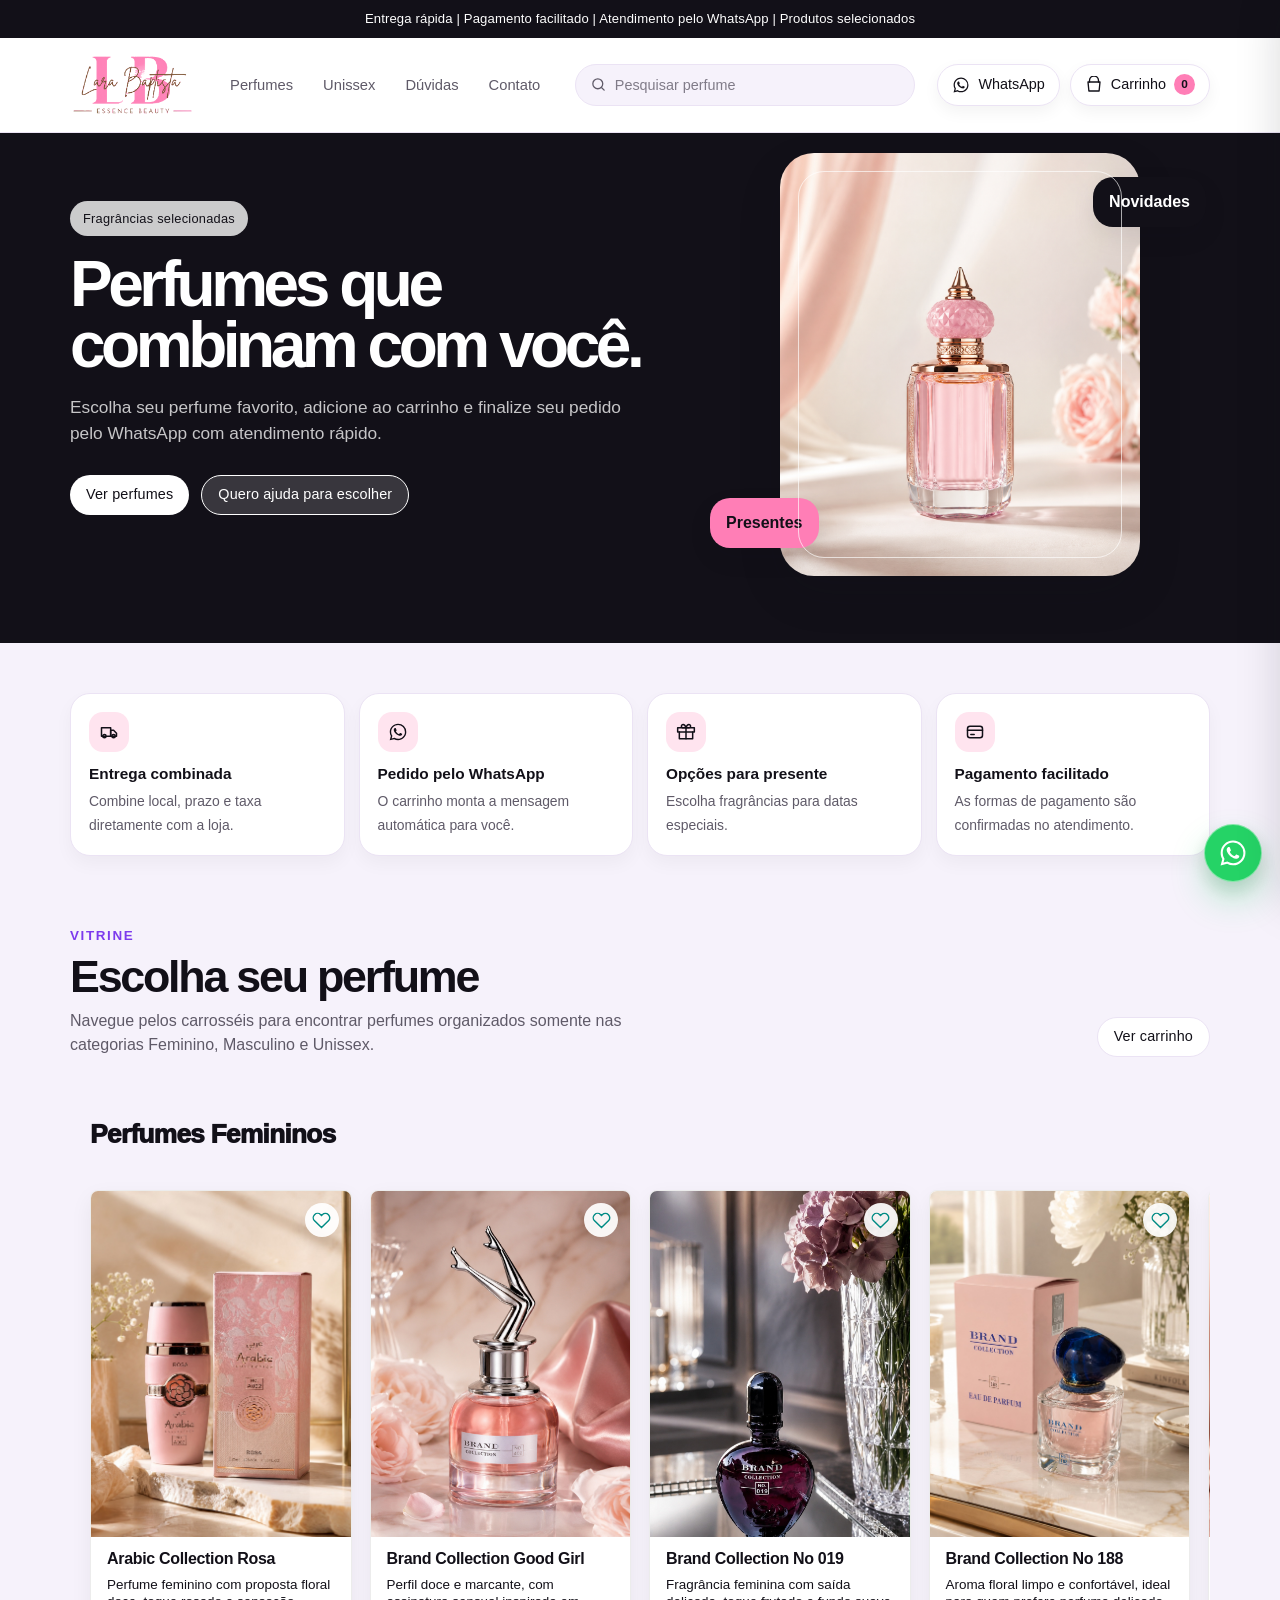
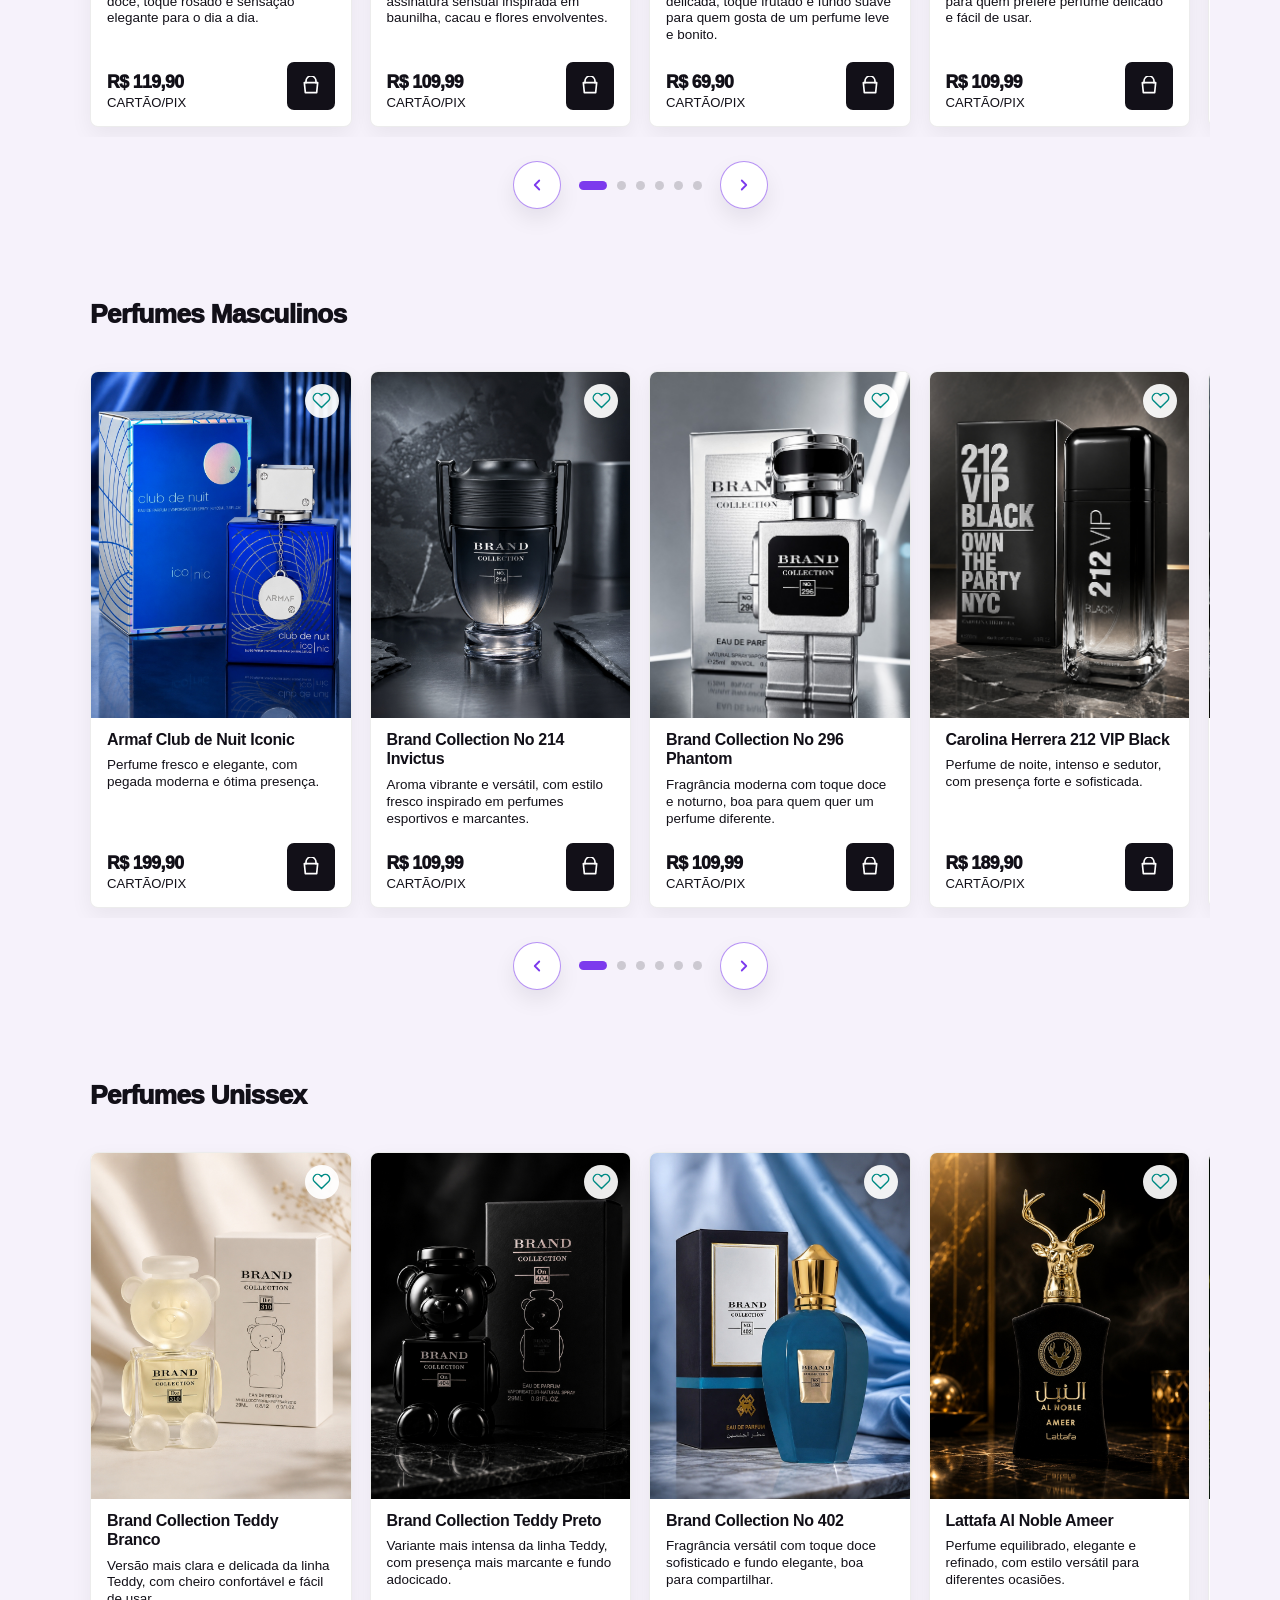
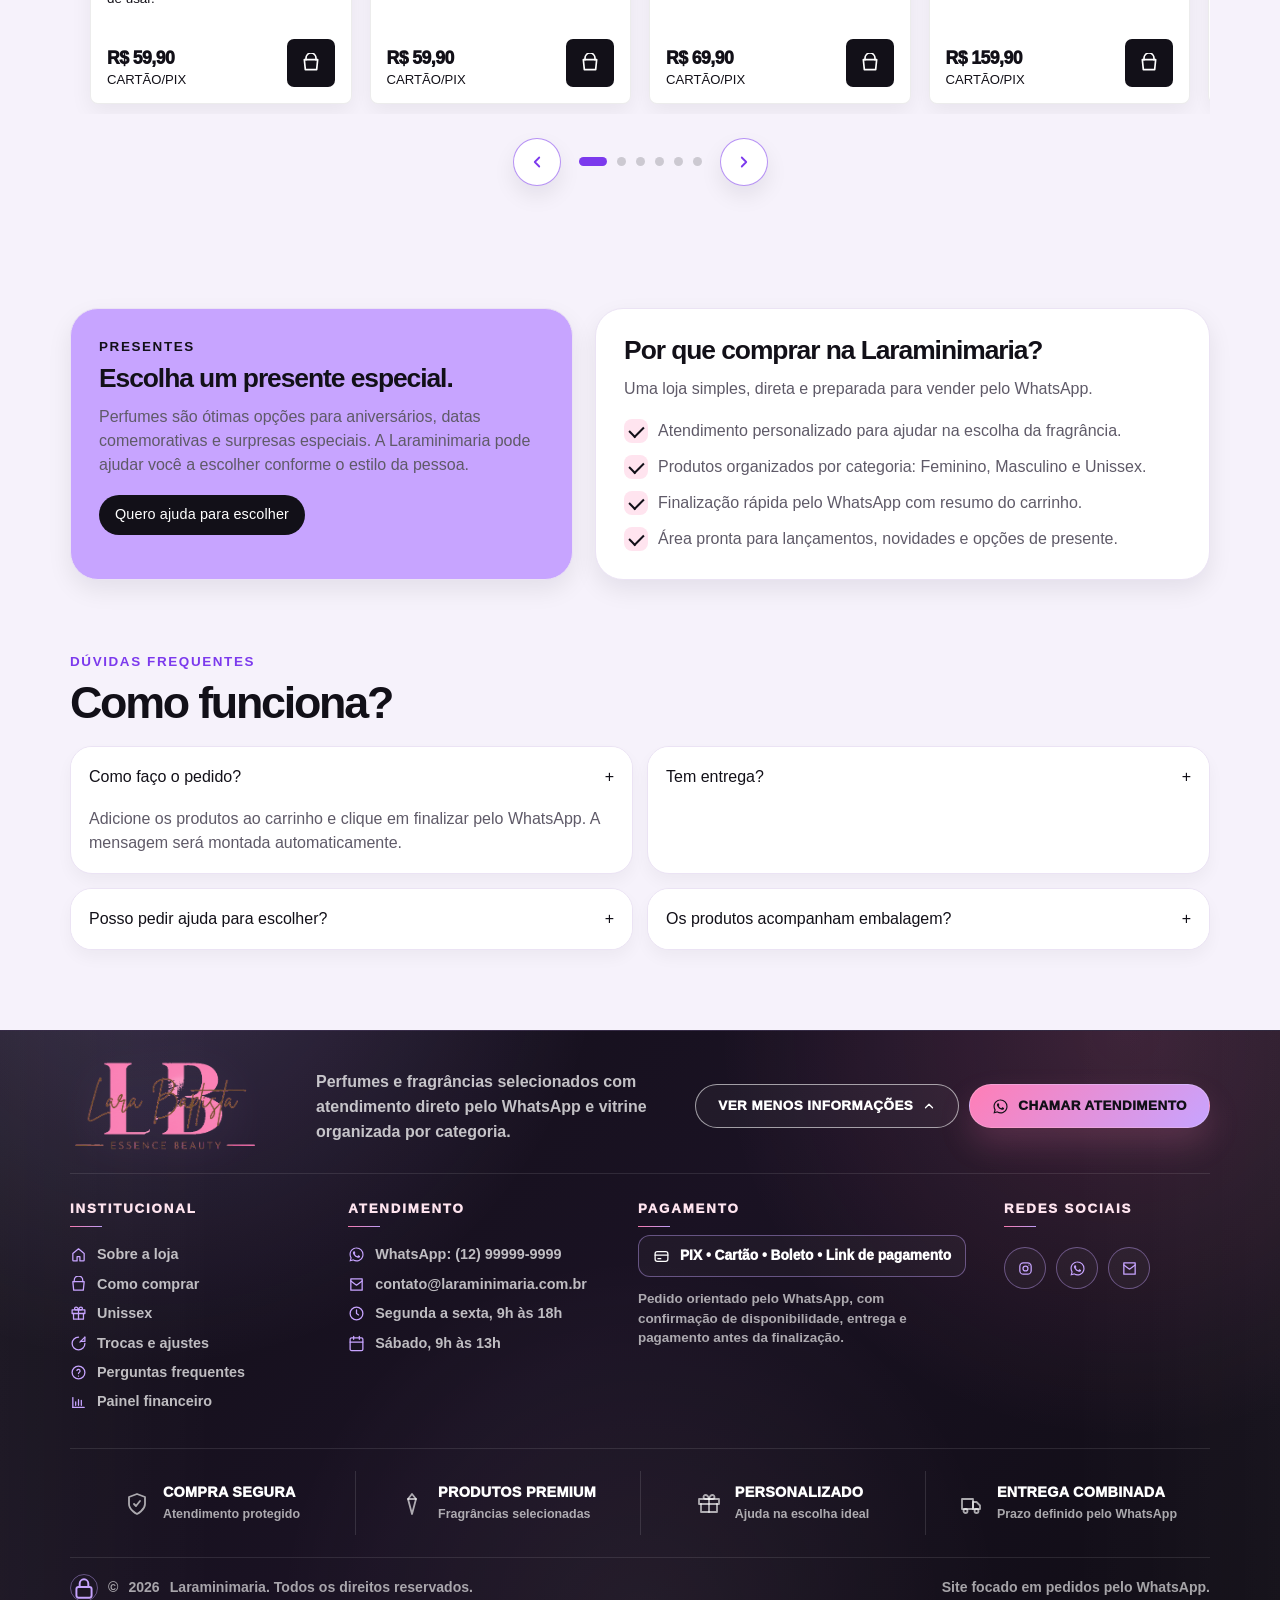
==== index.html @ b6e978f3 "Add files via upload" ====
<!DOCTYPE html>
<html lang="pt-BR">
<head>
  <meta charset="UTF-8" />
  <meta name="viewport" content="width=device-width, initial-scale=1.0, maximum-scale=1.0, user-scalable=no" />
  <title>Laraminimaria | Perfumes e Fragrâncias</title>
  <link rel="icon" type="image/png" href="./imagens/favicon.png">
  <link rel="shortcut icon" type="image/png" href="./imagens/favicon.png">
  <link rel="apple-touch-icon" href="./imagens/favicon.png">
  <meta name="description" content="Laraminimaria: perfumes, fragrâncias especiais, presentes e ofertas. Adicione ao carrinho e finalize pelo WhatsApp." />
  <style>
    :root {
      --lilas: #c7a4ff;
      --lilas-escuro: #7c3aed;
      --rosa: #ff7eb6;
      --rosa-claro: #ffe4ef;
      --preto: #121018;
      --cinza: #5f5a68;
      --cinza-claro: #f6f2fb;
      --branco: #ffffff;
      --borda: #ebe3f4;
      --sombra: 0 18px 45px rgba(18, 16, 24, 0.12);
      --sombra-suave: 0 10px 24px rgba(18, 16, 24, 0.08);
      --radius: 22px;
      --transition: 220ms ease;
    }

    * {
      margin: 0;
      padding: 0;
      box-sizing: border-box;
    }

    html {
      scroll-behavior: smooth;
      width: 100%;
      overflow-x: hidden;
      overscroll-behavior-x: none;
    }

    body {
      width: 100%;
      min-width: 0;
      overflow-x: hidden;
      overscroll-behavior-x: none;
      touch-action: manipulation;
      -webkit-text-size-adjust: 100%;
      font-family: Inter, Arial, Helvetica, sans-serif;
      color: var(--preto);
      background: var(--cinza-claro);
      line-height: 1.5;
    }

    body.cart-open {
      overflow: hidden;
    }

    a {
      color: inherit;
      text-decoration: none;
    }

    button,
    input,
    select {
      font: inherit;
    }

    button {
      border: none;
      cursor: pointer;
    }

    img {
      max-width: 100%;
      display: block;
    }

    .svg-sprite {
      position: absolute;
      width: 0;
      height: 0;
      overflow: hidden;
    }

    .top-strip {
      background: var(--preto);
      color: var(--branco);
      font-size: 0.82rem;
      padding: 9px 16px;
      text-align: center;
      letter-spacing: 0.01em;
    }

    .header {
      position: sticky;
      top: 0;
      z-index: 50;
      background: rgba(255, 255, 255, 0.94);
      backdrop-filter: blur(14px);
      border-bottom: 1px solid var(--borda);
    }

    .header-inner {
      max-width: 1180px;
      margin: 0 auto;
      padding: 16px 20px;
      display: flex;
      align-items: center;
      justify-content: space-between;
      gap: 18px;
    }

        .brand {
      display: inline-flex;
      align-items: center;
      min-width: max-content;
      line-height: 0;
    }

    .brand-logo {
      width: auto;
      height: clamp(46px, 5vw, 62px);
      max-width: clamp(140px, 16vw, 190px);
      object-fit: contain;
      display: block;
    }

    .nav {
      display: flex;
      align-items: center;
      gap: 6px;
      color: var(--cinza);
      font-weight: 500;
      font-size: 0.92rem;
    }

    .nav a {
      padding: 10px 12px;
      border-radius: 999px;
      transition: var(--transition);
    }

    .nav a:hover {
      background: var(--rosa-claro);
      color: var(--preto);
    }

    .header-search {
      flex: 1 1 260px;
      max-width: 340px;
      min-width: 220px;
    }

    .header-search-box {
      width: 100%;
      height: 42px;
      border-radius: 999px;
      background: var(--cinza-claro);
      border: 1px solid var(--borda);
      display: flex;
      align-items: center;
      gap: 8px;
      padding: 0 14px;
      transition: var(--transition);
    }

    .header-search-box:focus-within {
      background: var(--branco);
      border-color: var(--lilas);
      box-shadow: 0 8px 20px rgba(18, 16, 24, 0.08);
    }

    .header-search-box svg {
      width: 17px;
      height: 17px;
      color: var(--cinza);
      flex: 0 0 auto;
    }

    .header-search-input {
      width: 100%;
      height: 100%;
      border: 0;
      outline: 0;
      background: transparent;
      color: var(--preto);
      font-size: 0.9rem;
    }

    .header-search-input::placeholder {
      color: rgba(95, 90, 104, 0.78);
    }

    .header-search {
      position: relative;
      z-index: 90;
    }

    .search-dropdown {
      position: absolute;
      top: calc(100% + 10px);
      left: 50%;
      width: min(540px, calc(100vw - 32px));
      max-height: min(68vh, 520px);
      overflow-y: auto;
      transform: translateX(-50%);
      z-index: 130;
      background: var(--branco);
      border: 1px solid rgba(18, 16, 24, 0.1);
      border-radius: 18px;
      box-shadow: 0 24px 60px rgba(18, 16, 24, 0.18);
      padding: 10px;
    }

    .search-dropdown[hidden] {
      display: none;
    }

    .search-dropdown::before {
      content: "";
      position: absolute;
      top: -7px;
      left: 50%;
      width: 14px;
      height: 14px;
      background: var(--branco);
      border-left: 1px solid rgba(18, 16, 24, 0.1);
      border-top: 1px solid rgba(18, 16, 24, 0.1);
      transform: translateX(-50%) rotate(45deg);
    }

    .search-dropdown-panel {
      position: relative;
      z-index: 1;
    }

    .search-dropdown-head {
      display: flex;
      align-items: center;
      justify-content: space-between;
      gap: 12px;
      padding: 4px 4px 10px;
      margin-bottom: 4px;
      border-bottom: 1px solid rgba(18, 16, 24, 0.08);
    }

    .search-dropdown-head strong {
      color: var(--preto);
      font-size: 0.92rem;
      letter-spacing: -0.01em;
    }

    .search-dropdown-head span {
      color: var(--cinza);
      font-size: 0.78rem;
      white-space: nowrap;
    }

    .search-dropdown-list {
      display: grid;
      gap: 8px;
    }

    .search-dropdown-item {
      display: grid;
      grid-template-columns: 64px minmax(0, 1fr) auto;
      align-items: center;
      gap: 11px;
      border-radius: 14px;
      padding: 8px;
      background: var(--cinza-claro);
      border: 1px solid rgba(18, 16, 24, 0.06);
      transition: var(--transition);
    }

    .search-dropdown-item:hover {
      background: var(--branco);
      border-color: rgba(18, 16, 24, 0.14);
      box-shadow: 0 10px 24px rgba(18, 16, 24, 0.08);
    }

    .search-dropdown-image {
      width: 64px;
      height: 64px;
      border-radius: 12px;
      background: var(--branco);
      display: grid;
      place-items: center;
      overflow: hidden;
      padding: 0;
    }

    .search-dropdown-image img {
      width: 100%;
      height: 100%;
      object-fit: cover;
      object-position: center center;
      display: block;
    }

    .search-dropdown-info {
      min-width: 0;
    }

    .search-dropdown-info h4 {
      color: var(--preto);
      font-size: 0.92rem;
      line-height: 1.18;
      margin-bottom: 3px;
      letter-spacing: -0.02em;
    }

    .search-dropdown-info p {
      color: var(--cinza);
      font-size: 0.78rem;
      line-height: 1.28;
      margin-bottom: 5px;
      display: -webkit-box;
      -webkit-line-clamp: 2;
      -webkit-box-orient: vertical;
      overflow: hidden;
    }

    .search-dropdown-meta {
      display: flex;
      flex-wrap: wrap;
      gap: 5px;
    }

    .search-dropdown-meta span {
      background: var(--branco);
      border: 1px solid rgba(18, 16, 24, 0.07);
      color: var(--preto);
      border-radius: 999px;
      padding: 3px 7px;
      font-size: 0.68rem;
      font-weight: 800;
    }

    .search-dropdown-price {
      min-width: 94px;
      display: grid;
      justify-items: end;
      gap: 7px;
      text-align: right;
    }

    .search-dropdown-price .price,
    .search-dropdown-price .installments {
      display: block;
    }

    .search-dropdown-price .price {
      font-size: 0.98rem;
    }

    .search-dropdown-price .installments {
      font-size: 0.68rem;
    }

    .search-dropdown-price .add-cart {
      width: 38px;
      height: 38px;
      min-height: 38px;
      border-radius: 9px;
      padding: 0;
      background: var(--preto);
      color: var(--branco);
      display: inline-flex;
      align-items: center;
      justify-content: center;
    }

    .search-dropdown-price .add-cart svg {
      width: 17px;
      height: 17px;
    }

    .search-dropdown-empty {
      padding: 16px 10px;
      text-align: center;
      color: var(--cinza);
      font-size: 0.88rem;
    }

    .header-actions {
      display: flex;
      align-items: center;
      gap: 10px;
    }

    .icon-btn,
    .cart-btn {
      height: 42px;
      border-radius: 999px;
      background: var(--branco);
      color: var(--preto);
      border: 1px solid var(--borda);
      display: inline-flex;
      align-items: center;
      justify-content: center;
      gap: 8px;
      padding: 0 14px;
      font-weight: 500;
      font-size: 0.9rem;
      transition: var(--transition);
      box-shadow: 0 6px 16px rgba(18, 16, 24, 0.05);
    }

    .icon-btn svg,
    .cart-btn svg,
    .whatsapp-mark {
      width: 18px;
      height: 18px;
      display: block;
      flex: 0 0 auto;
    }

    .whatsapp-mark {
      fill: currentColor;
    }

    .icon-btn:hover,
    .cart-btn:hover {
      transform: translateY(-1px);
      border-color: var(--lilas);
    }

    .cart-count {
      min-width: 21px;
      height: 21px;
      border-radius: 999px;
      background: var(--rosa);
      color: var(--preto);
      display: inline-grid;
      place-items: center;
      font-size: 0.74rem;
      font-weight: 600;
    }

    .menu-btn {
      display: none;
    }

    .main {
      overflow: hidden;
    }

    .container {
      max-width: 1180px;
      margin: 0 auto;
      padding: 0 20px;
    }

    .hero {
      padding: 0 0 34px;
      background: var(--cinza-claro);
    }

    .hero .container {
      max-width: none;
      padding: 0;
    }

    .hero-card {
      position: relative;
      min-height: 510px;
      width: 100%;
      background: var(--preto);
      border: none;
      border-radius: 0;
      box-shadow: none;
      overflow: hidden;
    }

    .slide {
      position: absolute;
      inset: 0;
      display: grid;
      grid-template-columns: minmax(0, 1fr) minmax(320px, 500px);
      align-items: center;
      gap: 38px;
      padding: 58px max(24px, calc((100vw - 1180px) / 2 + 20px)) 104px;
      opacity: 0;
      transform: translateX(18px);
      pointer-events: none;
      transition: opacity 700ms ease, transform 700ms ease;
      background: var(--preto);
      color: var(--branco);
    }

    .slide:nth-of-type(2) {
      background: var(--lilas);
      color: var(--preto);
    }

    .slide:nth-of-type(3) {
      background: var(--rosa-claro);
      color: var(--preto);
    }

    .slide.active {
      opacity: 1;
      transform: translateX(0);
      pointer-events: auto;
    }

    .slide > div:first-child {
      display: flex;
      flex-direction: column;
      justify-content: center;
      align-self: center;
      max-width: 640px;
    }

    .slide > .hero-visual {
      width: 100%;
      justify-self: end;
      align-self: center;
    }

    .eyebrow {
      display: inline-flex;
      align-items: center;
      gap: 8px;
      width: max-content;
      border-radius: 999px;
      background: rgba(255, 255, 255, 0.78);
      color: var(--preto);
      padding: 8px 13px;
      font-size: 0.8rem;
      font-weight: 500;
      letter-spacing: 0.02em;
      margin-bottom: 18px;
    }

    .hero h1 {
      font-size: clamp(2.35rem, 5vw, 5rem);
      line-height: 0.96;
      letter-spacing: -0.07em;
      margin-bottom: 18px;
      max-width: 700px;
    }

    .hero p {
      max-width: 560px;
      color: rgba(255, 255, 255, 0.76);
      font-size: 1.08rem;
      margin-bottom: 28px;
    }

    .slide:nth-of-type(2) p,
    .slide:nth-of-type(3) p {
      color: rgba(18, 16, 24, 0.72);
    }

    .hero-actions,
    .section-actions {
      display: flex;
      flex-wrap: wrap;
      align-items: center;
      gap: 12px;
    }

    .hero-actions {
      margin-bottom: 14px;
    }

    .btn-primary,
    .btn-secondary,
    .btn-whatsapp,
    .btn-dark,
    .btn-light {
      min-height: 40px;
      border-radius: 999px;
      display: inline-flex;
      align-items: center;
      justify-content: center;
      gap: 8px;
      padding: 0 16px;
      font-weight: 500;
      font-size: 0.9rem;
      letter-spacing: 0.01em;
      transition: var(--transition);
    }

    .btn-primary {
      background: var(--preto);
      color: var(--branco);
    }

    .btn-primary:hover,
    .btn-dark:hover,
    .btn-whatsapp:hover {
      transform: translateY(-2px);
      box-shadow: var(--sombra-suave);
    }

    .btn-secondary {
      background: var(--lilas);
      color: var(--preto);
    }

    .btn-secondary:hover,
    .btn-light:hover {
      transform: translateY(-2px);
      box-shadow: var(--sombra-suave);
    }

    .btn-whatsapp {
      background: #25d366;
      color: #092014;
    }

    .btn-dark {
      background: var(--preto);
      color: var(--branco);
    }

    .btn-light {
      background: var(--branco);
      color: var(--preto);
      border: 1px solid var(--borda);
    }

    .slide .btn-primary {
      background: var(--branco);
      color: var(--preto);
    }

    .slide .btn-secondary {
      background: rgba(255, 255, 255, 0.16);
      color: inherit;
      border: 1px solid currentColor;
    }

    .slide:nth-of-type(2) .btn-primary,
    .slide:nth-of-type(3) .btn-primary {
      background: var(--preto);
      color: var(--branco);
    }

    .slide:nth-of-type(2) .btn-secondary,
    .slide:nth-of-type(3) .btn-secondary {
      background: rgba(255, 255, 255, 0.42);
      color: var(--preto);
      border-color: rgba(18, 16, 24, 0.2);
    }

    .hero-visual {
      position: relative;
      min-height: 315px;
      display: grid;
      place-items: center;
    }

    .visual-panel {
      width: min(360px, 100%);
      aspect-ratio: 0.85;
      border-radius: 34px;
      background: var(--lilas);
      position: relative;
      overflow: hidden;
      box-shadow: var(--sombra);
    }

    .visual-panel::before {
      content: "";
      position: absolute;
      inset: 18px;
      border: 1px solid rgba(255, 255, 255, 0.65);
      border-radius: 26px;
      z-index: 2;
      pointer-events: none;
    }

    .visual-panel.photo-panel {
      background: transparent;
    }

    .visual-panel.photo-panel img {
      width: 100%;
      height: 100%;
      object-fit: cover;
      display: block;
    }

    .visual-bottle {
      position: absolute;
      left: 50%;
      bottom: 42px;
      transform: translateX(-50%);
      width: 150px;
      height: 220px;
      border-radius: 34px 34px 46px 46px;
      background: var(--branco);
      border: 1px solid rgba(18, 16, 24, 0.12);
      box-shadow: 0 24px 34px rgba(18, 16, 24, 0.18);
    }

    .visual-bottle::before {
      content: "";
      position: absolute;
      width: 66px;
      height: 48px;
      border-radius: 16px 16px 8px 8px;
      left: 50%;
      top: -42px;
      transform: translateX(-50%);
      background: var(--preto);
    }

    .visual-bottle::after {
      content: "Laraminimaria";
      position: absolute;
      left: 18px;
      right: 18px;
      top: 76px;
      height: 74px;
      border-radius: 18px;
      background: var(--rosa-claro);
      display: grid;
      place-items: center;
      font-weight: 900;
      font-size: 0.72rem;
      text-align: center;
      color: var(--preto);
    }

    .floating-badge {
      position: absolute;
      right: 4px;
      top: 24px;
      background: var(--preto);
      color: var(--branco);
      border-radius: 20px;
      padding: 13px 16px;
      font-weight: 900;
      box-shadow: var(--sombra-suave);
      animation: float 3s ease-in-out infinite;
    }

    .floating-badge.alt {
      left: 0;
      right: auto;
      top: auto;
      bottom: 28px;
      background: var(--rosa);
      color: var(--preto);
      animation-delay: 600ms;
    }

    @keyframes float {
      0%, 100% { transform: translateY(0); }
      50% { transform: translateY(-9px); }
    }

    .slide-dots {
      position: absolute;
      left: max(24px, calc((100vw - 1180px) / 2 + 20px));
      bottom: 30px;
      display: flex;
      gap: 8px;
      z-index: 3;
    }

    .dot {
      width: 10px;
      height: 10px;
      border-radius: 999px;
      background: #d8cfdf;
      transition: var(--transition);
    }

    .dot.active {
      width: 32px;
      background: var(--rosa);
    }

    .benefits {
      padding: 16px 0 34px;
    }

    .benefit-grid {
      display: grid;
      grid-template-columns: repeat(4, 1fr);
      gap: 14px;
    }

    .benefit-card {
      background: var(--branco);
      border: 1px solid var(--borda);
      border-radius: 20px;
      padding: 18px;
      box-shadow: 0 8px 18px rgba(18, 16, 24, 0.04);
    }

    .benefit-icon {
      width: 40px;
      height: 40px;
      border-radius: 14px;
      background: var(--rosa-claro);
      color: var(--preto);
      display: grid;
      place-items: center;
      margin-bottom: 10px;
    }

    .benefit-icon svg {
      width: 20px;
      height: 20px;
      display: block;
    }

    .benefit-card strong {
      display: block;
      font-size: 0.96rem;
      font-weight: 600;
      margin-bottom: 4px;
    }

    .benefit-card span {
      color: var(--cinza);
      font-size: 0.87rem;
    }

    section {
      padding: 36px 0;
    }

    .section-head {
      display: flex;
      align-items: flex-end;
      justify-content: space-between;
      gap: 22px;
      margin-bottom: 22px;
    }

    .section-kicker {
      color: var(--lilas-escuro);
      font-weight: 900;
      font-size: 0.84rem;
      text-transform: uppercase;
      letter-spacing: 0.12em;
      margin-bottom: 8px;
    }

    .section-title {
      font-size: clamp(1.8rem, 3.5vw, 3rem);
      letter-spacing: -0.05em;
      line-height: 1;
    }

    .section-desc {
      color: var(--cinza);
      max-width: 620px;
      margin-top: 10px;
    }

    .filters-wrap {
      position: relative;
      z-index: 2;
      background: var(--branco);
      border: 1px solid var(--borda);
      border-radius: 24px;
      padding: 14px;
      box-shadow: var(--sombra-suave);
      margin-bottom: 24px;
    }

    .search-row {
      display: grid;
      grid-template-columns: 1fr auto;
      gap: 12px;
      margin-bottom: 12px;
    }

    .search-input {
      width: 100%;
      height: 48px;
      border-radius: 999px;
      border: 1px solid var(--borda);
      padding: 0 18px;
      outline: none;
      background: var(--cinza-claro);
      transition: var(--transition);
    }

    .search-input:focus {
      border-color: var(--lilas-escuro);
      background: var(--branco);
    }

    .category-filters {
      display: flex;
      flex-wrap: wrap;
      gap: 8px;
    }

    .filter-btn {
      height: 40px;
      border-radius: 999px;
      background: var(--cinza-claro);
      color: var(--cinza);
      border: 1px solid transparent;
      padding: 0 14px;
      font-weight: 500;
      transition: var(--transition);
      cursor: pointer;
      border: 0;
    }

    .filter-btn:hover,
    .filter-btn.active {
      background: var(--preto);
      color: var(--branco);
    }

    .products-grid {
      display: grid;
      grid-template-columns: repeat(4, minmax(0, 1fr));
      gap: 18px;
    }

    .carousel-section {
      margin-bottom: 48px;
      position: relative;
      padding-top: 36px;
      scroll-margin-top: 96px;
    }

    .carousel-header {
      display: flex;
      align-items: center;
      justify-content: space-between;
      margin-bottom: 28px;
      padding: 0 20px;
    }

    .carousel-title {
      font-size: 1.65rem;
      letter-spacing: -0.03em;
      font-weight: 950;
    }

    .carousel-navigation {
      display: flex;
      align-items: center;
      justify-content: center;
      gap: 18px;
      margin-top: 22px;
      padding: 0 20px;
      min-height: 52px;
    }

    .carousel-controls {
      display: flex;
      align-items: center;
      gap: 18px;
    }

    .carousel-btn {
      width: 48px;
      height: 48px;
      border-radius: 999px;
      background: var(--branco);
      color: var(--lilas-escuro);
      border: 1.5px solid rgba(124, 58, 237, 0.55);
      display: inline-flex;
      align-items: center;
      justify-content: center;
      transition: var(--transition);
      box-shadow: 0 10px 22px rgba(18, 16, 24, 0.08);
      flex-shrink: 0;
    }

    .carousel-btn svg {
      width: 18px;
      height: 18px;
      stroke: currentColor;
      fill: none;
      stroke-width: 2.4;
      stroke-linecap: round;
      stroke-linejoin: round;
    }

    .carousel-btn:hover {
      transform: translateY(-2px);
      border-color: rgba(255, 126, 182, 0.7);
      color: var(--rosa);
      box-shadow: 0 14px 28px rgba(18, 16, 24, 0.12);
    }

    .carousel-btn:active {
      transform: scale(0.97);
    }

    .carousel-btn:disabled {
      opacity: 0.4;
      cursor: not-allowed;
      transform: none;
    }

    .carousel-wrapper {
      position: relative;
      overflow: hidden;
      padding: 8px 20px 10px;
      overscroll-behavior-x: contain;
    }

    .carousel-track {
      display: flex;
      align-items: stretch;
      gap: 18px;
      transition: transform 400ms cubic-bezier(0.4, 0, 0.2, 1);
      scroll-behavior: smooth;
      user-select: none;
      -webkit-user-select: none;
      -webkit-touch-callout: none;
      transform: translate3d(0, 0, 0);
    }

    .carousel-slide {
      flex: 0 0 calc(25% - 13.5px);
      min-width: 0;
      display: flex;
      align-self: stretch;
    }

    .carousel-slide .product-card {
      height: 100%;
    }

    .carousel-dots {
      display: flex;
      align-items: center;
      justify-content: center;
      gap: 10px;
      margin-top: 0;
    }

    .carousel-dot {
      width: 9px;
      height: 9px;
      border-radius: 999px;
      background: rgba(18, 16, 24, 0.18);
      transition: var(--transition);
      cursor: pointer;
      border: none;
    }

    .carousel-dot:hover {
      background: rgba(124, 58, 237, 0.45);
    }

    .carousel-dot.active {
      background: var(--lilas-escuro);
      width: 28px;
    }

    .slide-dots {
      display: none !important;
    }

    @media (max-width: 1200px) {
      .carousel-slide {
        flex: 0 0 calc(33.333% - 12px);
      }
    }

    @media (max-width: 768px) {
      .carousel-wrapper {
        padding: 4px 0 8px;
        overflow: hidden;
        touch-action: pan-y;
        overscroll-behavior-x: contain;
      }

      .carousel-track {
        gap: 8px;
        will-change: transform;
        touch-action: pan-y;
      }

      .carousel-slide {
        flex: 0 0 calc((100% - 16px) / 3);
      }

      .carousel-header {
        padding: 0;
        margin-bottom: 8px;
      }

      .carousel-navigation {
        gap: 8px;
        padding: 0;
        margin-top: 8px;
      }

      .carousel-controls {
        gap: 8px;
      }

      .carousel-btn {
        width: 36px;
        height: 36px;
      }

      .carousel-title {
        font-size: 1.12rem;
      }

      .carousel-dot {
        width: 7px;
        height: 7px;
      }

      .carousel-dot.active {
        width: 20px;
      }

      .product-card {
        border-radius: 10px;
      }

      .product-info {
        padding: 8px;
      }

      .product-title {
        font-size: .74rem;
        line-height: 1.15;
        margin-bottom: 6px;
      }

      .product-desc {
        display: none;
      }

      .price {
        font-size: .86rem;
      }

      .installments {
        font-size: .62rem;
        line-height: 1.1;
      }

      .product-bottom {
        gap: 6px;
      }

      .product-actions button {
        width: 34px;
        height: 34px;
        min-height: 34px;
        border-radius: 8px;
      }

      .product-actions svg {
        width: 16px;
        height: 16px;
      }

      .favorite-mark {
        top: 7px;
        right: 7px;
        width: 24px;
        height: 24px;
      }

      .favorite-mark svg {
        width: 14px;
        height: 14px;
      }
    }

    @media (max-width: 480px) {
      .carousel-slide {
        flex: 0 0 calc((100% - 16px) / 3);
      }
    }

    .product-card {
      background: var(--branco);
      border: 1px solid rgba(18, 16, 24, 0.08);
      border-radius: 8px;
      overflow: hidden;
      box-shadow: 0 8px 22px rgba(18, 16, 24, 0.06);
      transition: var(--transition);
      display: flex;
      flex-direction: column;
      height: 100%;
      position: relative;
    }

    .product-card:hover {
      transform: none;
      box-shadow: var(--sombra-suave);
      border-color: rgba(124, 58, 237, 0.18);
    }

    .product-media {
      position: relative;
      aspect-ratio: 3 / 4;
      background: var(--branco);
      display: grid;
      place-items: center;
      overflow: hidden;
      padding: 0;
      isolation: isolate;
    }

    .product-media img {
      width: 100%;
      height: 100%;
      object-fit: cover;
      object-position: center center;
      transition: transform 300ms ease;
      position: relative;
      z-index: 1;
      display: block;
    }

    .product-card:hover .product-media img {
      transform: scale(1.02);
    }

    .favorite-mark {
      position: absolute;
      top: 12px;
      right: 12px;
      z-index: 3;
      width: 34px;
      height: 34px;
      border-radius: 999px;
      background: rgba(255, 255, 255, 0.92);
      color: #008b84;
      display: grid;
      place-items: center;
      box-shadow: 0 8px 18px rgba(18, 16, 24, 0.08);
      pointer-events: none;
    }

    .favorite-mark svg {
      width: 19px;
      height: 19px;
      stroke: currentColor;
      fill: none;
      stroke-width: 1.8;
    }

    .product-info {
      padding: 12px 16px 16px;
      display: flex;
      flex-direction: column;
      flex: 1;
    }

    .product-title {
      font-size: 1rem;
      letter-spacing: -0.02em;
      line-height: 1.22;
      margin-bottom: 8px;
      color: var(--preto);
    }

    .product-desc {
      color: var(--preto);
      font-size: 0.84rem;
      line-height: 1.25;
      margin-bottom: 14px;
      min-height: 52px;
    }

    .product-bottom {
      display: grid;
      grid-template-columns: 1fr auto;
      align-items: end;
      gap: 12px;
      margin-top: auto;
    }

    .price-row {
      display: block;
      margin: 0;
    }

    .price {
      display: block;
      font-size: 1.1rem;
      line-height: 1.1;
      font-weight: 950;
      letter-spacing: -0.03em;
      color: var(--preto);
    }

    .old-price {
      display: block;
      color: var(--cinza);
      text-decoration: line-through;
      font-size: 0.78rem;
      margin-bottom: 3px;
    }

    .installments {
      display: block;
      color: var(--preto);
      font-size: 0.82rem;
      line-height: 1.15;
      margin-top: 3px;
    }

    .product-actions {
      display: flex;
      align-items: center;
      justify-content: flex-end;
      gap: 0;
      margin: 0;
      position: relative;
      z-index: 4;
    }

    .product-actions button {
      width: 48px;
      height: 48px;
      min-height: 48px;
      border-radius: 7px;
      display: inline-flex;
      align-items: center;
      justify-content: center;
      padding: 0;
      font-weight: 500;
      transition: var(--transition);
      cursor: pointer;
      border: 0;
    }

    .product-actions svg {
      width: 20px;
      height: 20px;
      display: block;
    }

    .action-text {
      position: absolute;
      width: 1px;
      height: 1px;
      overflow: hidden;
      clip: rect(0 0 0 0);
      white-space: nowrap;
    }

    .add-cart {
      background: var(--preto);
      color: var(--branco);
      position: relative;
    }

    .product-cart-count {
      position: absolute;
      top: -6px;
      right: -6px;
      min-width: 19px;
      height: 19px;
      padding: 0 5px;
      border-radius: 999px;
      background: var(--rosa);
      color: var(--preto);
      border: 2px solid var(--branco);
      display: inline-flex;
      align-items: center;
      justify-content: center;
      font-size: 0.68rem;
      font-weight: 950;
      line-height: 1;
      box-shadow: 0 8px 18px rgba(18, 16, 24, 0.16);
    }

    .product-cart-count[hidden] {
      display: none;
    }

    .add-cart:hover {
      transform: translateY(-1px);
      background: #000;
      box-shadow: 0 8px 18px rgba(18, 16, 24, 0.18);
    }

    .search-results-panel {
      background: var(--branco);
      border: 1px solid rgba(18, 16, 24, 0.08);
      border-radius: 18px;
      box-shadow: var(--sombra-suave);
      padding: 20px;
    }

    .search-results-head {
      display: flex;
      align-items: flex-end;
      justify-content: space-between;
      gap: 16px;
      margin-bottom: 18px;
      padding-bottom: 14px;
      border-bottom: 1px solid rgba(18, 16, 24, 0.08);
    }

    .search-results-head h3 {
      font-size: 1.35rem;
      letter-spacing: -0.03em;
      margin-bottom: 4px;
    }

    .search-results-head p {
      color: var(--cinza);
      font-size: 0.92rem;
    }

    .search-list {
      display: grid;
      gap: 14px;
    }

    .search-product-item {
      display: grid;
      grid-template-columns: 108px 1fr auto;
      align-items: center;
      gap: 16px;
      background: var(--cinza-claro);
      border: 1px solid rgba(18, 16, 24, 0.08);
      border-radius: 14px;
      padding: 12px;
      transition: var(--transition);
    }

    .search-product-item:hover {
      background: var(--branco);
      box-shadow: 0 12px 28px rgba(18, 16, 24, 0.08);
      border-color: rgba(18, 16, 24, 0.14);
    }

    .search-product-image {
      width: 108px;
      height: 108px;
      border-radius: 12px;
      background: var(--branco);
      display: grid;
      place-items: center;
      overflow: hidden;
      padding: 0;
    }

    .search-product-image img {
      width: 100%;
      height: 100%;
      object-fit: cover;
      display: block;
    }

    .search-product-info {
      min-width: 0;
    }

    .search-product-info h4 {
      color: var(--preto);
      font-size: 1.05rem;
      line-height: 1.2;
      margin-bottom: 6px;
      letter-spacing: -0.02em;
    }

    .search-product-info p {
      color: var(--cinza);
      font-size: 0.9rem;
      line-height: 1.35;
      margin-bottom: 9px;
    }

    .search-product-meta {
      display: flex;
      flex-wrap: wrap;
      gap: 6px;
    }

    .search-product-meta span {
      background: var(--branco);
      border: 1px solid rgba(18, 16, 24, 0.08);
      color: var(--preto);
      border-radius: 999px;
      padding: 5px 9px;
      font-size: 0.78rem;
      font-weight: 700;
    }

    .search-product-price {
      min-width: 145px;
      text-align: right;
      display: grid;
      justify-items: end;
      gap: 8px;
    }

    .search-product-price .old-price,
    .search-product-price .price,
    .search-product-price .installments {
      display: block;
    }

    .search-product-price .price {
      font-size: 1.18rem;
    }

    .search-product-price .add-cart {
      width: auto;
      height: 42px;
      min-height: 42px;
      border-radius: 999px;
      padding: 0 14px;
      gap: 8px;
    }

    .search-product-price .add-cart svg {
      width: 18px;
      height: 18px;
    }

    .search-product-price .action-text {
      position: static;
      width: auto;
      height: auto;
      overflow: visible;
      clip: auto;
      white-space: nowrap;
      color: inherit;
      font-size: 0.82rem;
      font-weight: 800;
    }

    @media (max-width: 768px) {
      .search-results-panel {
        padding: 14px;
        border-radius: 14px;
      }

      .search-results-head {
        align-items: flex-start;
        flex-direction: column;
        gap: 6px;
      }

      .search-product-item {
        grid-template-columns: 92px 1fr;
        align-items: start;
      }

      .search-product-image {
        width: 92px;
        height: 92px;
      }

      .search-product-price {
        grid-column: 1 / -1;
        width: 100%;
        min-width: 0;
        text-align: left;
        justify-items: stretch;
        grid-template-columns: 1fr auto;
        align-items: end;
      }

      .search-product-price .add-cart {
        justify-self: end;
      }
    }

    @media (max-width: 480px) {
      .search-product-item {
        grid-template-columns: 76px 1fr;
        gap: 12px;
        padding: 10px;
      }

      .search-product-image {
        width: 76px;
        height: 76px;
      }

      .search-product-info h4 {
        font-size: 0.98rem;
      }

      .search-product-info p {
        font-size: 0.82rem;
      }

      .search-product-meta span {
        font-size: 0.72rem;
        padding: 4px 7px;
      }

      .search-product-price {
        grid-template-columns: 1fr;
        gap: 10px;
      }

      .search-product-price .add-cart {
        width: 100%;
        justify-content: center;
      }
    }

    .gift-area {
      display: grid;
      grid-template-columns: 0.9fr 1.1fr;
      gap: 22px;
      align-items: stretch;
    }

    .gift-card,
    .trust-card {
      background: var(--branco);
      border: 1px solid var(--borda);
      border-radius: 28px;
      padding: 28px;
      box-shadow: var(--sombra-suave);
    }

    .gift-card {
      background: var(--lilas);
    }

    .gift-card h3,
    .trust-card h3 {
      font-size: 1.65rem;
      line-height: 1.05;
      letter-spacing: -0.04em;
      margin-bottom: 12px;
    }

    .gift-card p,
    .trust-card p {
      color: var(--cinza);
      margin-bottom: 18px;
    }

    .trust-list {
      display: grid;
      gap: 12px;
    }

    .trust-item {
      display: flex;
      align-items: flex-start;
      gap: 10px;
      color: var(--cinza);
      font-weight: 500;
    }

    .check {
      flex: 0 0 auto;
      width: 24px;
      height: 24px;
      border-radius: 8px;
      background: var(--rosa-claro);
      color: var(--preto);
      display: grid;
      place-items: center;
    }

    .check::before {
      content: "";
      width: 7px;
      height: 12px;
      border: solid currentColor;
      border-width: 0 2px 2px 0;
      transform: rotate(45deg);
      margin-top: -2px;
    }

    .faq-grid {
      display: grid;
      grid-template-columns: repeat(2, 1fr);
      gap: 14px;
    }

    .faq-item {
      background: var(--branco);
      border: 1px solid var(--borda);
      border-radius: 22px;
      overflow: hidden;
      box-shadow: 0 8px 16px rgba(18, 16, 24, 0.04);
    }

    .faq-question {
      width: 100%;
      background: var(--branco);
      color: var(--preto);
      padding: 18px;
      display: flex;
      align-items: center;
      justify-content: space-between;
      gap: 14px;
      font-weight: 500;
      text-align: left;
    }

    .faq-answer {
      max-height: 0;
      overflow: hidden;
      transition: max-height 250ms ease;
      color: var(--cinza);
    }

    .faq-answer p {
      padding: 0 18px 18px;
    }

    .faq-item.open .faq-answer {
      max-height: 170px;
    }

    .footer {
      position: relative;
      overflow: hidden;
      background:
        radial-gradient(circle at 12% -20%, rgba(199, 164, 255, 0.22), transparent 34%),
        radial-gradient(circle at 88% 0%, rgba(255, 126, 182, 0.16), transparent 32%),
        linear-gradient(135deg, #120f18 0%, #1a1223 48%, #100d15 100%);
      color: var(--branco);
      margin-top: 44px;
      padding: 0;
      border-top: 1px solid rgba(199, 164, 255, 0.18);
    }

    .footer::before {
      content: "";
      position: absolute;
      inset: 0;
      pointer-events: none;
      background:
        linear-gradient(90deg, rgba(255, 255, 255, 0.05), transparent 18%, transparent 82%, rgba(255, 255, 255, 0.04)),
        radial-gradient(circle at 50% 100%, rgba(255, 228, 239, 0.08), transparent 44%);
      opacity: 0.78;
    }

    .footer .container {
      position: relative;
      z-index: 1;
      padding-top: 28px;
      padding-bottom: 18px;
    }

    .footer-top {
      display: grid;
      grid-template-columns: 220px 1fr auto;
      gap: 26px;
      align-items: center;
      padding-bottom: 20px;
      border-bottom: 1px solid rgba(255, 255, 255, 0.1);
    }

    .footer-logo {
      width: min(190px, 100%);
      height: auto;
      object-fit: cover;
      opacity: 0.98;
      filter: drop-shadow(0 10px 28px rgba(199, 164, 255, 0.12));
    }

    .footer-message {
      max-width: 600px;
      color: rgba(255, 255, 255, 0.74);
      font-weight: 650;
      line-height: 1.58;
    }

    .footer-actions {
      display: flex;
      align-items: center;
      justify-content: flex-end;
      gap: 10px;
      flex-wrap: wrap;
    }

    .footer-toggle,
    .footer-cta {
      min-height: 44px;
      border-radius: 999px;
      display: inline-flex;
      align-items: center;
      justify-content: center;
      gap: 9px;
      padding: 0 22px;
      font-size: 0.84rem;
      font-weight: 950;
      text-transform: uppercase;
      letter-spacing: 0.035em;
      white-space: nowrap;
      transition: var(--transition);
    }

    .footer-toggle {
      background: rgba(255, 255, 255, 0.04);
      color: var(--branco);
      border: 1px solid rgba(255, 255, 255, 0.58);
    }

    .footer-toggle:hover {
      background: rgba(255, 255, 255, 0.08);
      transform: translateY(-2px);
    }

    .footer-toggle svg {
      width: 14px;
      height: 14px;
      transition: transform 220ms ease;
    }

    .footer.is-collapsed .footer-toggle svg {
      transform: rotate(180deg);
    }

    .footer-cta {
      background: linear-gradient(135deg, var(--rosa), var(--lilas));
      color: var(--preto);
      border: 1px solid rgba(255, 255, 255, 0.2);
      box-shadow: 0 16px 32px rgba(255, 126, 182, 0.18);
    }

    .footer-cta:hover {
      transform: translateY(-2px);
      box-shadow: 0 20px 38px rgba(199, 164, 255, 0.2);
    }

    .footer-cta svg,
    .footer-link svg,
    .footer-text svg,
    .footer-pill svg,
    .footer-social a svg,
    .footer-feature-icon svg,
    .footer-lock svg {
      width: 17px;
      height: 17px;
      display: block;
      flex: 0 0 auto;
    }

    .footer-details {
      overflow: hidden;
      transition: max-height 320ms ease, opacity 240ms ease, transform 240ms ease;
      max-height: 1200px;
      opacity: 1;
      transform: translateY(0);
    }

    .footer.is-collapsed .footer-details {
      max-height: 0;
      opacity: 0;
      transform: translateY(-8px);
    }

    .footer-main {
      display: grid;
      grid-template-columns: 1.05fr 1.1fr 1.22fr 0.9fr;
      gap: 38px;
      padding: 22px 0 26px;
      border-bottom: 1px solid rgba(255, 255, 255, 0.1);
      align-items: start;
    }

    .footer-title {
      position: relative;
      display: inline-block;
      margin-bottom: 16px;
      color: #ffe4ef;
      font-size: 0.83rem;
      font-weight: 950;
      text-transform: uppercase;
      letter-spacing: 0.14em;
    }

    .footer-title::after {
      content: "";
      position: absolute;
      left: 0;
      bottom: -8px;
      width: 32px;
      height: 1px;
      background: linear-gradient(90deg, var(--rosa), var(--lilas));
      opacity: 0.95;
    }

    .footer-link,
    .footer-text {
      color: rgba(255, 255, 255, 0.72);
      display: flex;
      align-items: center;
      gap: 10px;
      margin: 10px 0;
      font-size: 0.9rem;
      font-weight: 650;
      line-height: 1.35;
    }

    .footer-link {
      width: max-content;
      max-width: 100%;
      transition: var(--transition);
    }

    .footer-link:hover {
      color: var(--branco);
      transform: translateX(3px);
    }

    .footer-link svg,
    .footer-text svg {
      color: var(--lilas);
    }

    .footer-pill {
      width: max-content;
      max-width: 100%;
      min-height: 42px;
      border-radius: 12px;
      border: 1px solid rgba(199, 164, 255, 0.42);
      background: rgba(255, 255, 255, 0.03);
      color: var(--branco);
      display: inline-flex;
      align-items: center;
      gap: 10px;
      padding: 0 14px;
      font-weight: 950;
      font-size: 0.86rem;
      white-space: nowrap;
    }

    .footer-note {
      color: rgba(255, 255, 255, 0.64);
      max-width: 360px;
      margin-top: 12px;
      font-size: 0.84rem;
      font-weight: 650;
      line-height: 1.45;
    }

    .footer-social {
      display: flex;
      align-items: center;
      gap: 10px;
      margin-top: 12px;
    }

    .footer-social a {
      width: 42px;
      height: 42px;
      border-radius: 999px;
      border: 1px solid rgba(199, 164, 255, 0.42);
      color: var(--lilas);
      background: rgba(255, 255, 255, 0.03);
      display: grid;
      place-items: center;
      transition: var(--transition);
    }

    .footer-social a:hover {
      transform: translateY(-2px);
      color: var(--branco);
      background: linear-gradient(135deg, rgba(255, 126, 182, 0.2), rgba(199, 164, 255, 0.18));
      border-color: rgba(255, 228, 239, 0.58);
    }

    .footer-features {
      display: grid;
      grid-template-columns: repeat(4, 1fr);
      gap: 0;
      padding: 22px 0;
      border-bottom: 1px solid rgba(255, 255, 255, 0.1);
    }

    .footer-feature {
      display: flex;
      align-items: center;
      justify-content: center;
      gap: 14px;
      padding: 0 18px;
      min-height: 64px;
      border-left: 1px solid rgba(255, 255, 255, 0.12);
    }

    .footer-feature:first-child {
      border-left: 0;
    }

    .footer-feature-icon {
      width: auto;
      height: auto;
      border: 0;
      border-radius: 0;
      color: var(--lilas);
      background: transparent;
      display: inline-flex;
      align-items: center;
      justify-content: center;
      flex: 0 0 24px;
      box-shadow: none;
    }

    .footer-feature-icon svg {
      width: 24px;
      height: 24px;
    }

    .footer-feature strong {
      display: block;
      font-size: 0.9rem;
      font-weight: 950;
      text-transform: uppercase;
      letter-spacing: 0.02em;
    }

    .footer-feature span {
      display: block;
      color: rgba(255, 255, 255, 0.64);
      font-size: 0.78rem;
      font-weight: 650;
      margin-top: 2px;
    }

    .footer-bottom {
      color: rgba(255, 255, 255, 0.62);
      display: flex;
      justify-content: space-between;
      align-items: center;
      gap: 16px;
      flex-wrap: wrap;
      padding-top: 16px;
      font-size: 0.88rem;
      font-weight: 650;
    }

    .footer-lock,
    .footer-focus {
      display: inline-flex;
      align-items: center;
      gap: 10px;
    }

    .footer-lock svg {
      width: 28px;
      height: 28px;
      padding: 0;
      border-radius: 999px;
      border: 1px solid rgba(199, 164, 255, 0.42);
      color: var(--lilas);
    }

    .cart-overlay {
      position: fixed;
      inset: 0;
      background: rgba(18, 16, 24, 0.42);
      opacity: 0;
      pointer-events: none;
      z-index: 80;
      transition: var(--transition);
    }

    .cart-overlay.show {
      opacity: 1;
      pointer-events: auto;
    }

    .cart-drawer {
      position: fixed;
      top: 0;
      right: 0;
      width: min(440px, 100%);
      height: 100vh;
      z-index: 90;
      background: var(--branco);
      box-shadow: -18px 0 45px rgba(18, 16, 24, 0.18);
      transform: translateX(105%);
      transition: transform 280ms ease;
      display: flex;
      flex-direction: column;
    }

    .cart-drawer.show {
      transform: translateX(0);
    }

    .cart-head {
      padding: 22px;
      border-bottom: 1px solid var(--borda);
      display: flex;
      align-items: center;
      justify-content: space-between;
      gap: 12px;
    }

    .cart-head h3 {
      font-size: 1.35rem;
      letter-spacing: -0.03em;
    }

    .close-cart {
      width: 42px;
      height: 42px;
      border-radius: 14px;
      background: var(--cinza-claro);
      font-weight: 400;
      color: var(--preto);
    }

    .cart-body {
      flex: 1;
      overflow-y: auto;
      padding: 18px;
    }

    .empty-cart {
      padding: 32px 18px;
      text-align: center;
      color: var(--cinza);
    }

    .cart-item {
      display: grid;
      grid-template-columns: 70px 1fr;
      gap: 12px;
      padding: 12px;
      border: 1px solid var(--borda);
      border-radius: 18px;
      margin-bottom: 12px;
    }

    .cart-item img {
      width: 70px;
      height: 70px;
      object-fit: cover;
      border-radius: 16px;
      background: var(--rosa-claro);
    }

    .cart-item-title {
      font-weight: 900;
      line-height: 1.15;
    }

    .cart-item-price {
      color: var(--cinza);
      font-size: 0.88rem;
      margin-top: 4px;
    }

    .cart-controls {
      display: flex;
      align-items: center;
      justify-content: space-between;
      gap: 10px;
      margin-top: 10px;
    }

    .qty-controls {
      display: inline-flex;
      align-items: center;
      border: 1px solid var(--borda);
      border-radius: 999px;
      overflow: hidden;
    }

    .qty-controls button {
      width: 32px;
      height: 32px;
      background: var(--branco);
      color: var(--preto);
      font-weight: 950;
    }

    .qty-controls span {
      min-width: 32px;
      text-align: center;
      font-weight: 900;
    }

    .remove-btn {
      background: transparent;
      color: #b42318;
      font-size: 0.84rem;
      font-weight: 500;
    }

    .cart-footer {
      padding: 18px;
      border-top: 1px solid var(--borda);
      background: var(--branco);
    }

    .customer-fields {
      display: grid;
      gap: 10px;
      margin-bottom: 14px;
    }

    .customer-fields label {
      display: grid;
      gap: 6px;
    }

    .customer-fields span {
      color: var(--cinza);
      font-size: 0.78rem;
      font-weight: 850;
      text-transform: uppercase;
      letter-spacing: 0.04em;
    }

    .customer-fields input {
      width: 100%;
      height: 42px;
      border: 1px solid var(--borda);
      border-radius: 14px;
      background: var(--cinza-claro);
      color: var(--preto);
      padding: 0 12px;
      outline: none;
      font: inherit;
      transition: var(--transition);
    }

    .customer-fields input:focus {
      border-color: var(--rosa);
      background: var(--branco);
      box-shadow: 0 0 0 4px rgba(255, 126, 182, 0.14);
    }

    .total-row {
      display: flex;
      align-items: center;
      justify-content: space-between;
      font-size: 1.15rem;
      font-weight: 950;
      margin-bottom: 14px;
    }

    .cart-footer .btn-whatsapp {
      width: 100%;
    }

    .toast {
      position: fixed;
      left: 50%;
      bottom: 22px;
      transform: translate(-50%, 80px);
      z-index: 120;
      background: var(--preto);
      color: var(--branco);
      border-radius: 999px;
      padding: 12px 18px;
      font-weight: 500;
      box-shadow: var(--sombra);
      opacity: 0;
      pointer-events: none;
      transition: 260ms ease;
      text-align: center;
    }

    .toast.show {
      opacity: 1;
      transform: translate(-50%, 0);
    }

    .floating-whatsapp {
      position: fixed;
      right: 18px;
      bottom: 18px;
      z-index: 60;
      width: 58px;
      height: 58px;
      border-radius: 999px;
      background: #25d366;
      color: #ffffff;
      display: grid;
      place-items: center;
      box-shadow: 0 18px 34px rgba(37, 211, 102, 0.28), 0 8px 18px rgba(18, 16, 24, 0.14);
      border: 1px solid rgba(255, 255, 255, 0.42);
      transition: var(--transition);
    }

    .floating-whatsapp .whatsapp-mark {
      width: 30px;
      height: 30px;
    }

    .floating-whatsapp:hover {
      transform: translateY(-3px) scale(1.02);
    }

    @media (max-width: 980px) {
      .header-inner {
        position: relative;
        flex-wrap: wrap;
      }

      .header-search {
        order: 3;
        flex: 1 1 100%;
        max-width: none;
        min-width: 100%;
      }

      .nav {
        order: 4;
        display: grid;
        grid-template-columns: repeat(4, minmax(0, 1fr));
        gap: 8px;
        width: 100%;
        max-height: 0;
        overflow: hidden;
        opacity: 0;
        pointer-events: none;
        background: transparent;
        border: 0;
        box-shadow: none;
        padding: 0;
        transition: max-height 220ms ease, opacity 180ms ease, padding 180ms ease;
      }

      .nav.show {
        max-height: 160px;
        opacity: 1;
        pointer-events: auto;
        padding-top: 4px;
      }

      .nav a {
        background: var(--branco);
        border: 1px solid var(--borda);
        text-align: center;
        padding: 10px 8px;
      }

      .menu-btn {
        display: inline-flex;
      }

      .slide {
        grid-template-columns: 1fr;
        padding: 38px 28px 72px;
        align-items: center;
      }

      .slide > .hero-visual {
        justify-self: center;
      }

      .hero-card {
        min-height: 720px;
      }

      .hero-visual {
        min-height: 260px;
      }

      .slide-dots {
        left: 28px;
      }

      .benefit-grid,
      .products-grid {
        grid-template-columns: repeat(2, 1fr);
      }

      .gift-area,
      .footer-top,
      .footer-main,
      .footer-features {
        grid-template-columns: 1fr;
      }

      .footer-top {
        align-items: flex-start;
      }

      .footer-actions {
        justify-content: flex-start;
      }

      .footer-feature {
        justify-content: flex-start;
        border-left: 0;
        border-top: 1px solid rgba(255, 255, 255, 0.1);
        padding: 14px 0;
      }

      .footer-feature:first-child {
        border-top: 0;
      }
    }

    @media (max-width: 640px) {
      .top-strip {
        font-size: 0.72rem;
        padding: 7px 10px;
      }

      .header-inner {
        padding: 10px 14px;
        gap: 10px;
      }

      .header-search-box {
        height: 40px;
      }

      .search-dropdown {
        left: 0;
        right: 0;
        width: 100%;
        max-height: 58vh;
        transform: none;
      }

      .search-dropdown::before {
        left: 28px;
        transform: rotate(45deg);
      }

      .search-dropdown-item {
        grid-template-columns: 58px minmax(0, 1fr);
        align-items: start;
      }

      .search-dropdown-image {
        width: 58px;
        height: 58px;
      }

      .search-dropdown-price {
        grid-column: 1 / -1;
        width: 100%;
        min-width: 0;
        grid-template-columns: 1fr auto;
        align-items: end;
        justify-items: stretch;
        text-align: left;
      }

      .search-dropdown-price .add-cart {
        justify-self: end;
      }

      .brand-logo {
        height: 44px;
        max-width: 138px;
      }

      .icon-btn {
        display: none;
      }

      .menu-btn {
        display: inline-flex;
      }

      .nav {
        grid-template-columns: repeat(2, minmax(0, 1fr));
      }

      .nav a {
        font-size: .86rem;
        padding: 9px 8px;
      }

      .container {
        padding: 0 12px;
      }

      section {
        padding: 24px 0;
      }

      .hero-card {
        min-height: 660px;
        border-radius: 0;
      }

      .slide {
        padding: 28px 20px 62px;
      }

      .hero h1 {
        font-size: 2.2rem;
      }

      .hero p {
        font-size: 0.94rem;
      }

      .visual-panel {
        width: min(260px, 90%);
      }

      .visual-bottle {
        width: 112px;
        height: 170px;
      }

      .benefits {
        padding: 10px 0 18px;
      }

      .benefit-grid {
        grid-template-columns: repeat(2, minmax(0, 1fr));
        gap: 10px;
      }

      .benefit-card {
        border-radius: 16px;
        padding: 12px;
      }

      .benefit-icon {
        width: 34px;
        height: 34px;
        border-radius: 12px;
        margin-bottom: 8px;
      }

      .benefit-icon svg {
        width: 17px;
        height: 17px;
      }

      .benefit-card strong {
        font-size: .84rem;
        margin-bottom: 3px;
        line-height: 1.18;
      }

      .benefit-card span {
        font-size: .74rem;
        line-height: 1.25;
      }

      .products-grid,
      .faq-grid {
        grid-template-columns: 1fr;
      }

      .section-head {
        display: block;
        margin-bottom: 14px;
      }

      .section-kicker {
        font-size: .76rem;
        margin-bottom: 6px;
      }

      .section-title {
        font-size: 1.75rem;
      }

      .section-desc {
        font-size: .9rem;
        margin-top: 8px;
      }

      .product-card {
        border-radius: 10px;
      }

      .product-media {
        aspect-ratio: 1 / 1.25;
      }

      .product-info {
        padding: 8px;
      }

      .product-title {
        font-size: .74rem;
        line-height: 1.15;
        margin-bottom: 6px;
      }

      .product-desc {
        display: none;
      }

      .product-bottom {
        gap: 6px;
        align-items: center;
      }

      .price {
        font-size: .86rem;
      }

      .installments {
        font-size: .62rem;
        line-height: 1.1;
      }

      .product-actions button {
        width: 34px;
        height: 34px;
        min-height: 34px;
        border-radius: 8px;
      }

      .product-actions svg {
        width: 16px;
        height: 16px;
      }

      .favorite-mark {
        top: 7px;
        right: 7px;
        width: 24px;
        height: 24px;
      }

      .favorite-mark svg {
        width: 14px;
        height: 14px;
      }

      .search-row {
        grid-template-columns: 1fr;
      }

      .gift-area {
        gap: 12px;
      }

      .gift-card,
      .trust-card {
        border-radius: 20px;
        padding: 18px;
      }

      .gift-card h3,
      .trust-card h3 {
        font-size: 1.45rem;
        margin-bottom: 8px;
      }

      .gift-card p,
      .trust-card p {
        font-size: .92rem;
        margin-bottom: 12px;
      }

      .trust-list {
        gap: 9px;
      }

      .trust-item {
        gap: 8px;
        font-size: .9rem;
        line-height: 1.35;
      }

      .check {
        width: 22px;
        height: 22px;
        border-radius: 7px;
      }

      .cart-body {
        padding: 12px 14px;
      }

      .cart-item {
        grid-template-columns: 56px minmax(0, 1fr);
        gap: 10px;
        padding: 9px 10px;
        border-radius: 14px;
        margin-bottom: 8px;
        align-items: center;
      }

      .cart-item img {
        width: 56px;
        height: 56px;
        border-radius: 12px;
      }

      .cart-item-title {
        font-size: .96rem;
        line-height: 1.08;
        letter-spacing: -.02em;
      }

      .cart-item-price {
        font-size: .78rem;
        margin-top: 2px;
      }

      .cart-controls {
        gap: 8px;
        margin-top: 6px;
      }

      .qty-controls button {
        width: 28px;
        height: 28px;
      }

      .qty-controls span {
        min-width: 28px;
        font-size: .9rem;
      }

      .remove-btn {
        font-size: .78rem;
        line-height: 1;
      }

      .footer-actions,
      .footer-toggle,
      .footer-cta {
        width: 100%;
      }

      .footer-bottom {
        display: grid;
      }

      .floating-whatsapp {
        right: 14px;
        bottom: 14px;
      }
    }

  </style>
</head>
<body>
  <svg class="svg-sprite" aria-hidden="true" focusable="false" width="0" height="0">
    <symbol id="icon-whatsapp" viewBox="0 0 24 24">
      <path d="M19.05 4.91A9.82 9.82 0 0 0 12.04 2C6.58 2 2.13 6.45 2.13 11.91c0 1.75.46 3.45 1.32 4.95L2.05 22l5.25-1.38a9.93 9.93 0 0 0 4.74 1.21h.01c5.46 0 9.91-4.45 9.91-9.91a9.86 9.86 0 0 0-2.91-7.01ZM12.05 20.16h-.01a8.24 8.24 0 0 1-4.2-1.15l-.3-.18-3.12.82.83-3.04-.2-.31a8.22 8.22 0 0 1-1.26-4.39c0-4.55 3.7-8.25 8.26-8.25a8.2 8.2 0 0 1 5.84 2.42 8.21 8.21 0 0 1 2.42 5.84c0 4.55-3.71 8.24-8.26 8.24Zm4.52-6.17c-.25-.12-1.47-.73-1.7-.81-.23-.08-.4-.12-.57.12-.17.25-.65.81-.8.98-.15.17-.29.19-.54.06-.25-.12-1.05-.39-2-1.24-.74-.66-1.24-1.48-1.38-1.73-.14-.25-.02-.38.11-.5.11-.11.25-.29.37-.43.12-.15.17-.25.25-.42.08-.17.04-.31-.02-.43-.06-.12-.57-1.37-.78-1.88-.2-.49-.41-.42-.57-.43h-.48c-.17 0-.43.06-.66.31-.23.25-.87.85-.87 2.07 0 1.22.89 2.4 1.01 2.57.12.17 1.75 2.67 4.24 3.74.59.25 1.05.41 1.41.52.59.19 1.13.16 1.56.1.48-.07 1.47-.6 1.68-1.18.21-.58.21-1.08.15-1.18-.06-.1-.23-.16-.48-.28Z"/>
    </symbol>
  </svg>
  <div class="top-strip">Entrega rápida | Pagamento facilitado | Atendimento pelo WhatsApp | Produtos selecionados</div>

  <header class="header">
    <div class="header-inner">
      <a class="brand" href="#inicio" aria-label="Início Laraminimaria">
        <img class="brand-logo" src="./imagens/logo-header.png" alt="Laraminimaria">
      </a>

      <nav class="nav" id="navMenu">
        <a href="#produtos">Perfumes</a>
        <a href="#unissex">Unissex</a>
        <a href="#faq">Dúvidas</a>
        <a href="#contato">Contato</a>
      </nav>

      <div class="header-search" role="search">
        <label class="header-search-box" for="topProductSearch">
          <svg viewBox="0 0 24 24" aria-hidden="true" fill="none" stroke="currentColor" stroke-width="1.8" stroke-linecap="round" stroke-linejoin="round"><circle cx="11" cy="11" r="7"></circle><path d="m20 20-3.5-3.5"></path></svg>
          <input class="header-search-input" id="topProductSearch" type="search" placeholder="Pesquisar perfume" autocomplete="off">
        </label>
        <div class="search-dropdown" id="searchDropdown" aria-live="polite" hidden></div>
      </div>

      <div class="header-actions">
        <button class="icon-btn menu-btn" id="menuBtn" type="button" aria-label="Abrir menu"><svg viewBox="0 0 24 24" aria-hidden="true" fill="none" stroke="currentColor" stroke-width="1.8" stroke-linecap="round"><path d="M4 7h16"></path><path d="M4 12h16"></path><path d="M4 17h16"></path></svg></button>
        <a class="icon-btn" id="topWhatsapp" target="_blank" rel="noopener"><svg class="whatsapp-mark" aria-hidden="true"><use href="#icon-whatsapp"></use></svg><span>WhatsApp</span></a>
        <button class="cart-btn" id="openCart" type="button" data-open-cart aria-label="Abrir carrinho">
          <svg viewBox="0 0 24 24" aria-hidden="true" fill="none" stroke="currentColor" stroke-width="1.8" stroke-linecap="round" stroke-linejoin="round"><path d="M6 8V6a6 6 0 0 1 12 0v2"></path><path d="M4 8h16l-1.2 12H5.2L4 8Z"></path></svg><span>Carrinho</span> <span class="cart-count" id="cartCount">0</span>
        </button>
      </div>
    </div>
  </header>

  <main class="main" id="inicio">
    <section class="hero">
      <div class="container">
        <div class="hero-card" aria-label="Destaques Laraminimaria">
          <article class="slide active">
            <div>
              <span class="eyebrow">Fragrâncias selecionadas</span>
              <h1>Perfumes que combinam com você.</h1>
              <p>Escolha seu perfume favorito, adicione ao carrinho e finalize seu pedido pelo WhatsApp com atendimento rápido.</p>
              <div class="hero-actions">
                <a class="btn-primary" href="#produtos">Ver perfumes</a>
                <a class="btn-secondary" id="heroHelp1" target="_blank" rel="noopener">Quero ajuda para escolher</a>
              </div>
            </div>
            <div class="hero-visual" aria-hidden="true">
              <div class="visual-panel photo-panel">
                <img src="./imagens/hero-perfumes-selecionados.png" alt="Perfumes selecionados" loading="lazy" />
              </div>
              <div class="floating-badge">Novidades</div>
              <div class="floating-badge alt">Presentes</div>
            </div>
          </article>

          <article class="slide">
            <div>
              <span class="eyebrow">Presente especial</span>
              <h1>Surpreenda com elegância.</h1>
              <p>Perfumes são escolhas perfeitas para aniversários, datas comemorativas e aquele carinho inesperado.</p>
              <div class="hero-actions">
                <a class="btn-primary" href="#presentes">Ver opções para presente</a>
                <a class="btn-secondary" id="heroHelp2" target="_blank" rel="noopener"><svg class="whatsapp-mark" aria-hidden="true"><use href="#icon-whatsapp"></use></svg><span>Falar no WhatsApp</span></a>
              </div>
            </div>
            <div class="hero-visual" aria-hidden="true">
              <div class="visual-panel photo-panel">
                <img src="./imagens/hero-presente-produtos.png" alt="Kit com perfume e cremes" loading="lazy" />
              </div>
              <div class="floating-badge">Kit especial</div>
              <div class="floating-badge alt" style="background: var(--lilas);">Escolha fácil</div>
            </div>
          </article>

          <article class="slide">
            <div>
              <span class="eyebrow">Destaques da loja</span>
              <h1>Fragrâncias para todos os momentos.</h1>
              <p>Explore perfumes selecionados e finalize seu pedido de forma simples pelo WhatsApp.</p>
              <div class="hero-actions">
                <a class="btn-primary" href="#produtos">Ver perfumes</a>
                <button class="btn-secondary" type="button" data-open-cart>Ver meu carrinho</button>
              </div>
            </div>
            <div class="hero-visual" aria-hidden="true">
              <div class="visual-panel photo-panel">
                <img src="./imagens/hero-ofertas-produtos.png" alt="Perfumes selecionados" loading="lazy" />
              </div>
              <div class="floating-badge" style="background: var(--branco); color: var(--preto);">Destaque</div>
              <div class="floating-badge alt">Escolha rápida</div>
            </div>
          </article>

          <div class="slide-dots" id="slideDots" aria-label="Indicadores do slide"></div>
        </div>
      </div>
    </section>

    <section class="benefits" aria-label="Benefícios da loja">
      <div class="container">
        <div class="benefit-grid">
          <div class="benefit-card">
            <div class="benefit-icon"><svg viewBox="0 0 24 24" aria-hidden="true" fill="none" stroke="currentColor" stroke-width="1.8" stroke-linecap="round" stroke-linejoin="round"><path d="M3 7h11v10H3z"></path><path d="M14 10h3.5l3.5 3.5V17h-7z"></path><path d="M6.5 19a2 2 0 1 0 0-4 2 2 0 0 0 0 4z"></path><path d="M17.5 19a2 2 0 1 0 0-4 2 2 0 0 0 0 4z"></path></svg></div>
            <strong>Entrega combinada</strong>
            <span>Combine local, prazo e taxa diretamente com a loja.</span>
          </div>
          <div class="benefit-card">
            <div class="benefit-icon"><svg class="whatsapp-mark" aria-hidden="true"><use href="#icon-whatsapp"></use></svg></div>
            <strong>Pedido pelo WhatsApp</strong>
            <span>O carrinho monta a mensagem automática para você.</span>
          </div>
          <div class="benefit-card">
            <div class="benefit-icon"><svg viewBox="0 0 24 24" aria-hidden="true" fill="none" stroke="currentColor" stroke-width="1.8" stroke-linecap="round" stroke-linejoin="round"><path d="M20 12v8H4v-8"></path><path d="M2 7h20v5H2z"></path><path d="M12 7v13"></path><path d="M12 7H8.5a2 2 0 1 1 0-4C11 3 12 7 12 7Z"></path><path d="M12 7h3.5a2 2 0 1 0 0-4C13 3 12 7 12 7Z"></path></svg></div>
            <strong>Opções para presente</strong>
            <span>Escolha fragrâncias para datas especiais.</span>
          </div>
          <div class="benefit-card">
            <div class="benefit-icon"><svg viewBox="0 0 24 24" aria-hidden="true" fill="none" stroke="currentColor" stroke-width="1.8" stroke-linecap="round" stroke-linejoin="round"><rect x="3" y="5" width="18" height="14" rx="3"></rect><path d="M3 10h18"></path><path d="M7 15h4"></path></svg></div>
            <strong>Pagamento facilitado</strong>
            <span>As formas de pagamento são confirmadas no atendimento.</span>
          </div>
        </div>
      </div>
    </section>

    <section id="produtos">
      <div class="container">
        <div class="section-head">
          <div>
            <div class="section-kicker">Vitrine</div>
            <h2 class="section-title">Escolha seu perfume</h2>
            <p class="section-desc">Navegue pelos carrosséis para encontrar perfumes organizados somente nas categorias Feminino, Masculino e Unissex.</p>
          </div>
          <div class="section-actions">
            <button class="btn-light" type="button" data-open-cart>Ver carrinho</button>
          </div>
        </div>

        <div id="carouselsContainer"></div>
      </div>
    </section>

    <section id="presentes-info">
      <div class="container">
        <div class="gift-area">
          <div class="gift-card">
            <div class="section-kicker" style="color: var(--preto);">Presentes</div>
            <h3>Escolha um presente especial.</h3>
            <p>Perfumes são ótimas opções para aniversários, datas comemorativas e surpresas especiais. A Laraminimaria pode ajudar você a escolher conforme o estilo da pessoa.</p>
            <a class="btn-primary" id="giftWhatsapp" target="_blank" rel="noopener">Quero ajuda para escolher</a>
          </div>
          <div class="trust-card">
            <h3>Por que comprar na Laraminimaria?</h3>
            <p>Uma loja simples, direta e preparada para vender pelo WhatsApp.</p>
            <div class="trust-list">
              <div class="trust-item"><span class="check" aria-hidden="true"></span><span>Atendimento personalizado para ajudar na escolha da fragrância.</span></div>
              <div class="trust-item"><span class="check" aria-hidden="true"></span><span>Produtos organizados por categoria: Feminino, Masculino e Unissex.</span></div>
              <div class="trust-item"><span class="check" aria-hidden="true"></span><span>Finalização rápida pelo WhatsApp com resumo do carrinho.</span></div>
              <div class="trust-item"><span class="check" aria-hidden="true"></span><span>Área pronta para lançamentos, novidades e opções de presente.</span></div>
            </div>
          </div>
        </div>
      </div>
    </section>

    <section id="faq">
      <div class="container">
        <div class="section-head">
          <div>
            <div class="section-kicker">Dúvidas frequentes</div>
            <h2 class="section-title">Como funciona?</h2>
          </div>
        </div>
        <div class="faq-grid" id="faqGrid">
          <div class="faq-item open">
            <button class="faq-question" type="button">Como faço o pedido? <span>+</span></button>
            <div class="faq-answer"><p>Adicione os produtos ao carrinho e clique em finalizar pelo WhatsApp. A mensagem será montada automaticamente.</p></div>
          </div>
          <div class="faq-item">
            <button class="faq-question" type="button">Tem entrega? <span>+</span></button>
            <div class="faq-answer"><p>Sim. A entrega, taxa e prazo são combinados diretamente no atendimento pelo WhatsApp.</p></div>
          </div>
          <div class="faq-item">
            <button class="faq-question" type="button">Posso pedir ajuda para escolher? <span>+</span></button>
            <div class="faq-answer"><p>Sim. Use o botão de WhatsApp para pedir uma indicação de perfume conforme seu gosto ou ocasião.</p></div>
          </div>
          <div class="faq-item">
            <button class="faq-question" type="button">Os produtos acompanham embalagem? <span>+</span></button>
            <div class="faq-answer"><p>Depende do produto e da disponibilidade. Confirme no atendimento antes de finalizar o pedido.</p></div>
          </div>
        </div>
      </div>
    </section>
  </main>

  <footer class="footer" id="contato">
    <div class="container">
      <div class="footer-top">
        <img class="footer-logo" src="./imagens/logo-header.png" alt="Laraminimaria">
        <p class="footer-message">Perfumes e fragrâncias selecionados com atendimento direto pelo WhatsApp e vitrine organizada por categoria.</p>
        <div class="footer-actions">
          <button class="footer-toggle" id="footerToggle" type="button" aria-expanded="true" aria-controls="footerDetails">
            <span>Ver menos informações</span>
            <svg viewBox="0 0 24 24" aria-hidden="true" fill="none" stroke="currentColor" stroke-width="2.2" stroke-linecap="round" stroke-linejoin="round"><path d="m6 15 6-6 6 6"></path></svg>
          </button>
          <a class="footer-cta" id="footerWhatsapp" target="_blank" rel="noopener">
            <svg class="whatsapp-mark" aria-hidden="true"><use href="#icon-whatsapp"></use></svg>
            Chamar atendimento
          </a>
        </div>
      </div>

      <div class="footer-details" id="footerDetails">
        <div class="footer-main">
          <div class="footer-col">
            <h4 class="footer-title">Institucional</h4>
            <a class="footer-link" href="#presentes-info">
              <svg viewBox="0 0 24 24" aria-hidden="true" fill="none" stroke="currentColor" stroke-width="1.8" stroke-linecap="round" stroke-linejoin="round"><path d="M4 10.5 12 4l8 6.5V20a1 1 0 0 1-1 1h-5v-6h-4v6H5a1 1 0 0 1-1-1v-9.5Z"></path></svg>
              Sobre a loja
            </a>
            <a class="footer-link" href="#produtos">
              <svg viewBox="0 0 24 24" aria-hidden="true" fill="none" stroke="currentColor" stroke-width="1.8" stroke-linecap="round" stroke-linejoin="round"><path d="M6 8V6a6 6 0 0 1 12 0v2"></path><path d="M4 8h16l-1.2 12H5.2L4 8Z"></path></svg>
              Como comprar
            </a>
            <a class="footer-link" href="#unissex">
              <svg viewBox="0 0 24 24" aria-hidden="true" fill="none" stroke="currentColor" stroke-width="1.8" stroke-linecap="round" stroke-linejoin="round"><path d="M3 7h18v5H3z"></path><path d="M5 12v8h14v-8"></path><path d="M12 7v13"></path><path d="M12 7H8.5a2 2 0 1 1 0-4C11 3 12 7 12 7Z"></path><path d="M12 7h3.5a2 2 0 1 0 0-4C13 3 12 7 12 7Z"></path></svg>
              Unissex
            </a>
            <a class="footer-link" href="#faq">
              <svg viewBox="0 0 24 24" aria-hidden="true" fill="none" stroke="currentColor" stroke-width="1.8" stroke-linecap="round" stroke-linejoin="round"><path d="M21 12a9 9 0 1 1-9-9"></path><path d="M21 3v6h-6"></path><path d="M21 3l-7 7"></path></svg>
              Trocas e ajustes
            </a>
            <a class="footer-link" href="#faq">
              <svg viewBox="0 0 24 24" aria-hidden="true" fill="none" stroke="currentColor" stroke-width="1.8" stroke-linecap="round" stroke-linejoin="round"><circle cx="12" cy="12" r="9"></circle><path d="M9.8 9a2.3 2.3 0 0 1 4.4.9c0 1.8-2.2 2-2.2 3.6"></path><path d="M12 17h.01"></path></svg>
              Perguntas frequentes
            </a>
            <a class="footer-link" href="./financeiro.html" rel="nofollow">
              <svg viewBox="0 0 24 24" aria-hidden="true" fill="none" stroke="currentColor" stroke-width="1.8" stroke-linecap="round" stroke-linejoin="round"><path d="M4 19V5"></path><path d="M4 19h16"></path><path d="M8 16v-5"></path><path d="M12 16V8"></path><path d="M16 16v-7"></path></svg>
              Painel financeiro
            </a>
          </div>

          <div class="footer-col">
            <h4 class="footer-title">Atendimento</h4>
            <a class="footer-link" id="footerPhoneWhatsapp" target="_blank" rel="noopener">
              <svg class="whatsapp-mark" aria-hidden="true"><use href="#icon-whatsapp"></use></svg>
              WhatsApp: (12) 99999-9999
            </a>
            <p class="footer-text">
              <svg viewBox="0 0 24 24" aria-hidden="true" fill="none" stroke="currentColor" stroke-width="1.8" stroke-linecap="round" stroke-linejoin="round"><path d="M4 4h16v16H4z"></path><path d="m4 7 8 6 8-6"></path></svg>
              contato@laraminimaria.com.br
            </p>
            <p class="footer-text">
              <svg viewBox="0 0 24 24" aria-hidden="true" fill="none" stroke="currentColor" stroke-width="1.8" stroke-linecap="round" stroke-linejoin="round"><circle cx="12" cy="12" r="9"></circle><path d="M12 7v5l3 2"></path></svg>
              Segunda a sexta, 9h às 18h
            </p>
            <p class="footer-text">
              <svg viewBox="0 0 24 24" aria-hidden="true" fill="none" stroke="currentColor" stroke-width="1.8" stroke-linecap="round" stroke-linejoin="round"><path d="M8 2v4"></path><path d="M16 2v4"></path><path d="M3 10h18"></path><rect x="3" y="4" width="18" height="18" rx="2"></rect></svg>
              Sábado, 9h às 13h
            </p>
          </div>

          <div class="footer-col">
            <h4 class="footer-title">Pagamento</h4>
            <div class="footer-pill">
              <svg viewBox="0 0 24 24" aria-hidden="true" fill="none" stroke="currentColor" stroke-width="1.8" stroke-linecap="round" stroke-linejoin="round"><rect x="3" y="5" width="18" height="14" rx="3"></rect><path d="M3 10h18"></path><path d="M7 15h4"></path></svg>
              PIX • Cartão • Boleto • Link de pagamento
            </div>
            <p class="footer-note">Pedido orientado pelo WhatsApp, com confirmação de disponibilidade, entrega e pagamento antes da finalização.</p>
          </div>

          <div class="footer-col">
            <h4 class="footer-title">Redes sociais</h4>
            <div class="footer-social">
              <a href="https://instagram.com/laraminimaria" target="_blank" rel="noopener" aria-label="Instagram">
                <svg viewBox="0 0 24 24" aria-hidden="true" fill="none" stroke="currentColor" stroke-width="1.8" stroke-linecap="round" stroke-linejoin="round"><rect x="4" y="4" width="16" height="16" rx="5"></rect><circle cx="12" cy="12" r="3.5"></circle><path d="M16.8 7.2h.01"></path></svg>
              </a>
              <a id="footerSocialWhatsapp" target="_blank" rel="noopener" aria-label="WhatsApp">
                <svg class="whatsapp-mark" aria-hidden="true"><use href="#icon-whatsapp"></use></svg>
              </a>
              <a href="mailto:contato@laraminimaria.com.br" aria-label="E-mail">
                <svg viewBox="0 0 24 24" aria-hidden="true" fill="none" stroke="currentColor" stroke-width="1.8" stroke-linecap="round" stroke-linejoin="round"><path d="M4 4h16v16H4z"></path><path d="m4 7 8 6 8-6"></path></svg>
              </a>
            </div>
          </div>
        </div>

        <div class="footer-features" aria-label="Diferenciais da loja">
          <div class="footer-feature">
            <span class="footer-feature-icon"><svg viewBox="0 0 24 24" aria-hidden="true" fill="none" stroke="currentColor" stroke-width="1.8" stroke-linecap="round" stroke-linejoin="round"><path d="M12 22s8-4 8-10V5l-8-3-8 3v7c0 6 8 10 8 10Z"></path><path d="m9 12 2 2 4-5"></path></svg></span>
            <div><strong>Compra segura</strong><span>Atendimento protegido</span></div>
          </div>
          <div class="footer-feature">
            <span class="footer-feature-icon"><svg viewBox="0 0 24 24" aria-hidden="true" fill="none" stroke="currentColor" stroke-width="1.8" stroke-linecap="round" stroke-linejoin="round"><path d="M12 2 8 7l4 15 4-15-4-5Z"></path><path d="M8 7h8"></path></svg></span>
            <div><strong>Produtos premium</strong><span>Fragrâncias selecionadas</span></div>
          </div>
          <div class="footer-feature">
            <span class="footer-feature-icon"><svg viewBox="0 0 24 24" aria-hidden="true" fill="none" stroke="currentColor" stroke-width="1.8" stroke-linecap="round" stroke-linejoin="round"><path d="M20 12v8H4v-8"></path><path d="M2 7h20v5H2z"></path><path d="M12 7v13"></path><path d="M12 7H8.5a2 2 0 1 1 0-4C11 3 12 7 12 7Z"></path><path d="M12 7h3.5a2 2 0 1 0 0-4C13 3 12 7 12 7Z"></path></svg></span>
            <div><strong>Personalizado</strong><span>Ajuda na escolha ideal</span></div>
          </div>
          <div class="footer-feature">
            <span class="footer-feature-icon"><svg viewBox="0 0 24 24" aria-hidden="true" fill="none" stroke="currentColor" stroke-width="1.8" stroke-linecap="round" stroke-linejoin="round"><path d="M3 7h11v10H3z"></path><path d="M14 10h3.5l3.5 3.5V17h-7z"></path><circle cx="6.5" cy="19" r="2"></circle><circle cx="17.5" cy="19" r="2"></circle></svg></span>
            <div><strong>Entrega combinada</strong><span>Prazo definido pelo WhatsApp</span></div>
          </div>
        </div>
      </div>

      <div class="footer-bottom">
        <span class="footer-lock">
          <svg viewBox="0 0 24 24" aria-hidden="true" fill="none" stroke="currentColor" stroke-width="1.8" stroke-linecap="round" stroke-linejoin="round"><rect x="5" y="11" width="14" height="10" rx="2"></rect><path d="M8 11V8a4 4 0 0 1 8 0v3"></path></svg>
          © <span id="year"></span> Laraminimaria. Todos os direitos reservados.
        </span>
        <span class="footer-focus">Site focado em pedidos pelo WhatsApp.</span>
      </div>
    </div>
  </footer>

  <div class="cart-overlay" id="cartOverlay"></div>
  <aside class="cart-drawer" id="cartDrawer" aria-label="Carrinho de compras">
    <div class="cart-head">
      <div>
        <h3>Seu carrinho</h3>
        <small id="cartSummary">Nenhum produto adicionado</small>
      </div>
      <button class="close-cart" id="closeCart" type="button" aria-label="Fechar carrinho">×</button>
    </div>
    <div class="cart-body" id="cartItems"></div>
    <div class="cart-footer">
      <div class="customer-fields">
        <label for="customerName">
          <span>Nome</span>
          <input id="customerName" type="text" placeholder="Seu nome" autocomplete="name">
        </label>
        <label for="customerPhone">
          <span>Telefone</span>
          <input id="customerPhone" type="tel" placeholder="Seu WhatsApp" autocomplete="tel" inputmode="tel">
        </label>
      </div>
      <div class="total-row">
        <span>Total</span>
        <strong id="cartTotal">R$ 0,00</strong>
      </div>
      <a class="btn-whatsapp" id="checkoutWhatsapp" target="_blank" rel="noopener"><svg class="whatsapp-mark" aria-hidden="true"><use href="#icon-whatsapp"></use></svg><span>Finalizar pelo WhatsApp</span></a>
    </div>
  </aside>

  <div class="toast" id="toast">Produto adicionado ao carrinho</div>
  <a class="floating-whatsapp" id="floatingWhatsapp" target="_blank" rel="noopener" aria-label="Chamar no WhatsApp"><svg class="whatsapp-mark" aria-hidden="true"><use href="#icon-whatsapp"></use></svg></a>

  <script>
    const WHATSAPP_NUMBER = "5512999999999";
    const STORE_NAME = "Laraminimaria";
    const CART_STORAGE_KEY = "laraminimariaCarrinhoConsolidadoV1";
    const FINANCEIRO_WEB_APP_URL = ""; // Cole aqui a URL do Web App do Apps Script para salvar no Google Sheets.
    const FINANCEIRO_API_KEY = "LARA-MINIMARIA-2026";
    const FINANCEIRO_PEDIDOS_LOCAL_KEY = "laraminimariaFinanceiroPedidosV1";
    const CUSTOMER_STORAGE_KEY = "laraminimariaClienteV1";

    const produtos = [
      {
            "nome": "Arabic Collection Rosa",
            "categoria": "Feminino",
            "familia": "Floral adocicado",
            "volume": "100ml",
            "descricao": "Perfume feminino com proposta floral doce, toque rosado e sensação elegante para o dia a dia.",
            "preco": 119.9,
            "precoAntigo": 139.9,
            "imagem": "./imagens/produtos/arabic_collection_rosa_a002_lara.jpg",
            "id": 1,
            "tags": [
                  "Feminino"
            ],
            "promocao": true
      },
      {
            "nome": "Brand Collection Good Girl",
            "categoria": "Feminino",
            "familia": "Oriental gourmand",
            "volume": "25ml",
            "descricao": "Perfil doce e marcante, com assinatura sensual inspirada em baunilha, cacau e flores envolventes.",
            "preco": 109.99,
            "precoAntigo": null,
            "imagem": "./imagens/produtos/brand_collection_good_girl.jpg",
            "id": 2,
            "tags": [
                  "Feminino"
            ],
            "promocao": true
      },
      {
            "nome": "Brand Collection No 019",
            "categoria": "Feminino",
            "familia": "Floral frutado",
            "volume": "25ml",
            "descricao": "Fragrância feminina com saída delicada, toque frutado e fundo suave para quem gosta de um perfume leve e bonito.",
            "preco": 69.9,
            "precoAntigo": null,
            "imagem": "./imagens/produtos/brand_collection_no_019.jpg",
            "id": 3,
            "tags": [
                  "Feminino"
            ],
            "promocao": false
      },
      {
            "nome": "Brand Collection No 188",
            "categoria": "Feminino",
            "familia": "Floral musk",
            "volume": "25ml",
            "descricao": "Aroma floral limpo e confortável, ideal para quem prefere perfume delicado e fácil de usar.",
            "preco": 109.99,
            "precoAntigo": null,
            "imagem": "./imagens/produtos/perfume_brand_collection_188_01_lara.jpg",
            "id": 4,
            "tags": [
                  "Feminino"
            ],
            "promocao": false
      },
      {
            "nome": "Brand Collection No 194",
            "categoria": "Feminino",
            "familia": "Floral adocicado",
            "volume": "25ml",
            "descricao": "Perfume com toque doce e feminino, presença suave e fundo aconchegante.",
            "preco": 109.99,
            "precoAntigo": null,
            "imagem": "./imagens/produtos/brand_collection_no_194.jpg",
            "id": 5,
            "tags": [
                  "Feminino"
            ],
            "promocao": true
      },
      {
            "nome": "Carolina Herrera Good Girl Blush",
            "categoria": "Feminino",
            "familia": "Floral baunilhado",
            "volume": "80ml",
            "descricao": "Floral moderno com lado romântico e cremoso, perfeito para quem gosta de feminilidade com delicadeza.",
            "preco": 189.9,
            "precoAntigo": 219.9,
            "imagem": "./imagens/produtos/good_girl_blush.jpg",
            "id": 6,
            "tags": [
                  "Feminino"
            ],
            "promocao": true
      },
      {
            "nome": "Dream Brand Collection Beauty Girl",
            "categoria": "Feminino",
            "familia": "Oriental doce",
            "volume": "100ml",
            "descricao": "Perfume de presença marcante, com estilo doce e sensual para ocasiões especiais.",
            "preco": 109.99,
            "precoAntigo": null,
            "imagem": "./imagens/produtos/beauty_girl.jpg",
            "id": 7,
            "tags": [
                  "Feminino"
            ],
            "promocao": true
      },
      {
            "nome": "Durrat Al Aroos",
            "categoria": "Feminino",
            "familia": "Floral oriental",
            "volume": "100ml",
            "descricao": "Fragrância elegante com toque adocicado e árabe, pensada para quem gosta de perfume feminino sofisticado.",
            "preco": 195.0,
            "precoAntigo": null,
            "imagem": "./imagens/produtos/durrat_al_aroos.jpg",
            "id": 8,
            "tags": [
                  "Feminino"
            ],
            "promocao": false
      },
      {
            "nome": "Jean Paul Gaultier Scandal",
            "categoria": "Feminino",
            "familia": "Mel gourmand",
            "volume": "80ml",
            "descricao": "Doce intenso e envolvente, com perfil quente e sedutor inspirado em mel e baunilha.",
            "preco": 209.9,
            "precoAntigo": 239.9,
            "imagem": "./imagens/produtos/jpg_scandal.jpg",
            "id": 9,
            "tags": [
                  "Feminino"
            ],
            "promocao": true
      },
      {
            "nome": "Lattafa Eclaire",
            "categoria": "Feminino",
            "familia": "Baunilha caramelada",
            "volume": "100ml",
            "descricao": "Perfume cremoso, lactônico e bem doce, ideal para quem ama fragrâncias gourmand com cara de sobremesa.",
            "preco": 295.0,
            "precoAntigo": null,
            "imagem": "./imagens/produtos/lattafa_eclaire.jpg",
            "id": 10,
            "tags": [
                  "Feminino"
            ],
            "promocao": true
      },
      {
            "nome": "Lattafa Haya",
            "categoria": "Feminino",
            "familia": "Frutado floral",
            "volume": "100ml",
            "descricao": "Aroma feminino alegre e elegante, com saída frutada e fundo macio.",
            "preco": 159.9,
            "precoAntigo": null,
            "imagem": "./imagens/produtos/lattafa_haya.jpg",
            "id": 11,
            "tags": [
                  "Feminino"
            ],
            "promocao": false
      },
      {
            "nome": "Lattafa Victoria",
            "categoria": "Feminino",
            "familia": "Floral frutado",
            "volume": "100ml",
            "descricao": "Perfume feminino com toque delicado, frutado e sofisticado, bom para quem busca elegância com suavidade.",
            "preco": 275.0,
            "precoAntigo": null,
            "imagem": "./imagens/produtos/perfume_lattafa_victoria_lara.jpg",
            "id": 12,
            "tags": [
                  "Feminino"
            ],
            "promocao": false
      },
      {
            "nome": "Lattafa Yara",
            "categoria": "Feminino",
            "familia": "Cremoso frutado",
            "volume": "100ml",
            "descricao": "Doce, confortável e bem feminino, com perfil cremoso e toque tropical que fez o Yara ficar famoso.",
            "preco": 255.0,
            "precoAntigo": null,
            "imagem": "./imagens/produtos/perfume_lattafa_yara_lara.jpg",
            "id": 13,
            "tags": [
                  "Feminino"
            ],
            "promocao": true
      },
      {
            "nome": "Lattafa Yara Candy",
            "categoria": "Feminino",
            "familia": "Gourmand frutado",
            "volume": "100ml",
            "descricao": "Versão mais divertida e açucarada do Yara, com pegada doce, frutada e jovial.",
            "preco": 164.9,
            "precoAntigo": 184.9,
            "imagem": "./imagens/produtos/lattafa_yara_candy.jpg",
            "id": 14,
            "tags": [
                  "Feminino"
            ],
            "promocao": true
      },
      {
            "nome": "Orientica Exclusive Dania",
            "categoria": "Feminino",
            "familia": "Ambarado frutado",
            "volume": "80ml",
            "descricao": "Fragrância sofisticada e marcante, com presença elegante e fundo levemente doce.",
            "preco": 189.9,
            "precoAntigo": null,
            "imagem": "./imagens/produtos/orientica_dania.jpg",
            "id": 15,
            "tags": [
                  "Feminino"
            ],
            "promocao": false
      },
      {
            "nome": "Sabah Al Ward",
            "categoria": "Feminino",
            "familia": "Rosas orientais",
            "volume": "100ml",
            "descricao": "Perfume rosado e delicado, com estilo floral elegante e fundo oriental suave.",
            "preco": 149.9,
            "precoAntigo": null,
            "imagem": "./imagens/produtos/sabah_al_ward.jpg",
            "id": 16,
            "tags": [
                  "Feminino"
            ],
            "promocao": false
      },
      {
            "nome": "Victoria's Secret Aqua Kiss",
            "categoria": "Feminino",
            "familia": "Fresco aquático",
            "volume": "250ml / 236ml",
            "descricao": "Linha fresca e leve, com sensação limpa e refrescante para quem gosta de fragrâncias suaves.",
            "preco": 179.99,
            "precoAntigo": null,
            "imagem": "./imagens/produtos/victorias_secret_aqua_kiss_body_splash_e_lotion_lara.jpg",
            "id": 17,
            "tags": [
                  "Feminino"
            ],
            "promocao": false
      },
      {
            "nome": "Victoria's Secret Bare Vanilla",
            "categoria": "Feminino",
            "familia": "Baunilha cremosa",
            "volume": "250ml / 236ml",
            "descricao": "Cheiro doce e confortável de baunilha, com assinatura cremosa e bem viciante.",
            "preco": 179.99,
            "precoAntigo": null,
            "imagem": "./imagens/produtos/vs_bare_vanilla.jpg",
            "id": 18,
            "tags": [
                  "Feminino"
            ],
            "promocao": true
      },
      {
            "nome": "Victoria's Secret Pure Seduction",
            "categoria": "Feminino",
            "familia": "Frutado doce",
            "volume": "250ml / 236ml",
            "descricao": "Fragrância jovem e sensual, com perfil frutado adocicado e toque marcante.",
            "preco": 179.99,
            "precoAntigo": null,
            "imagem": "./imagens/produtos/victorias_secret_pure_seduction_body_splash_e_lotion_lara.jpg",
            "id": 19,
            "tags": [
                  "Feminino"
            ],
            "promocao": true
      },
      {
            "nome": "Brand Collection Teddy Branco",
            "categoria": "Feminino",
            "familia": "Doce suave",
            "volume": "25ml",
            "descricao": "Versão mais clara e delicada da linha Teddy, com cheiro confortável e fácil de usar.",
            "preco": 59.9,
            "precoAntigo": null,
            "imagem": "./imagens/produtos/teddy_branco.jpg",
            "id": 31,
            "tags": [
                  "Unissex"
            ],
            "promocao": false
      },
      {
            "nome": "Brand Collection Teddy Preto",
            "categoria": "Feminino",
            "familia": "Amadeirado doce",
            "volume": "25ml",
            "descricao": "Variante mais intensa da linha Teddy, com presença mais marcante e fundo adocicado.",
            "preco": 59.9,
            "precoAntigo": null,
            "imagem": "./imagens/produtos/teddy_preto.jpg",
            "id": 32,
            "tags": [
                  "Unissex"
            ],
            "promocao": false
      },
      {
            "nome": "Brand Collection Teddy Rosa",
            "categoria": "Feminino",
            "familia": "Frutado floral",
            "volume": "25ml",
            "descricao": "Versão mais alegre e doce da linha Teddy, com perfil jovial e delicado.",
            "preco": 59.9,
            "precoAntigo": null,
            "imagem": "./imagens/produtos/teddy_rosa.jpg",
            "id": 33,
            "tags": [
                  "Feminino"
            ],
            "promocao": false
      },
      {
            "nome": "Arabic Collection Rosa A002 e Doces A033",
            "categoria": "Feminino",
            "familia": "Floral doce",
            "volume": "100ml",
            "descricao": "Fragrâncias femininas com perfil delicado, doce e elegante para uso diário ou presente.",
            "preco": 119.9,
            "precoAntigo": null,
            "tags": [
                  "Feminino"
            ],
            "promocao": false,
            "id": 40,
            "imagem": "./imagens/produtos/arabic_collection_rosa_a002_e_doces_a033_lara.jpg"
      },
      {
            "nome": "Brand Collection No 087",
            "categoria": "Feminino",
            "familia": "Floral elegante",
            "volume": "25ml",
            "descricao": "Perfume feminino delicado e sofisticado, ideal para quem gosta de fragrância limpa e charmosa.",
            "preco": 109.99,
            "precoAntigo": null,
            "tags": [
                  "Feminino"
            ],
            "promocao": false,
            "id": 42,
            "imagem": "./imagens/produtos/perfume_brand_collection_087_lara.jpg"
      },
      {
            "nome": "Brand Collection No 329 Fame Couture",
            "categoria": "Feminino",
            "familia": "Floral ambarado",
            "volume": "25ml",
            "descricao": "Perfume feminino moderno, marcante e elegante para quem busca presença com sofisticação.",
            "preco": 69.9,
            "precoAntigo": null,
            "tags": [
                  "Feminino"
            ],
            "promocao": false,
            "id": 43,
            "imagem": "./imagens/produtos/perfume_brand_collection_329_fame_couture_lara.jpg"
      },
      {
            "nome": "Paco Rabanne Olympéa Aqua",
            "categoria": "Feminino",
            "familia": "Floral aquático",
            "volume": "80ml",
            "descricao": "Fragrância feminina fresca, elegante e levemente adocicada, com toque sofisticado.",
            "preco": 189.9,
            "precoAntigo": null,
            "tags": [
                  "Feminino"
            ],
            "promocao": false,
            "id": 44,
            "imagem": "./imagens/produtos/perfume_paco_rabanne_olympea_aqua_lara.jpg"
      },
      {
            "nome": "Armaf Club de Nuit Iconic",
            "categoria": "Masculino",
            "familia": "Cítrico amadeirado",
            "volume": "105ml",
            "descricao": "Perfume fresco e elegante, com pegada moderna e ótima presença.",
            "preco": 199.9,
            "precoAntigo": 229.9,
            "imagem": "./imagens/produtos/armaf_iconic.jpg",
            "id": 20,
            "tags": [
                  "Masculino"
            ],
            "promocao": true
      },
      {
            "nome": "Brand Collection No 214 Invictus",
            "categoria": "Masculino",
            "familia": "Aquático amadeirado",
            "volume": "25ml",
            "descricao": "Aroma vibrante e versátil, com estilo fresco inspirado em perfumes esportivos e marcantes.",
            "preco": 109.99,
            "precoAntigo": null,
            "imagem": "./imagens/produtos/brand_collection_214_invictus.jpg",
            "id": 21,
            "tags": [
                  "Masculino"
            ],
            "promocao": true
      },
      {
            "nome": "Brand Collection No 296 Phantom",
            "categoria": "Masculino",
            "familia": "Aromático adocicado",
            "volume": "25ml",
            "descricao": "Fragrância moderna com toque doce e noturno, boa para quem quer um perfume diferente.",
            "preco": 109.99,
            "precoAntigo": null,
            "imagem": "./imagens/produtos/perfume_brand_collection_296_lara.jpg",
            "id": 22,
            "tags": [
                  "Masculino"
            ],
            "promocao": false
      },
      {
            "nome": "Carolina Herrera 212 VIP Black",
            "categoria": "Masculino",
            "familia": "Aromático intenso",
            "volume": "100ml",
            "descricao": "Perfume de noite, intenso e sedutor, com presença forte e sofisticada.",
            "preco": 189.9,
            "precoAntigo": 219.9,
            "imagem": "./imagens/produtos/212_vip_black.jpg",
            "id": 23,
            "tags": [
                  "Masculino"
            ],
            "promocao": true
      },
      {
            "nome": "Dior Sauvage",
            "categoria": "Masculino",
            "familia": "Aromático ambarado",
            "volume": "100ml",
            "descricao": "Clássico moderno com frescor especiado e projeção marcante, ótimo para uso versátil.",
            "preco": 239.9,
            "precoAntigo": 269.9,
            "imagem": "./imagens/produtos/dior_sauvage.jpg",
            "id": 24,
            "tags": [
                  "Masculino"
            ],
            "promocao": true
      },
      {
            "nome": "Lattafa Asad Bourbon",
            "categoria": "Masculino",
            "familia": "Âmbar especiado",
            "volume": "100ml",
            "descricao": "Perfume quente, intenso e encorpado, com fundo doce especiado que aparece bastante.",
            "preco": 169.9,
            "precoAntigo": null,
            "imagem": "./imagens/produtos/lattafa_asad_bourbon.jpg",
            "id": 25,
            "tags": [
                  "Masculino"
            ],
            "promocao": false
      },
      {
            "nome": "Lattafa Asad Elixir",
            "categoria": "Masculino",
            "familia": "Âmbar especiado",
            "volume": "100ml",
            "descricao": "Versão intensa e luxuosa, com perfil mais encorpado, elegante e marcante.",
            "preco": 345.0,
            "precoAntigo": null,
            "imagem": "./imagens/produtos/lattafa_asad_elixir.jpg",
            "id": 26,
            "tags": [
                  "Masculino"
            ],
            "promocao": true
      },
      {
            "nome": "Lattafa Fakhar Black",
            "categoria": "Masculino",
            "familia": "Aromático amadeirado",
            "volume": "100ml",
            "descricao": "Aroma limpo, elegante e versátil, excelente para quem quer um perfume masculino fácil de usar.",
            "preco": 265.0,
            "precoAntigo": null,
            "imagem": "./imagens/produtos/lattafa_fakhar_black.jpg",
            "id": 27,
            "tags": [
                  "Masculino"
            ],
            "promocao": false
      },
      {
            "nome": "Maison Alhambra No. 2 Men",
            "categoria": "Masculino",
            "familia": "Amadeirado aromático",
            "volume": "100ml",
            "descricao": "Perfume com perfil sofisticado, limpo e masculino, bom para trabalho e eventos.",
            "preco": 149.9,
            "precoAntigo": null,
            "imagem": "./imagens/produtos/maison_no2men.jpg",
            "id": 28,
            "tags": [
                  "Masculino"
            ],
            "promocao": false
      },
      {
            "nome": "Paco Rabanne Invictus Victory",
            "categoria": "Masculino",
            "familia": "Baunilha ambarada",
            "volume": "100ml",
            "descricao": "Mais intenso e envolvente, com toque doce e esportivo ao mesmo tempo.",
            "preco": 199.9,
            "precoAntigo": 229.9,
            "imagem": "./imagens/produtos/invictus_victory.jpg",
            "id": 29,
            "tags": [
                  "Masculino"
            ],
            "promocao": true
      },
      {
            "nome": "Brand Collection No 402",
            "categoria": "Unissex",
            "familia": "Frutado ambarado",
            "volume": "25ml",
            "descricao": "Fragrância versátil com toque doce sofisticado e fundo elegante, boa para compartilhar.",
            "preco": 69.9,
            "precoAntigo": null,
            "imagem": "./imagens/produtos/brand_collection_402.jpg",
            "id": 30,
            "tags": [
                  "Unissex"
            ],
            "promocao": false
      },
      {
            "nome": "Lattafa Al Noble Ameer",
            "categoria": "Unissex",
            "familia": "Aromático amadeirado",
            "volume": "100ml",
            "descricao": "Perfume equilibrado, elegante e refinado, com estilo versátil para diferentes ocasiões.",
            "preco": 159.9,
            "precoAntigo": null,
            "imagem": "./imagens/produtos/al_noble_ameer.jpg",
            "id": 34,
            "tags": [
                  "Unissex"
            ],
            "promocao": false
      },
      {
            "nome": "Lattafa Al Noble Safeer",
            "categoria": "Unissex",
            "familia": "Verde amadeirado",
            "volume": "100ml",
            "descricao": "Aroma fresco amadeirado, diferente e elegante, ideal para quem gosta de assinatura refinada.",
            "preco": 159.9,
            "precoAntigo": 179.9,
            "imagem": "./imagens/produtos/al_noble_safeer.jpg",
            "id": 35,
            "tags": [
                  "Unissex"
            ],
            "promocao": true
      },
      {
            "nome": "Lattafa Al Noble Wazeer",
            "categoria": "Unissex",
            "familia": "Frutado amadeirado",
            "volume": "100ml",
            "descricao": "Perfume compartilhável com equilíbrio entre doçura, frescor e fundo amadeirado.",
            "preco": 295.0,
            "precoAntigo": null,
            "imagem": "./imagens/produtos/al_noble_wazeer.jpg",
            "id": 36,
            "tags": [
                  "Unissex"
            ],
            "promocao": false
      },
      {
            "nome": "Lattafa Fakhar",
            "categoria": "Unissex",
            "familia": "Fresco elegante",
            "volume": "100ml",
            "descricao": "Fragrância versátil, limpa e elegante, boa para quem quer perfume confortável para várias ocasiões.",
            "preco": 149.9,
            "precoAntigo": null,
            "imagem": "./imagens/produtos/lattafa_fakhar.jpg",
            "id": 37,
            "tags": [
                  "Unissex"
            ],
            "promocao": false
      },
      {
            "nome": "Orientica Royal Amber",
            "categoria": "Unissex",
            "familia": "Âmbar doce",
            "volume": "80ml",
            "descricao": "Fragrância encorpada, ambarada e sofisticada, com cara de perfume de presença.",
            "preco": 475.0,
            "precoAntigo": null,
            "imagem": "./imagens/produtos/royal_amber.jpg",
            "id": 39,
            "tags": [
                  "Unissex"
            ],
            "promocao": true
      },
      {
            "nome": "Arabic Collection A024",
            "categoria": "Unissex",
            "familia": "Árabe ambarado",
            "volume": "100ml",
            "descricao": "Perfume árabe versátil, com presença elegante e acabamento sofisticado.",
            "preco": 119.9,
            "precoAntigo": null,
            "tags": [
                  "Unissex"
            ],
            "promocao": false,
            "id": 46,
            "imagem": "./imagens/produtos/perfume_arabic_collection_a024_lara.jpg"
      },
      {
            "nome": "Arabic Collection A026",
            "categoria": "Unissex",
            "familia": "Árabe ambarado",
            "volume": "100ml",
            "descricao": "Fragrância árabe elegante e intensa, indicada para quem gosta de perfume de presença.",
            "preco": 119.9,
            "precoAntigo": null,
            "tags": [
                  "Unissex"
            ],
            "promocao": false,
            "id": 47,
            "imagem": "./imagens/produtos/perfume_arabic_collection_a026_lara.jpg"
      },
      {
            "nome": "Areej Árabe Dourado",
            "categoria": "Unissex",
            "familia": "Oriental dourado",
            "volume": "100ml",
            "descricao": "Perfume árabe sofisticado com visual premium e perfil marcante para ocasiões especiais.",
            "preco": 159.9,
            "precoAntigo": null,
            "tags": [
                  "Unissex"
            ],
            "promocao": false,
            "id": 48,
            "imagem": "./imagens/produtos/perfume_areej_arabico_dourado_lara.jpg"
      },
      {
            "nome": "Lattafa Pride Tharwah Gold",
            "categoria": "Unissex",
            "familia": "Âmbar elegante",
            "volume": "100ml",
            "descricao": "Fragrância elegante, refinada e compartilhável, com toque sofisticado e presença equilibrada.",
            "preco": 295.0,
            "precoAntigo": null,
            "tags": [
                  "Unissex"
            ],
            "promocao": false,
            "id": 49,
            "imagem": "./imagens/produtos/perfume_lattafa_pride_tharwah_gold_lara.jpg"
      },
      {
            "nome": "Orientica Exclusive Oud",
            "categoria": "Unissex",
            "familia": "Oud oriental",
            "volume": "100ml",
            "descricao": "Perfume unissex encorpado e sofisticado, com assinatura oriental de oud e acabamento premium.",
            "preco": 199.9,
            "precoAntigo": null,
            "tags": [
                  "Unissex"
            ],
            "promocao": false,
            "id": 50,
            "imagem": "./imagens/produtos/perfume_orientica_exclusive_oud_lara.jpg"
      },
      {
            "nome": "Arabic Collection Doces A005",
            "categoria": "Feminino",
            "familia": "Floral adocicado",
            "volume": "100ml",
            "descricao": "Fragrância feminina doce e envolvente, com visual vibrante e toque delicado para o dia a dia.",
            "preco": 119.9,
            "precoAntigo": null,
            "tags": [
                  "Feminino"
            ],
            "promocao": false,
            "id": 53,
            "imagem": "./imagens/produtos/arabic_collection_doces_a005.jpg"
      },
      {
            "nome": "Arabic Collection Tropical A003",
            "categoria": "Unissex",
            "familia": "Frutado tropical",
            "volume": "100ml",
            "descricao": "Perfume alegre e versátil, com proposta tropical, luminosa e perfeita para quem gosta de frescor adocicado.",
            "preco": 119.9,
            "precoAntigo": null,
            "tags": [
                  "Unissex"
            ],
            "promocao": false,
            "id": 54,
            "imagem": "./imagens/produtos/arabic_collection_tropical_a003.jpg"
      },
      {
            "nome": "Mini Perfume La Vie Est Belle 15ml",
            "categoria": "Feminino",
            "familia": "Floral doce",
            "volume": "15ml",
            "descricao": "Mini perfume feminino delicado e elegante, com perfil doce e romântico para carregar no dia a dia.",
            "preco": 49.9,
            "precoAntigo": null,
            "tags": [
                  "Feminino"
            ],
            "promocao": false,
            "id": 55,
            "imagem": "./imagens/produtos/mini_perfume_la_vie_est_belle_15ml.jpg"
      },
      {
            "nome": "Mini Perfume Good Girl 15ml",
            "categoria": "Feminino",
            "familia": "Oriental gourmand",
            "volume": "15ml",
            "descricao": "Mini perfume feminino marcante, com perfil doce e sofisticado em versão prática para levar com você.",
            "preco": 49.9,
            "precoAntigo": null,
            "tags": [
                  "Feminino"
            ],
            "promocao": false,
            "id": 56,
            "imagem": "./imagens/produtos/mini_perfume_good_girl_15ml.jpg"
      },
      {
            "nome": "Mini Perfume Scandal 15ml",
            "categoria": "Feminino",
            "familia": "Doce intenso",
            "volume": "15ml",
            "descricao": "Mini perfume feminino envolvente, com assinatura doce e sedutora em um formato compacto.",
            "preco": 49.9,
            "precoAntigo": null,
            "tags": [
                  "Feminino"
            ],
            "promocao": false,
            "id": 57,
            "imagem": "./imagens/produtos/mini_perfume_scandal_15ml.jpg"
      }
];

    // Categorias principais para carousels
    const categoriasCarousel = [
      { nome: "Feminino", titulo: "Perfumes Femininos", anchor: "feminino" },
      { nome: "Masculino", titulo: "Perfumes Masculinos", anchor: "masculino" },
      { nome: "Unissex", titulo: "Perfumes Unissex", anchor: "unissex" }
    ];

    function loadSavedCart() {
      localStorage.removeItem("laraminimariaCarrinho");
      localStorage.removeItem("laraminimariaCarrinho_v2");

      try {
        const savedCart = JSON.parse(localStorage.getItem(CART_STORAGE_KEY) || "[]");
        if (!Array.isArray(savedCart)) return [];

        return savedCart.reduce((cart, item) => {
          const id = Number(item.id);
          const product = produtos.find(productItem => productItem.id === id);
          if (!product) return cart;

          const qtd = Math.max(1, Number(item.qtd) || 1);
          const existing = cart.find(cartItem => cartItem.id === product.id);
          if (existing) existing.qtd += qtd;
          else cart.push({ id: product.id, qtd });

          return cart;
        }, []);
      } catch (error) {
        localStorage.removeItem(CART_STORAGE_KEY);
        return [];
      }
    }

    function loadSavedCustomer() {
      try {
        const customer = JSON.parse(localStorage.getItem(CUSTOMER_STORAGE_KEY) || "{}");
        return {
          nome: customer.nome || "",
          telefone: customer.telefone || ""
        };
      } catch (error) {
        localStorage.removeItem(CUSTOMER_STORAGE_KEY);
        return { nome: "", telefone: "" };
      }
    }

    function saveCustomerData() {
      const customer = {
        nome: customerName.value.trim(),
        telefone: customerPhone.value.trim()
      };
      localStorage.setItem(CUSTOMER_STORAGE_KEY, JSON.stringify(customer));
      state.cliente = customer;
    }


    const state = {
      carrinho: loadSavedCart(),
      cliente: loadSavedCustomer(),
      carousels: {},
      searchTerm: ""
    };

    const carouselsContainer = document.getElementById("carouselsContainer");
    const cartDrawer = document.getElementById("cartDrawer");
    const cartOverlay = document.getElementById("cartOverlay");
    const cartItems = document.getElementById("cartItems");
    const cartTotal = document.getElementById("cartTotal");
    const cartSummary = document.getElementById("cartSummary");
    const checkoutWhatsapp = document.getElementById("checkoutWhatsapp");
    const customerName = document.getElementById("customerName");
    const customerPhone = document.getElementById("customerPhone");
    const toast = document.getElementById("toast");
    const navMenu = document.getElementById("navMenu");
    const topProductSearch = document.getElementById("topProductSearch");
    const searchDropdown = document.getElementById("searchDropdown");
    const DOTS_PER_CAROUSEL = 6;

    const formatCurrency = value => value.toLocaleString("pt-BR", { style: "currency", currency: "BRL" });
    const escapeHTML = value => String(value || "").replace(/[&<>"']/g, char => ({
      "&": "&amp;",
      "<": "&lt;",
      ">": "&gt;",
      '"': "&quot;",
      "'": "&#039;"
    }[char]));

    function whatsappUrl(message) {
      return `https://wa.me/${WHATSAPP_NUMBER}?text=${encodeURIComponent(message)}`;
    }

    function defaultWhatsappMessage() {
      return `Olá! Vim pelo site da ${STORE_NAME} e gostaria de ajuda para escolher um perfume.`;
    }

    function singleProductMessage(product) {
      return `Olá! Tenho interesse neste produto da ${STORE_NAME}:\n\n${product.nome}\n${product.familia}\n${product.volume}\nValor: ${formatCurrency(product.preco)}\n\nPode me passar mais informações?`;
    }

    function getProductImage(product) {
      return product.imagem || "./imagens/perfume-placeholder.svg";
    }

    function cartMessage(orderId = "") {
      if (!state.carrinho.length) return defaultWhatsappMessage();

      const lines = state.carrinho.map(item => {
        const product = produtos.find(p => p.id === item.id);
        if (!product) return "";
        const subtotal = product.preco * item.qtd;
        return `- ${product.nome} | ${item.qtd} un. | ${formatCurrency(subtotal)}`;
      }).filter(Boolean).join("\n");

      const orderLine = orderId ? `Código do pedido: ${orderId}\n` : "";
      const customerLine = [
        state.cliente.nome ? `Nome: ${state.cliente.nome}` : "",
        state.cliente.telefone ? `Telefone: ${state.cliente.telefone}` : ""
      ].filter(Boolean).join("\n");
      const customerBlock = customerLine ? `${customerLine}\n` : "";

      return `Olá! Tenho interesse nesses produtos da ${STORE_NAME}:\n\n${orderLine}${customerBlock}\n${lines}\n\nTotal: ${formatCurrency(getTotal())}\n\nPode confirmar disponibilidade, entrega e pagamento?`;
    }

    function setupWhatsappLinks() {
      const links = ["topWhatsapp", "heroHelp1", "heroHelp2", "giftWhatsapp", "footerWhatsapp", "footerPhoneWhatsapp", "footerSocialWhatsapp", "floatingWhatsapp"];
      links.forEach(id => {
        const el = document.getElementById(id);
        if (el) el.href = whatsappUrl(defaultWhatsappMessage());
      });
    }

    function normalizeText(value) {
      return (value || "")
        .normalize("NFD")
        .replace(/[\u0300-\u036f]/g, "")
        .toLowerCase()
        .trim();
    }

    function productMatchesSearch(product, searchTerm = "") {
      const buscaNormalizada = normalizeText(searchTerm);
      if (!buscaNormalizada) return true;

      const searchableText = [
        product.nome,
        product.categoria,
        product.familia,
        product.volume,
        product.descricao,
        ...(product.tags || [])
      ].join(" ");

      return normalizeText(searchableText).includes(buscaNormalizada);
    }

    function getSearchResults(searchTerm = "") {
      const buscaNormalizada = normalizeText(searchTerm);
      if (!buscaNormalizada) return [];
      return produtos.filter(product => productMatchesSearch(product, buscaNormalizada));
    }

    function getProductsByCategory(categoria, searchTerm = "") {
      const categoriaNormalizada = normalizeText(categoria);

      return produtos.filter(product => {
        const matchesCategory = (product.tags || []).some(tag => normalizeText(tag) === categoriaNormalizada);
        return matchesCategory && productMatchesSearch(product, searchTerm);
      });
    }

    function getCarouselItemsPerView() {
      if (window.innerWidth <= 768) return 3;
      if (window.innerWidth <= 1200) return 3;
      return 4;
    }

    function getCarouselMaxStart(totalItems) {
      return Math.max(0, totalItems - getCarouselItemsPerView());
    }

    function getCarouselDotPositions(maxStart) {
      const dotsCount = DOTS_PER_CAROUSEL;
      if (maxStart <= 0) return Array.from({ length: dotsCount }, () => 0);

      return Array.from({ length: dotsCount }, (_, index) => Math.round((maxStart * index) / (dotsCount - 1)));
    }

    function getActiveDotIndex(currentIndex, dotPositions) {
      return dotPositions.reduce((activeIndex, position, index) => {
        const currentDistance = Math.abs(currentIndex - position);
        const activeDistance = Math.abs(currentIndex - dotPositions[activeIndex]);
        return currentDistance < activeDistance ? index : activeIndex;
      }, 0);
    }

    function renderProductCard(product) {
      return `
        <article class="product-card" data-product-card="${product.id}">
          <div class="product-media">
            <span class="favorite-mark" aria-hidden="true">
              <svg viewBox="0 0 24 24"><path d="M20.8 4.6a5.5 5.5 0 0 0-7.8 0L12 5.6l-1-1a5.5 5.5 0 1 0-7.8 7.8l1 1L12 21l7.8-7.6 1-1a5.5 5.5 0 0 0 0-7.8Z"></path></svg>
            </span>
            <img src="${getProductImage(product)}" alt="${product.nome}" loading="lazy" onerror="this.src='./imagens/perfume-placeholder.svg'" />
          </div>
          <div class="product-info">
            <h3 class="product-title">${product.nome}</h3>
            <p class="product-desc">${product.descricao}</p>
            <div class="product-bottom">
              <div class="price-row">
                
                <strong class="price">${formatCurrency(product.preco)}</strong>
                <span class="installments">CARTÃO/PIX</span>
              </div>
              <div class="product-actions">
                <button class="add-cart" type="button" data-add-cart="${product.id}" aria-label="Adicionar ${product.nome} ao carrinho" title="Adicionar ao carrinho">
                  <svg viewBox="0 0 24 24" aria-hidden="true" fill="none" stroke="currentColor" stroke-width="2" stroke-linecap="round" stroke-linejoin="round">
                    <path d="M6 8V6a6 6 0 0 1 12 0v2"></path>
                    <path d="M4 8h16l-1.2 12H5.2L4 8Z"></path>
                  </svg>
                  <span class="product-cart-count" data-product-cart-count="${product.id}" hidden>0</span>
                  <span class="action-text">Adicionar ao carrinho</span>
                </button>
              </div>
            </div>
          </div>
        </article>
      `;
    }

    function hideSearchDropdown() {
      if (!searchDropdown) return;
      searchDropdown.hidden = true;
      searchDropdown.innerHTML = "";
    }

    function renderSearchResultsList(results, searchTerm) {
      if (!searchDropdown) return;

      const cleanSearchTerm = (searchTerm || "").trim();
      if (!cleanSearchTerm) {
        hideSearchDropdown();
        return;
      }

      const limitedResults = results.slice(0, 8);
      const totalText = results.length === 1 ? "1 produto" : `${results.length} produtos`;
      const safeSearchTerm = escapeHTML(cleanSearchTerm);

      if (!results.length) {
        searchDropdown.innerHTML = `
          <div class="search-dropdown-panel">
            <div class="search-dropdown-head">
              <strong>Resultado da pesquisa</strong>
              <span>0 produtos</span>
            </div>
            <div class="search-dropdown-empty">
              Nenhum produto encontrado para “${safeSearchTerm}”.
            </div>
          </div>
        `;
        searchDropdown.hidden = false;
        return;
      }

      const itemsHTML = limitedResults.map(product => {
          return `
          <article class="search-dropdown-item" data-product-card="${product.id}">
            <div class="search-dropdown-image">
              <img src="${getProductImage(product)}" alt="${product.nome}" loading="lazy" onerror="this.src='./imagens/perfume-placeholder.svg'" />
            </div>
            <div class="search-dropdown-info">
              <h4>${product.nome}</h4>
              <p>${product.descricao}</p>
              <div class="search-dropdown-meta">
                <span>${product.categoria}</span>
                <span>${product.familia}</span>
                <span>${product.volume}</span>
              </div>
            </div>
            <div class="search-dropdown-price">
              <div>
                
                <strong class="price">${formatCurrency(product.preco)}</strong>
                <span class="installments">CARTÃO/PIX</span>
              </div>
              <button class="add-cart" type="button" data-add-cart="${product.id}" aria-label="Adicionar ${product.nome} ao carrinho" title="Adicionar ao carrinho">
                <svg viewBox="0 0 24 24" aria-hidden="true" fill="none" stroke="currentColor" stroke-width="2" stroke-linecap="round" stroke-linejoin="round">
                  <path d="M6 8V6a6 6 0 0 1 12 0v2"></path>
                  <path d="M4 8h16l-1.2 12H5.2L4 8Z"></path>
                </svg>
                <span class="product-cart-count" data-product-cart-count="${product.id}" hidden>0</span>
                <span class="action-text">Adicionar ao carrinho</span>
              </button>
            </div>
          </article>
        `;
      }).join("");

      searchDropdown.innerHTML = `
        <div class="search-dropdown-panel">
          <div class="search-dropdown-head">
            <strong>Resultado da pesquisa</strong>
            <span>${totalText}</span>
          </div>
          <div class="search-dropdown-list">
            ${itemsHTML}
          </div>
        </div>
      `;
      searchDropdown.hidden = false;
      updateProductCartBadges();
    }

    function renderCarousels() {
      state.carousels = {};

      const carouselsHTML = categoriasCarousel.map((cat, idx) => {
        const productsInCategory = getProductsByCategory(cat.nome);
        if (productsInCategory.length === 0) return "";

        const carouselId = `carousel-${idx}`;
        const maxStart = getCarouselMaxStart(productsInCategory.length);
        const dotPositions = getCarouselDotPositions(maxStart);
        state.carousels[carouselId] = {
          currentIndex: 0,
          total: productsInCategory.length,
          dotPositions
        };

        const slidesHTML = productsInCategory.map((product, i) => `
          <div class="carousel-slide" data-slide="${i}">
            ${renderProductCard(product)}
          </div>
        `).join("");

        const dotsHTML = dotPositions.map((position, i) => `
          <button class="carousel-dot ${i === 0 ? "active" : ""}" type="button" data-carousel="${carouselId}" data-dot-index="${i}" data-dot-position="${position}" aria-label="Ir para página ${i + 1}"></button>
        `).join("");

        return `
          <div class="carousel-section" id="${cat.anchor || carouselId}">
            <div class="carousel-header">
              <h3 class="carousel-title">${cat.titulo}</h3>
            </div>
            <div class="carousel-wrapper">
              <div class="carousel-track" id="${carouselId}">
                ${slidesHTML}
              </div>
            </div>
            <div class="carousel-navigation" role="group" aria-label="Controles do carrossel ${cat.titulo}">
              <div class="carousel-controls">
                <button class="carousel-btn" type="button" data-carousel="${carouselId}" data-action="prev" aria-label="Slide anterior">
                  <svg viewBox="0 0 24 24" aria-hidden="true"><path d="M15 6L9 12L15 18"></path></svg>
                </button>
              </div>
              <div class="carousel-dots">
                ${dotsHTML}
              </div>
              <div class="carousel-controls">
                <button class="carousel-btn" type="button" data-carousel="${carouselId}" data-action="next" aria-label="Próximo slide">
                  <svg viewBox="0 0 24 24" aria-hidden="true"><path d="M9 6L15 12L9 18"></path></svg>
                </button>
              </div>
            </div>
          </div>
        `;
      }).join("");

      carouselsContainer.innerHTML = carouselsHTML || `
        <div class="empty-cart">
          <h3>Nenhum produto encontrado</h3>
          <p>Tente pesquisar por outro nome de perfume.</p>
        </div>
      `;

      setupCarouselListeners();
      updateProductCartBadges();
    }

    function updateCarouselPosition(carouselId) {
      const carousel = state.carousels[carouselId];
      const track = document.getElementById(carouselId);
      if (!carousel || !track) return;

      const slide = track.querySelector(".carousel-slide");
      if (!slide) return;

      const itemsCount = track.querySelectorAll(".carousel-slide").length;
      const maxStart = getCarouselMaxStart(itemsCount);
      carousel.currentIndex = Math.min(carousel.currentIndex, maxStart);
      carousel.dotPositions = getCarouselDotPositions(maxStart);

      const itemWidth = slide.offsetWidth;
      const gap = Number.parseFloat(getComputedStyle(track).columnGap || getComputedStyle(track).gap) || 0;
      const offset = -(carousel.currentIndex * (itemWidth + gap));
      track.style.transform = `translate3d(${offset}px, 0, 0)`;

      const activeDotIndex = getActiveDotIndex(carousel.currentIndex, carousel.dotPositions);
      document.querySelectorAll(`[data-carousel="${carouselId}"][data-dot-index]`).forEach(dot => {
        const dotIndex = Number(dot.dataset.dotIndex);
        dot.dataset.dotPosition = String(carousel.dotPositions[dotIndex] ?? 0);
        dot.classList.toggle("active", dotIndex === activeDotIndex);
      });
    }

    function moveCarousel(carouselId, direction) {
      const carousel = state.carousels[carouselId];
      const track = document.getElementById(carouselId);
      if (!carousel || !track) return;

      const itemsCount = track.querySelectorAll(".carousel-slide").length;
      const maxStart = getCarouselMaxStart(itemsCount);
      carousel.currentIndex = direction < 0
        ? (carousel.currentIndex <= 0 ? maxStart : carousel.currentIndex - 1)
        : (carousel.currentIndex >= maxStart ? 0 : carousel.currentIndex + 1);
      updateCarouselPosition(carouselId);
    }

    function setupCarouselTouch(track) {
      let startX = 0;
      let startY = 0;
      let currentX = 0;
      let baseOffset = 0;
      let stepSize = 0;
      let axis = "";
      let isDragging = false;

      function getCarouselStep() {
        const slide = track.querySelector(".carousel-slide");
        if (!slide) return 0;
        const styles = getComputedStyle(track);
        const gap = Number.parseFloat(styles.columnGap || styles.gap) || 0;
        return slide.offsetWidth + gap;
      }

      function getMaxStart() {
        return getCarouselMaxStart(track.querySelectorAll(".carousel-slide").length);
      }

      function getMinOffset() {
        return -(getMaxStart() * stepSize);
      }

      function clampOffset(offset) {
        const minOffset = getMinOffset();
        if (offset > 0) return offset * 0.22;
        if (offset < minOffset) return minOffset + (offset - minOffset) * 0.22;
        return offset;
      }

      function applyOffset(offset) {
        track.style.transform = `translate3d(${offset}px, 0, 0)`;
      }

      function startDrag(clientX, clientY) {
        const carousel = state.carousels[track.id];
        if (!carousel) return;

        startX = clientX;
        startY = clientY;
        currentX = clientX;
        stepSize = getCarouselStep();
        baseOffset = -(carousel.currentIndex * stepSize);
        axis = "";
        isDragging = Boolean(stepSize);
        track.style.transition = "none";
      }

      function moveDrag(clientX, clientY, event) {
        if (!isDragging || !stepSize) return;

        currentX = clientX;
        const diffX = currentX - startX;
        const diffY = clientY - startY;

        if (!axis && (Math.abs(diffX) > 7 || Math.abs(diffY) > 7)) {
          axis = Math.abs(diffX) > Math.abs(diffY) ? "x" : "y";
        }

        if (axis !== "x") return;
        if (event && event.cancelable) event.preventDefault();

        applyOffset(clampOffset(baseOffset + diffX));
      }

      function endDrag() {
        if (!isDragging) return;

        const carousel = state.carousels[track.id];
        if (!carousel) return;

        const diffX = currentX - startX;
        const maxStart = getMaxStart();

        track.style.transition = "";
        isDragging = false;

        if (axis !== "x" || Math.abs(diffX) < 22) {
          updateCarouselPosition(track.id);
          return;
        }

        const rawIndex = Math.round(Math.abs(baseOffset + diffX) / Math.max(stepSize, 1));
        carousel.currentIndex = Math.max(0, Math.min(maxStart, rawIndex));
        updateCarouselPosition(track.id);
      }

      track.addEventListener("touchstart", event => {
        if (!event.touches.length) return;
        const touch = event.touches[0];
        startDrag(touch.clientX, touch.clientY);
      }, { passive: true });

      track.addEventListener("touchmove", event => {
        if (!event.touches.length) return;
        const touch = event.touches[0];
        moveDrag(touch.clientX, touch.clientY, event);
      }, { passive: false });

      track.addEventListener("touchend", endDrag, { passive: true });
      track.addEventListener("touchcancel", endDrag, { passive: true });
    }

    function setupCarouselListeners() {
      document.querySelectorAll("[data-carousel][data-action]").forEach(btn => {
        btn.addEventListener("click", () => {
          moveCarousel(btn.dataset.carousel, btn.dataset.action === "prev" ? -1 : 1);
        });
      });

      document.querySelectorAll("[data-carousel][data-dot-position]").forEach(dot => {
        dot.addEventListener("click", () => {
          const carouselId = dot.dataset.carousel;
          const carousel = state.carousels[carouselId];
          if (!carousel) return;

          carousel.currentIndex = Number(dot.dataset.dotPosition);
          updateCarouselPosition(carouselId);
        });
      });

      document.querySelectorAll(".carousel-track").forEach(setupCarouselTouch);
    }

    function saveCart() {
      localStorage.setItem(CART_STORAGE_KEY, JSON.stringify(state.carrinho));
    }

    function getTotal() {
      return state.carrinho.reduce((total, item) => {
        const product = produtos.find(p => p.id === item.id);
        return total + (product ? product.preco * item.qtd : 0);
      }, 0);
    }

    function getCartQty() {
      return state.carrinho.reduce((total, item) => total + item.qtd, 0);
    }

    function getProductCartQty(productId) {
      const item = state.carrinho.find(cartItem => cartItem.id === Number(productId));
      return item ? item.qtd : 0;
    }

    function updateProductCartBadges() {
      document.querySelectorAll("[data-product-cart-count]").forEach(badge => {
        const qty = getProductCartQty(badge.dataset.productCartCount);
        badge.textContent = qty;
        badge.hidden = qty <= 0;
      });
    }

    function addToCart(productId) {
      const id = Number(productId);
      const product = produtos.find(item => item.id === id);
      if (!product) return;

      const existing = state.carrinho.find(item => item.id === id);
      if (existing) {
        existing.qtd += 1;
      } else {
        state.carrinho.push({ id: product.id, qtd: 1 });
      }

      saveCart();
      renderCart();
      updateProductCartBadges();
      showToast(`${product.nome} adicionado ao carrinho`);
    }

    function changeQty(id, delta) {
      const item = state.carrinho.find(item => item.id === id);
      if (!item) return;
      item.qtd += delta;
      if (item.qtd <= 0) {
        state.carrinho = state.carrinho.filter(item => item.id !== id);
      }
      saveCart();
      renderCart();
      updateProductCartBadges();
    }

    function removeFromCart(id) {
      state.carrinho = state.carrinho.filter(item => item.id !== id);
      saveCart();
      renderCart();
      updateProductCartBadges();
    }


    function generateOrderId() {
      const alphabet = "ABCDEFGHJKLMNPQRSTUVWXYZ23456789";
      const code = Array.from({ length: 4 }, () => alphabet[Math.floor(Math.random() * alphabet.length)]).join("");
      return `P-${code}`;
    }

    function buildOrderPayload(orderId) {
      const itens = state.carrinho.map(item => {
        const product = produtos.find(p => p.id === item.id);
        if (!product) return null;
        return {
          id: product.id,
          nome: product.nome,
          categoria: product.categoria,
          qtd: item.qtd,
          precoVenda: product.preco,
          subtotal: Number((product.preco * item.qtd).toFixed(2))
        };
      }).filter(Boolean);

      return {
        id: orderId,
        dataISO: new Date().toISOString(),
        clienteNome: state.cliente.nome,
        telefone: state.cliente.telefone,
        loja: STORE_NAME,
        origem: "site",
        status: "Pendente",
        total: Number(getTotal().toFixed(2)),
        itens
      };
    }

    function saveOrderLocally(order) {
      try {
        const orders = JSON.parse(localStorage.getItem(FINANCEIRO_PEDIDOS_LOCAL_KEY) || "[]");
        if (!orders.some(item => item.id === order.id)) {
          orders.unshift(order);
          localStorage.setItem(FINANCEIRO_PEDIDOS_LOCAL_KEY, JSON.stringify(orders));
        }
      } catch (error) {
        console.warn("Não foi possível salvar o pedido localmente.", error);
      }
    }

    function sendOrderToFinanceSheet(order) {
      saveOrderLocally(order);
      if (!FINANCEIRO_WEB_APP_URL) return;

      const params = new URLSearchParams({
        action: "criarPedido",
        apiKey: FINANCEIRO_API_KEY,
        payload: JSON.stringify(order)
      });

      const url = `${FINANCEIRO_WEB_APP_URL}?${params.toString()}`;
      const tracker = new Image();
      tracker.src = url;
    }

    function handleCheckoutClick(event) {
      if (!state.carrinho.length) {
        event.preventDefault();
        openCart();
        showToast("Adicione um produto antes de finalizar");
        return;
      }

      event.preventDefault();
      saveCustomerData();

      if (!state.cliente.nome || !state.cliente.telefone) {
        openCart();
        showToast("Preencha nome e telefone para finalizar");
        if (!state.cliente.nome) customerName.focus();
        else customerPhone.focus();
        return;
      }

      const orderId = generateOrderId();
      const order = buildOrderPayload(orderId);
      sendOrderToFinanceSheet(order);
      window.open(whatsappUrl(cartMessage(orderId)), "_blank", "noopener");
      showToast(`Pedido ${orderId} registrado no painel`);
    }

    function renderCart() {
      const qty = getCartQty();
      const cartCount = document.getElementById("cartCount");
      if (cartCount) cartCount.textContent = qty;
      cartSummary.textContent = qty ? `${qty} item(ns) no carrinho` : "Nenhum produto adicionado";
      cartTotal.textContent = formatCurrency(getTotal());
      checkoutWhatsapp.href = whatsappUrl(cartMessage());
      updateProductCartBadges();

      if (!state.carrinho.length) {
        cartItems.innerHTML = `
          <div class="empty-cart">
            <h3>Seu carrinho está vazio</h3>
            <p>Adicione um perfume para montar seu pedido pelo WhatsApp.</p>
          </div>
        `;
        return;
      }

      cartItems.innerHTML = state.carrinho.map(item => {
        const product = produtos.find(p => p.id === item.id);
        if (!product) return "";
        return `
          <div class="cart-item">
            <img src="${getProductImage(product)}" alt="${product.nome}" onerror="this.src='./imagens/perfume-placeholder.svg'" />
            <div>
              <div class="cart-item-title">${product.nome}</div>
              <div class="cart-item-price">${formatCurrency(product.preco)} cada</div>
              <div class="cart-controls">
                <div class="qty-controls">
                  <button type="button" data-qty="-1" data-id="${product.id}">−</button>
                  <span>${item.qtd}</span>
                  <button type="button" data-qty="1" data-id="${product.id}">+</button>
                </div>
                <button class="remove-btn" type="button" data-remove="${product.id}">Remover</button>
              </div>
            </div>
          </div>
        `;
      }).join("");
    }

    function openCart() {
      document.body.classList.add("cart-open");
      cartDrawer.classList.add("show");
      cartOverlay.classList.add("show");
    }

    function closeCart() {
      document.body.classList.remove("cart-open");
      cartDrawer.classList.remove("show");
      cartOverlay.classList.remove("show");
    }

    let toastTimer;
    function showToast(message) {
      toast.textContent = message;
      toast.classList.add("show");
      clearTimeout(toastTimer);
      toastTimer = setTimeout(() => toast.classList.remove("show"), 1800);
    }

    function setupSlides() {
      const slides = Array.from(document.querySelectorAll(".slide"));
      const dotsContainer = document.getElementById("slideDots");
      let index = 0;

      dotsContainer.innerHTML = slides.map((_, i) => `<button class="dot ${i === 0 ? "active" : ""}" type="button" aria-label="Ir para slide ${i + 1}" data-slide="${i}"></button>`).join("");
      const dots = Array.from(dotsContainer.querySelectorAll(".dot"));

      function goToSlide(next) {
        slides[index].classList.remove("active");
        dots[index].classList.remove("active");
        index = next;
        slides[index].classList.add("active");
        dots[index].classList.add("active");
      }

      dots.forEach(dot => {
        dot.addEventListener("click", () => goToSlide(Number(dot.dataset.slide)));
      });

      setInterval(() => goToSlide((index + 1) % slides.length), 5200);
    }

    function setupFaq() {
      document.querySelectorAll(".faq-question").forEach(button => {
        button.addEventListener("click", () => {
          const item = button.closest(".faq-item");
          item.classList.toggle("open");
        });
      });
    }

    function setupFooterToggle() {
      const footer = document.getElementById("contato");
      const button = document.getElementById("footerToggle");
      const label = button ? button.querySelector("span") : null;
      if (!footer || !button || !label) return;

      button.addEventListener("click", () => {
        const isCollapsed = footer.classList.toggle("is-collapsed");
        button.setAttribute("aria-expanded", String(!isCollapsed));
        label.textContent = isCollapsed ? "Ver mais informações" : "Ver menos informações";
      });
    }

    document.addEventListener("click", event => {
      const addButton = event.target.closest("[data-add-cart]");
      if (addButton) {
        event.preventDefault();
        addToCart(addButton.dataset.addCart);
        return;
      }

      const qtyButton = event.target.closest("[data-qty]");
      if (qtyButton) {
        event.preventDefault();
        changeQty(Number(qtyButton.dataset.id), Number(qtyButton.dataset.qty));
        return;
      }

      const removeButton = event.target.closest("[data-remove]");
      if (removeButton) {
        event.preventDefault();
        removeFromCart(Number(removeButton.dataset.remove));
        return;
      }

      const openCartButton = event.target.closest("[data-open-cart]");
      if (openCartButton) {
        event.preventDefault();
        openCart();
      }
    });

    if (topProductSearch) {
      topProductSearch.addEventListener("input", event => {
        state.searchTerm = event.target.value;
        renderSearchResultsList(getSearchResults(state.searchTerm), state.searchTerm);
      });

      topProductSearch.addEventListener("focus", () => {
        renderSearchResultsList(getSearchResults(state.searchTerm), state.searchTerm);
      });

      topProductSearch.addEventListener("keydown", event => {
        if (event.key === "Escape") {
          hideSearchDropdown();
          topProductSearch.blur();
        }
      });
    }

    document.addEventListener("click", event => {
      if (!event.target.closest(".header-search")) {
        hideSearchDropdown();
      }
    });

    window.addEventListener("resize", () => {
      Object.keys(state.carousels).forEach(updateCarouselPosition);
    });

    customerName.value = state.cliente.nome;
    customerPhone.value = state.cliente.telefone;
    customerName.addEventListener("input", saveCustomerData);
    customerPhone.addEventListener("input", saveCustomerData);
    checkoutWhatsapp.addEventListener("click", handleCheckoutClick);
    document.getElementById("closeCart").addEventListener("click", closeCart);
    cartOverlay.addEventListener("click", closeCart);
    document.getElementById("menuBtn").addEventListener("click", () => navMenu.classList.toggle("show"));
    document.querySelectorAll(".nav a").forEach(link => link.addEventListener("click", () => navMenu.classList.remove("show")));
    document.getElementById("year").textContent = new Date().getFullYear();

    setupWhatsappLinks();
    setupSlides();
    setupFaq();
    setupFooterToggle();
    renderCarousels();
    renderCart();
  </script>
</body>
</html>
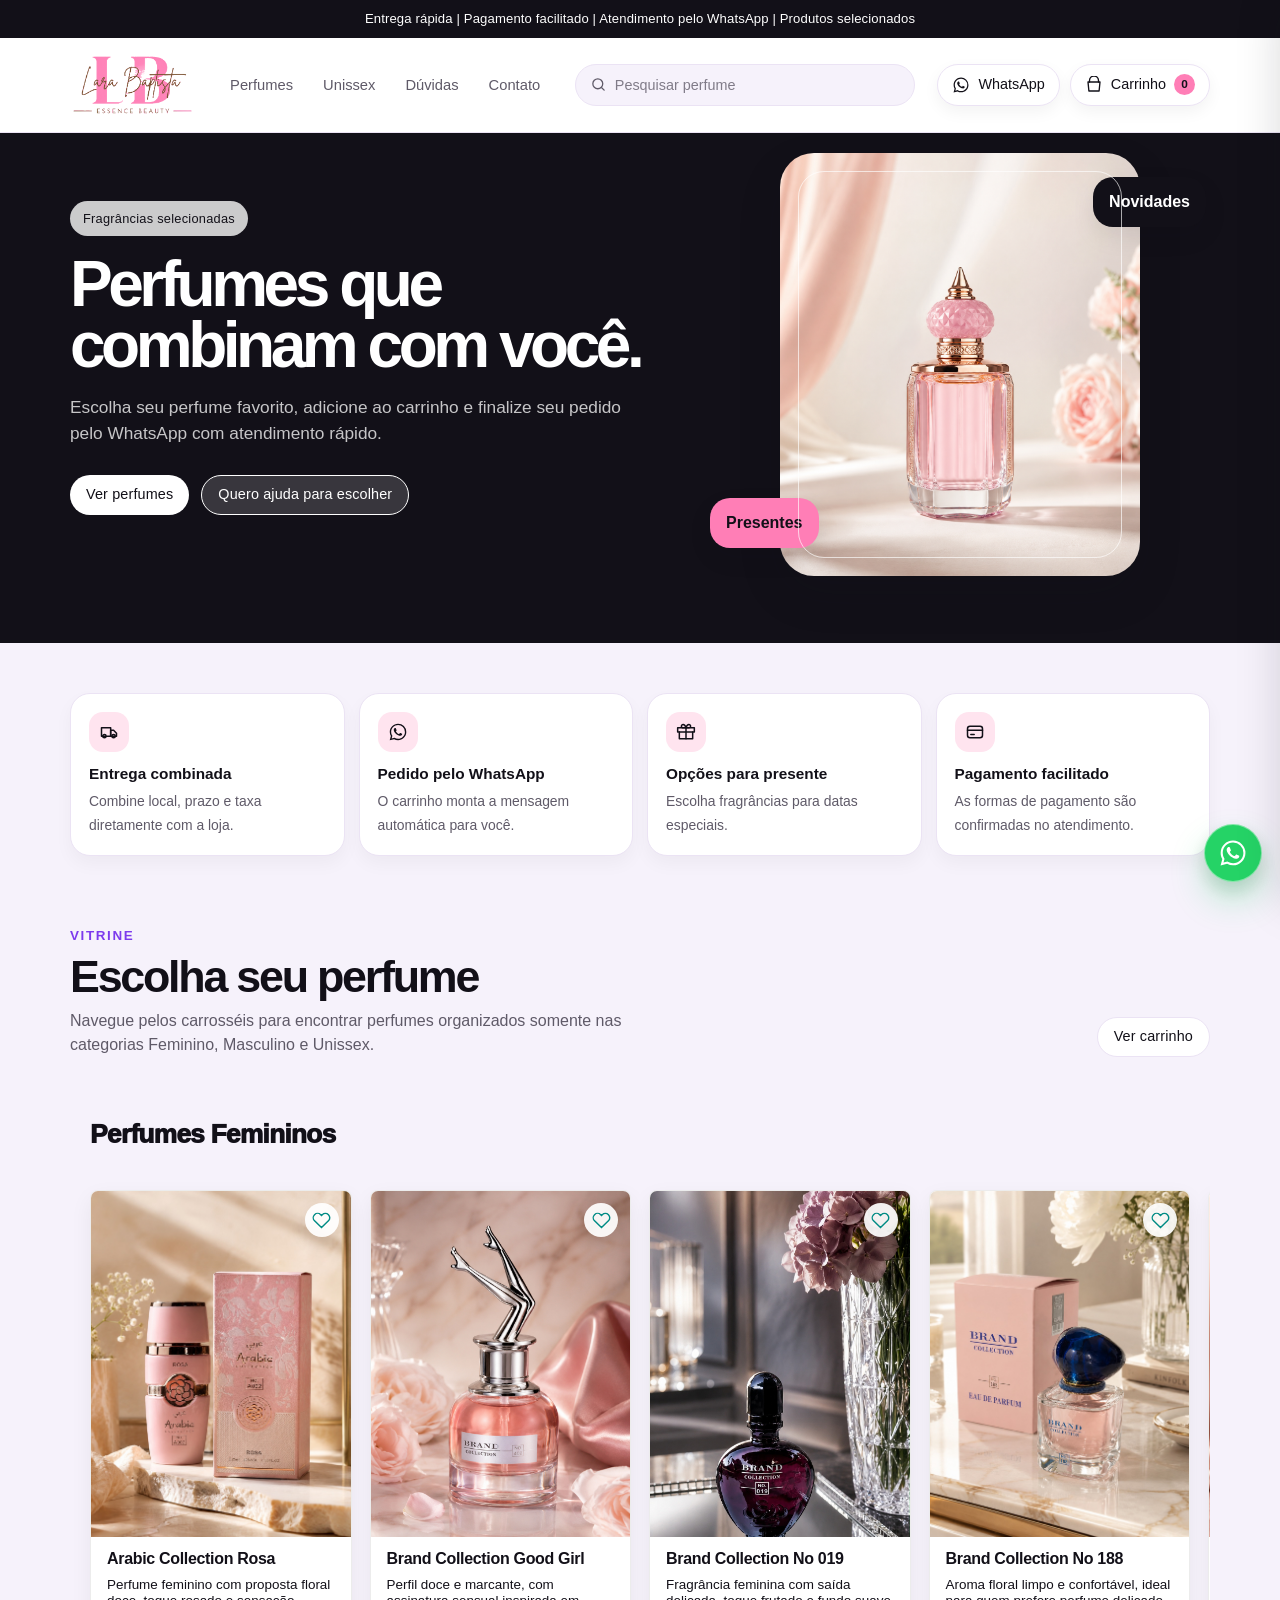
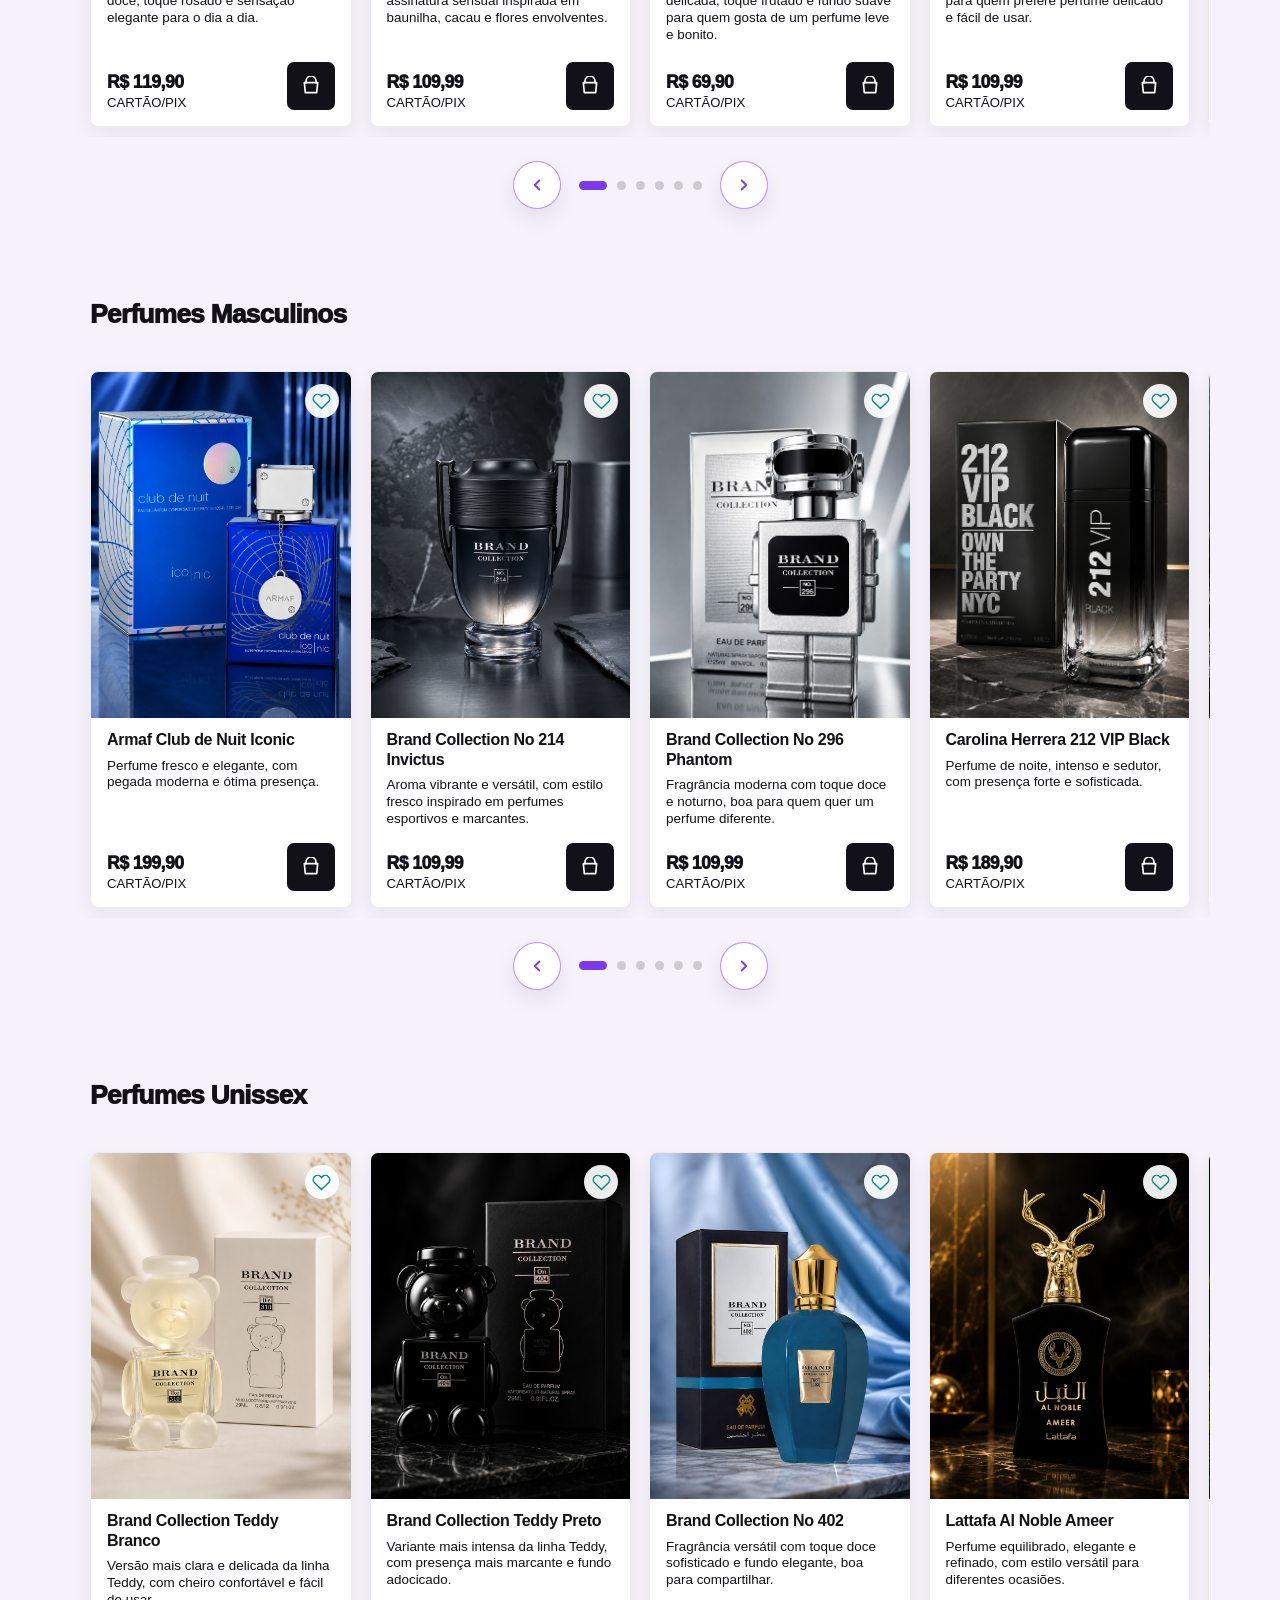
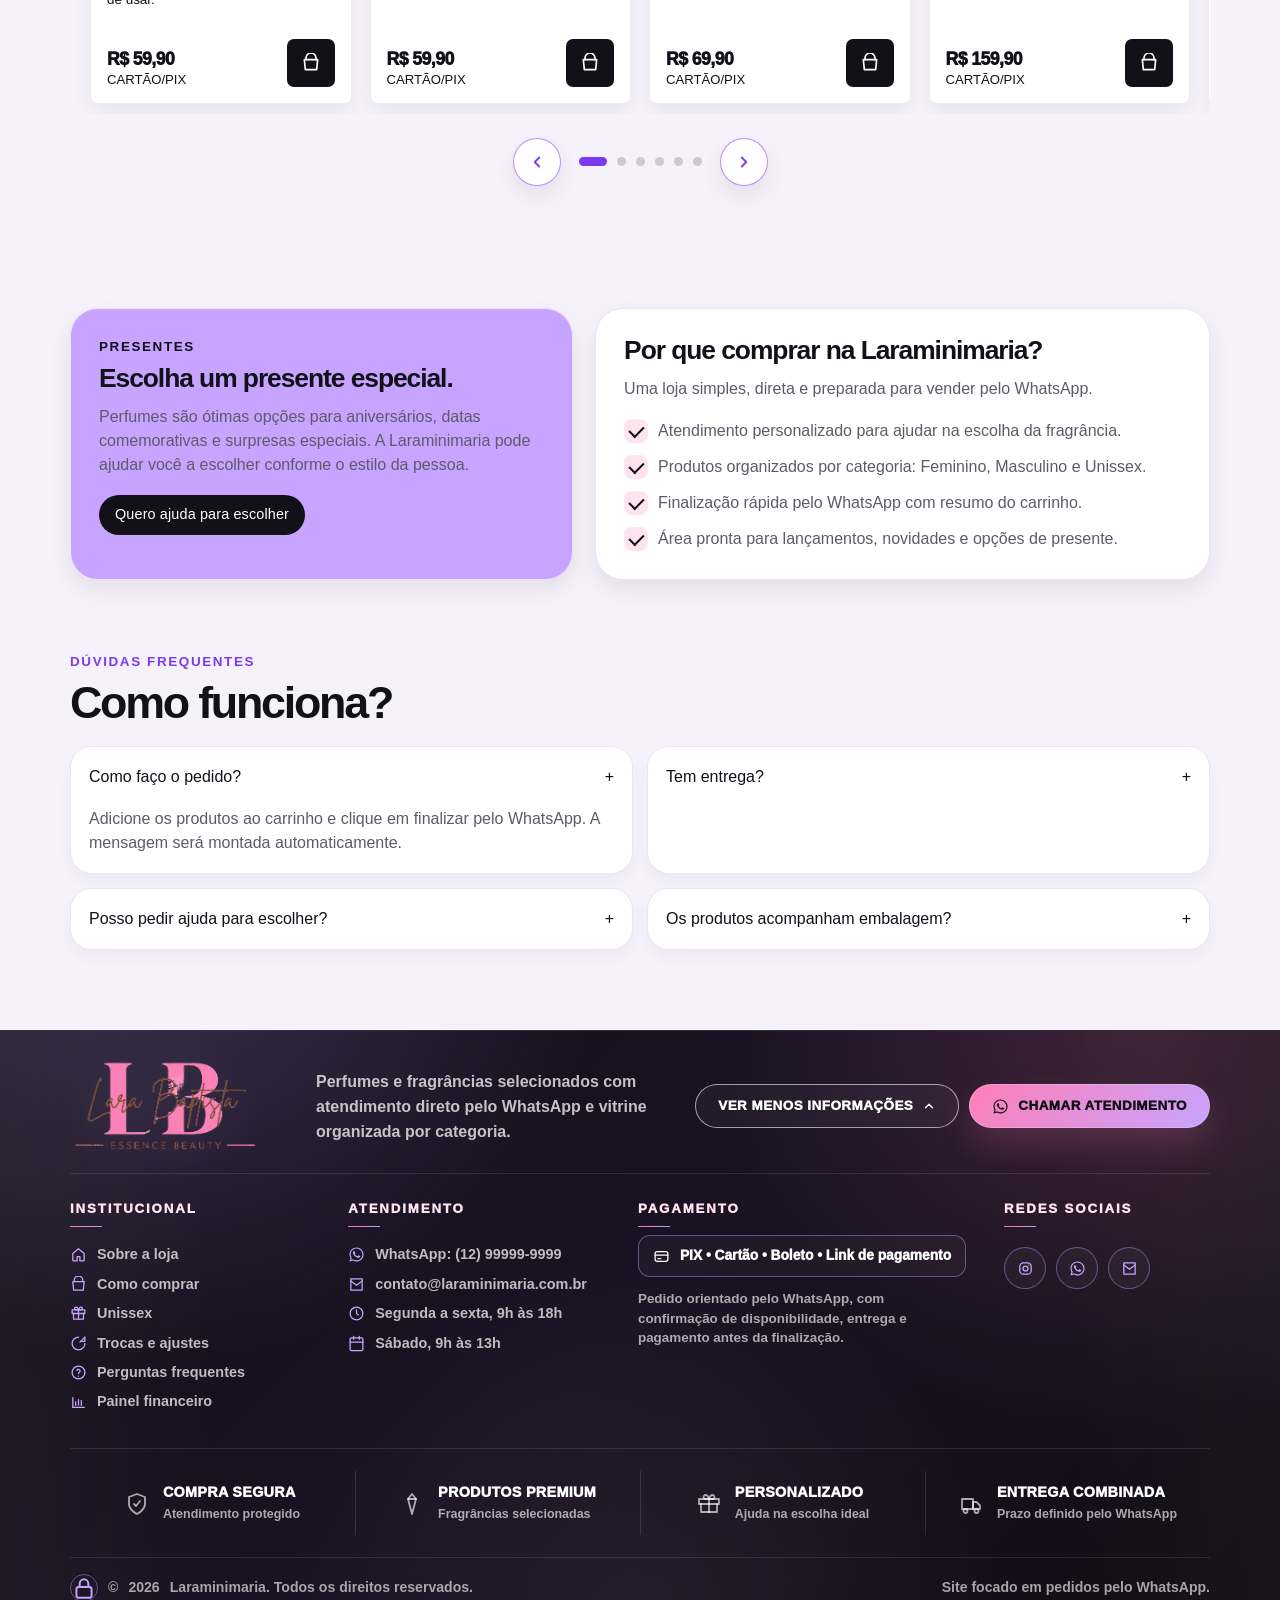
==== commit 52175820: "Refactor CSS properties for improved layout control" ====
--- a/index.html
+++ b/index.html
@@ -34,16 +34,18 @@
     html {
       scroll-behavior: smooth;
       width: 100%;
-      overflow-x: hidden;
+      max-width: 100%;
+      overflow-x: clip;
       overscroll-behavior-x: none;
     }
 
     body {
       width: 100%;
+      max-width: 100%;
       min-width: 0;
-      overflow-x: hidden;
+      overflow-x: clip;
       overscroll-behavior-x: none;
-      touch-action: manipulation;
+      touch-action: pan-y;
       -webkit-text-size-adjust: 100%;
       font-family: Inter, Arial, Helvetica, sans-serif;
       color: var(--preto);
@@ -51,6 +53,13 @@
       line-height: 1.5;
     }
 
+    @supports not (overflow: clip) {
+      html,
+      body {
+        overflow-x: hidden;
+      }
+    }
+
     body.cart-open {
       overflow: hidden;
     }
@@ -71,9 +80,21 @@
       cursor: pointer;
     }
 
+    a,
+    button,
+    .add-cart,
+    .cart-btn,
+    .icon-btn,
+    .filter-btn,
+    .carousel-dot {
+      touch-action: manipulation;
+    }
+
     img {
       max-width: 100%;
       display: block;
+      user-select: none;
+      -webkit-user-drag: none;
     }
 
     .svg-sprite {
@@ -444,6 +465,7 @@
     }
 
     .main {
+      max-width: 100%;
       overflow: hidden;
     }
 
@@ -973,6 +995,7 @@
       transition: var(--transition);
       box-shadow: 0 10px 22px rgba(18, 16, 24, 0.08);
       flex-shrink: 0;
+      touch-action: manipulation;
     }
 
     .carousel-btn svg {
@@ -1004,9 +1027,13 @@
 
     .carousel-wrapper {
       position: relative;
+      width: 100%;
+      max-width: 100%;
       overflow: hidden;
       padding: 8px 20px 10px;
       overscroll-behavior-x: contain;
+      contain: layout paint;
+      touch-action: pan-y;
     }
 
     .carousel-track {
@@ -1019,6 +1046,7 @@
       -webkit-user-select: none;
       -webkit-touch-callout: none;
       transform: translate3d(0, 0, 0);
+      max-width: 100%;
     }
 
     .carousel-slide {
@@ -1093,18 +1121,14 @@
       }
 
       .carousel-navigation {
-        gap: 8px;
+        gap: 0;
         padding: 0;
         margin-top: 8px;
+        min-height: 16px;
       }
 
       .carousel-controls {
-        gap: 8px;
-      }
-
-      .carousel-btn {
-        width: 36px;
-        height: 36px;
+        display: none;
       }
 
       .carousel-title {
@@ -1118,6 +1142,12 @@
 
       .carousel-dot.active {
         width: 20px;
+      }
+
+      input,
+      select,
+      textarea {
+        font-size: 16px;
       }
 
       .product-card {
@@ -3098,7 +3128,7 @@
     const WHATSAPP_NUMBER = "5512999999999";
     const STORE_NAME = "Laraminimaria";
     const CART_STORAGE_KEY = "laraminimariaCarrinhoConsolidadoV1";
-    const FINANCEIRO_WEB_APP_URL = ""; // Cole aqui a URL do Web App do Apps Script para salvar no Google Sheets.
+    const FINANCEIRO_WEB_APP_URL = "https://script.google.com/macros/s/AKfycbynkBGSigiKQe1nNVPMXvECpWgUlzYHz5q8vr3GfwvklD3ulQigwft6XaxgmewM34Eplg/exec"; // Cole aqui a URL do Web App do Apps Script para salvar no Google Sheets.
     const FINANCEIRO_API_KEY = "LARA-MINIMARIA-2026";
     const FINANCEIRO_PEDIDOS_LOCAL_KEY = "laraminimariaFinanceiroPedidosV1";
     const CUSTOMER_STORAGE_KEY = "laraminimariaClienteV1";
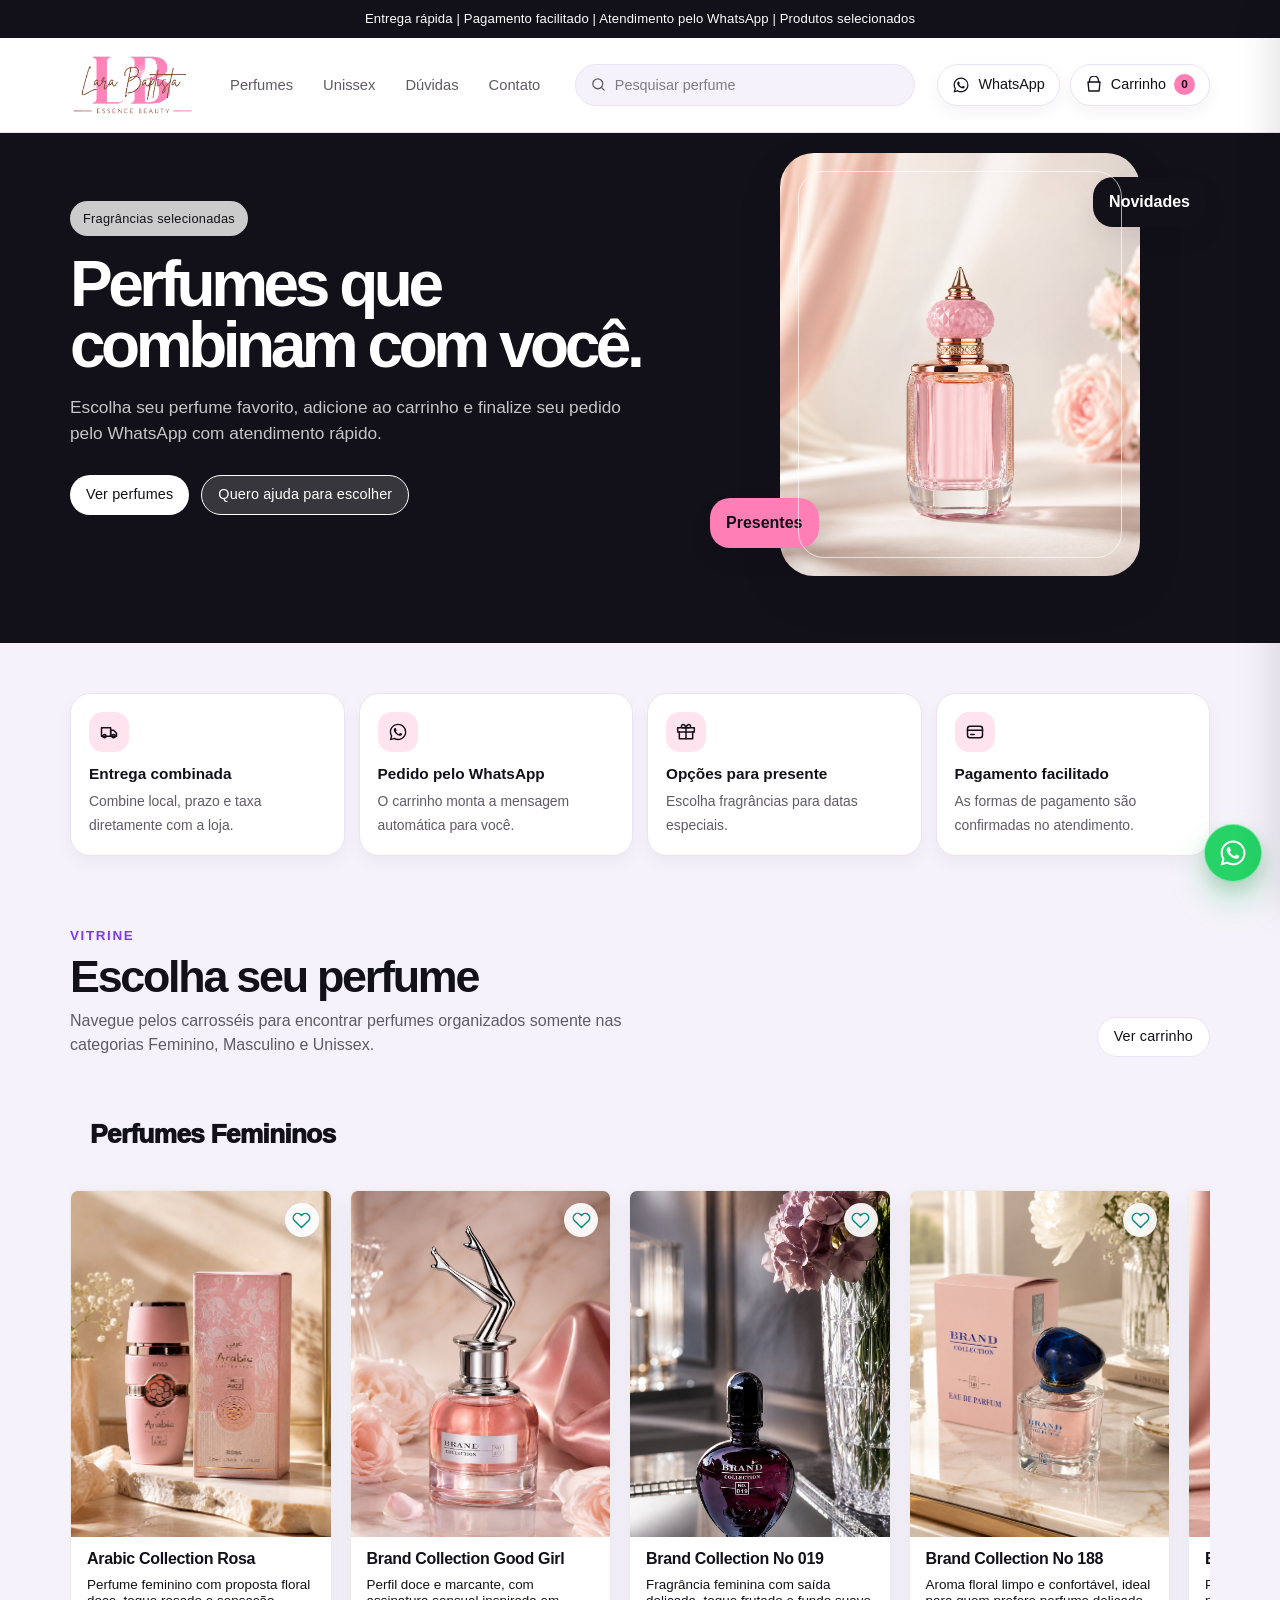
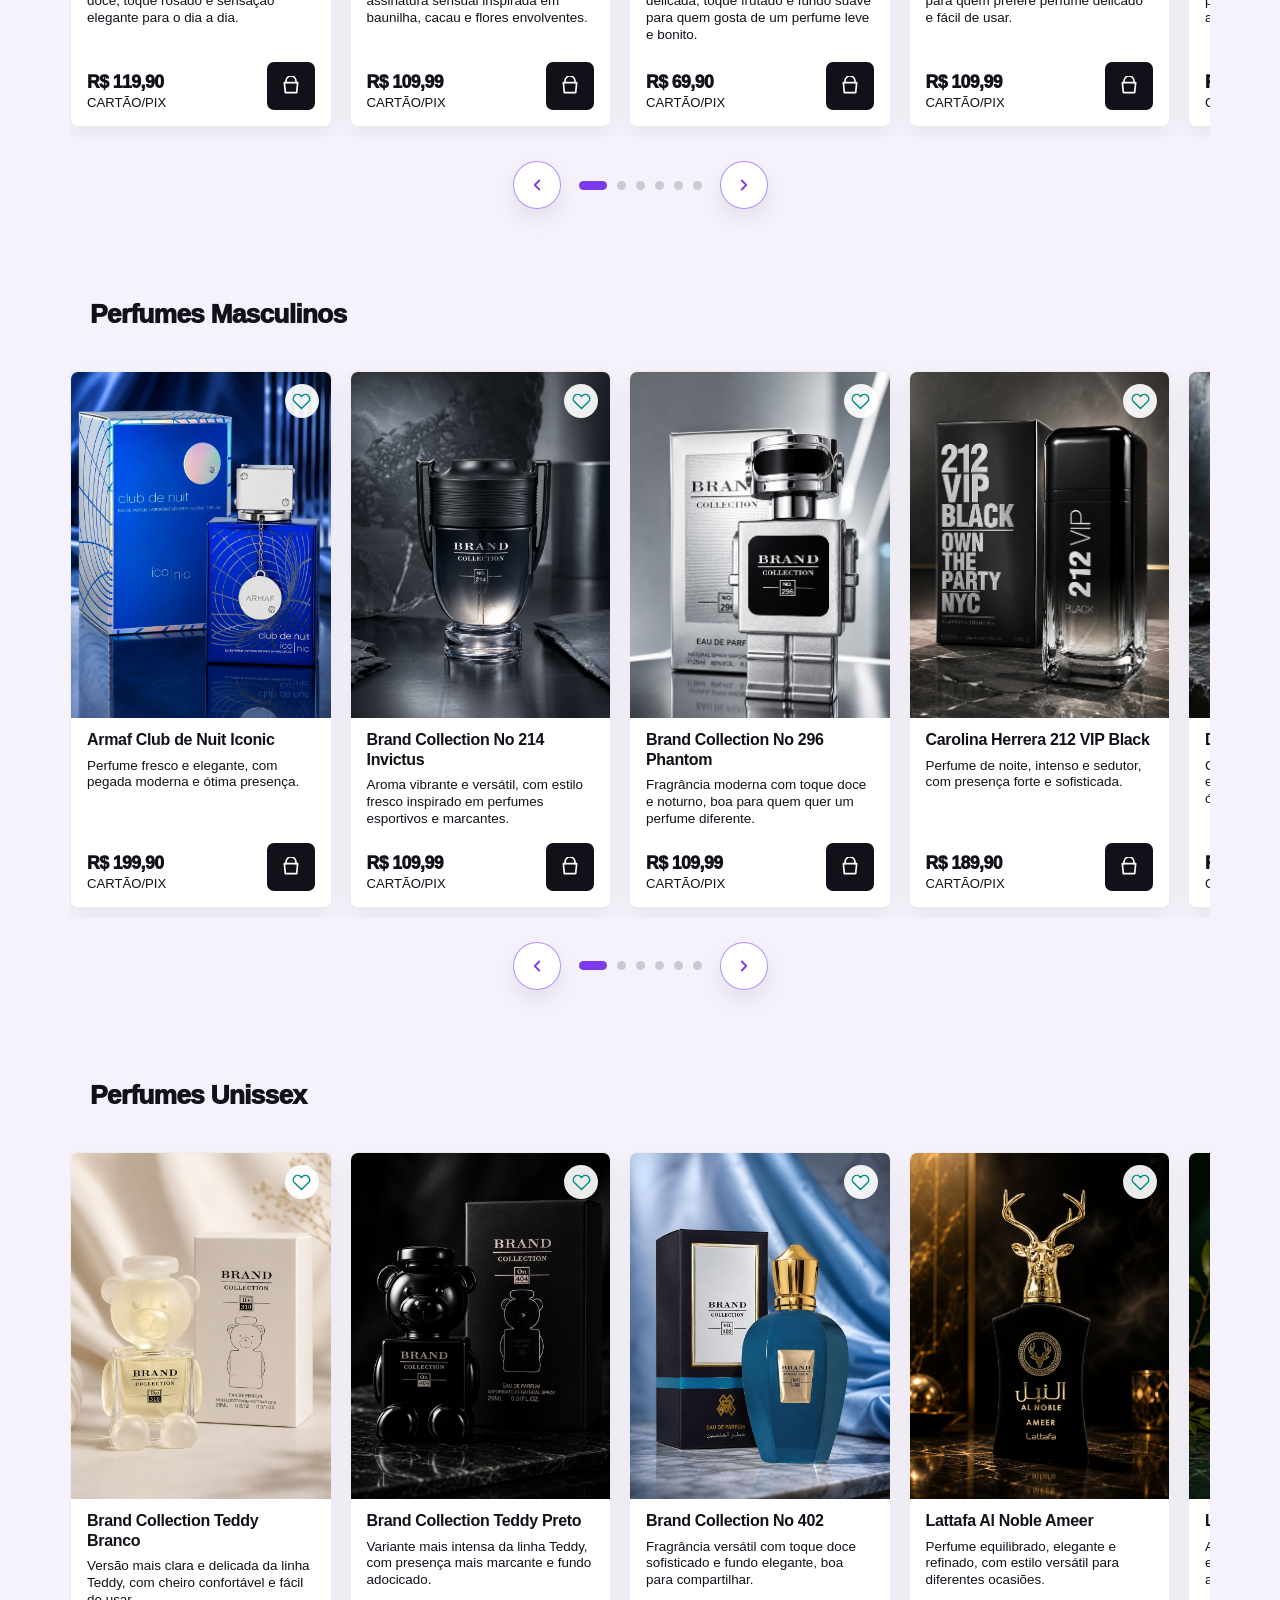
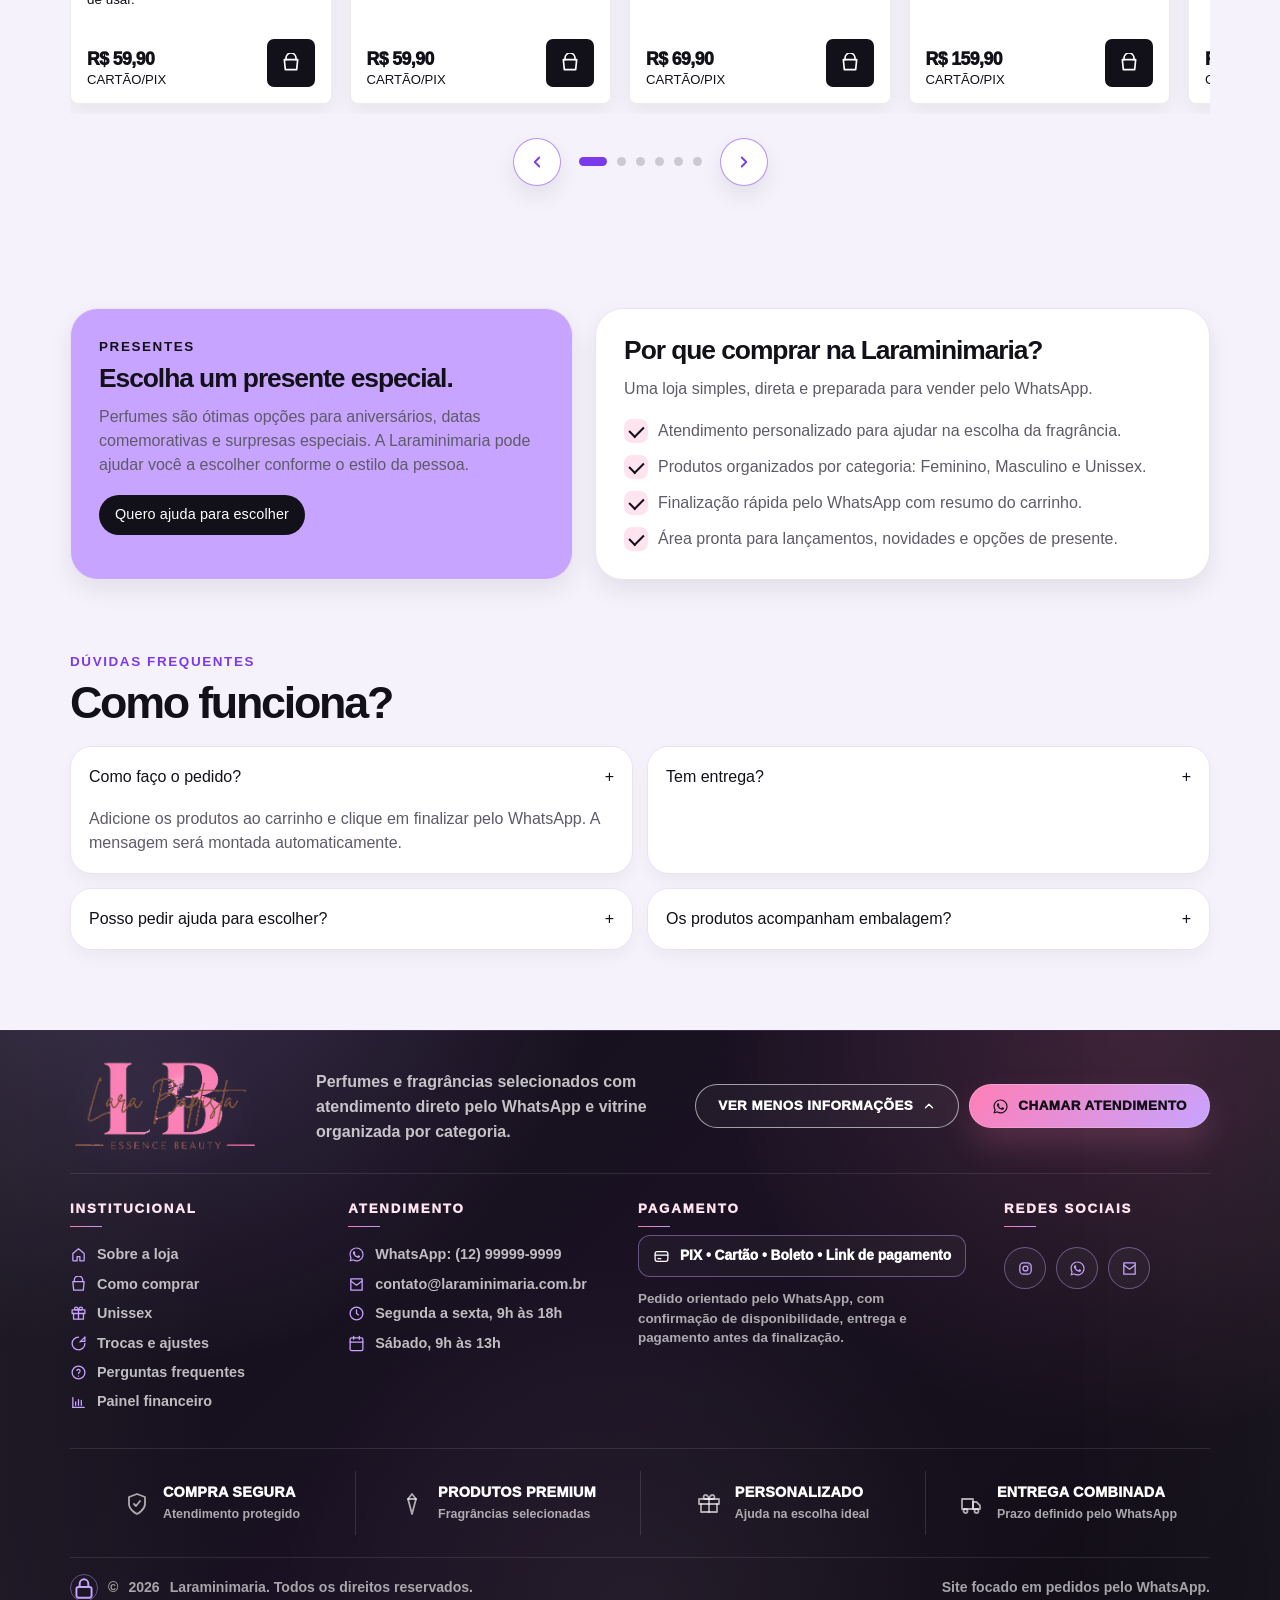
==== commit b288b1f1: "Refactor carousel functionality and styles" ====
--- a/index.html
+++ b/index.html
@@ -35,7 +35,7 @@
       scroll-behavior: smooth;
       width: 100%;
       max-width: 100%;
-      overflow-x: clip;
+      overflow-x: hidden;
       overscroll-behavior-x: none;
     }
 
@@ -43,9 +43,9 @@
       width: 100%;
       max-width: 100%;
       min-width: 0;
-      overflow-x: clip;
+      overflow-x: hidden;
       overscroll-behavior-x: none;
-      touch-action: pan-y;
+      touch-action: manipulation;
       -webkit-text-size-adjust: 100%;
       font-family: Inter, Arial, Helvetica, sans-serif;
       color: var(--preto);
@@ -1029,24 +1029,35 @@
       position: relative;
       width: 100%;
       max-width: 100%;
-      overflow: hidden;
+      overflow-x: auto;
+      overflow-y: hidden;
       padding: 8px 20px 10px;
+      scroll-snap-type: x mandatory;
+      scroll-behavior: smooth;
+      scrollbar-width: none;
       overscroll-behavior-x: contain;
+      -webkit-overflow-scrolling: touch;
       contain: layout paint;
-      touch-action: pan-y;
+      touch-action: pan-x pan-y;
+    }
+
+    .carousel-wrapper::-webkit-scrollbar {
+      display: none;
     }
 
     .carousel-track {
       display: flex;
       align-items: stretch;
       gap: 18px;
-      transition: transform 400ms cubic-bezier(0.4, 0, 0.2, 1);
+      transition: none;
       scroll-behavior: smooth;
       user-select: none;
       -webkit-user-select: none;
       -webkit-touch-callout: none;
-      transform: translate3d(0, 0, 0);
-      max-width: 100%;
+      transform: none !important;
+      max-width: none;
+      min-width: 100%;
+      touch-action: pan-x pan-y;
     }
 
     .carousel-slide {
@@ -1054,6 +1065,8 @@
       min-width: 0;
       display: flex;
       align-self: stretch;
+      scroll-snap-align: start;
+      scroll-snap-stop: normal;
     }
 
     .carousel-slide .product-card {
@@ -1100,15 +1113,16 @@
     @media (max-width: 768px) {
       .carousel-wrapper {
         padding: 4px 0 8px;
-        overflow: hidden;
-        touch-action: pan-y;
+        overflow-x: auto;
+        overflow-y: hidden;
+        touch-action: pan-x pan-y;
         overscroll-behavior-x: contain;
       }
 
       .carousel-track {
         gap: 8px;
-        will-change: transform;
-        touch-action: pan-y;
+        will-change: auto;
+        touch-action: pan-x pan-y;
       }
 
       .carousel-slide {
@@ -4295,23 +4309,22 @@
       updateProductCartBadges();
     }
 
-    function updateCarouselPosition(carouselId) {
+    function getCarouselScroller(track) {
+      return track ? track.closest(".carousel-wrapper") : null;
+    }
+
+    function getCarouselStep(track) {
+      const slide = track?.querySelector(".carousel-slide");
+      if (!slide) return 0;
+
+      const styles = getComputedStyle(track);
+      const gap = Number.parseFloat(styles.columnGap || styles.gap) || 0;
+      return slide.getBoundingClientRect().width + gap;
+    }
+
+    function updateCarouselDots(carouselId) {
       const carousel = state.carousels[carouselId];
-      const track = document.getElementById(carouselId);
-      if (!carousel || !track) return;
-
-      const slide = track.querySelector(".carousel-slide");
-      if (!slide) return;
-
-      const itemsCount = track.querySelectorAll(".carousel-slide").length;
-      const maxStart = getCarouselMaxStart(itemsCount);
-      carousel.currentIndex = Math.min(carousel.currentIndex, maxStart);
-      carousel.dotPositions = getCarouselDotPositions(maxStart);
-
-      const itemWidth = slide.offsetWidth;
-      const gap = Number.parseFloat(getComputedStyle(track).columnGap || getComputedStyle(track).gap) || 0;
-      const offset = -(carousel.currentIndex * (itemWidth + gap));
-      track.style.transform = `translate3d(${offset}px, 0, 0)`;
+      if (!carousel) return;
 
       const activeDotIndex = getActiveDotIndex(carousel.currentIndex, carousel.dotPositions);
       document.querySelectorAll(`[data-carousel="${carouselId}"][data-dot-index]`).forEach(dot => {
@@ -4321,6 +4334,45 @@
       });
     }
 
+    function updateCarouselPosition(carouselId, behavior = "smooth") {
+      const carousel = state.carousels[carouselId];
+      const track = document.getElementById(carouselId);
+      if (!carousel || !track) return;
+
+      const scroller = getCarouselScroller(track);
+      const itemsCount = track.querySelectorAll(".carousel-slide").length;
+      const maxStart = getCarouselMaxStart(itemsCount);
+      const step = getCarouselStep(track);
+
+      carousel.currentIndex = Math.max(0, Math.min(carousel.currentIndex, maxStart));
+      carousel.dotPositions = getCarouselDotPositions(maxStart);
+      track.style.transform = "none";
+
+      if (scroller && step) {
+        scroller.scrollTo({
+          left: carousel.currentIndex * step,
+          behavior
+        });
+      }
+
+      updateCarouselDots(carouselId);
+    }
+
+    function syncCarouselFromScroll(track) {
+      const carousel = state.carousels[track.id];
+      const scroller = getCarouselScroller(track);
+      if (!carousel || !scroller) return;
+
+      const itemsCount = track.querySelectorAll(".carousel-slide").length;
+      const maxStart = getCarouselMaxStart(itemsCount);
+      const step = getCarouselStep(track);
+      if (!step) return;
+
+      carousel.currentIndex = Math.max(0, Math.min(maxStart, Math.round(scroller.scrollLeft / step)));
+      carousel.dotPositions = getCarouselDotPositions(maxStart);
+      updateCarouselDots(track.id);
+    }
+
     function moveCarousel(carouselId, direction) {
       const carousel = state.carousels[carouselId];
       const track = document.getElementById(carouselId);
@@ -4334,111 +4386,6 @@
       updateCarouselPosition(carouselId);
     }
 
-    function setupCarouselTouch(track) {
-      let startX = 0;
-      let startY = 0;
-      let currentX = 0;
-      let baseOffset = 0;
-      let stepSize = 0;
-      let axis = "";
-      let isDragging = false;
-
-      function getCarouselStep() {
-        const slide = track.querySelector(".carousel-slide");
-        if (!slide) return 0;
-        const styles = getComputedStyle(track);
-        const gap = Number.parseFloat(styles.columnGap || styles.gap) || 0;
-        return slide.offsetWidth + gap;
-      }
-
-      function getMaxStart() {
-        return getCarouselMaxStart(track.querySelectorAll(".carousel-slide").length);
-      }
-
-      function getMinOffset() {
-        return -(getMaxStart() * stepSize);
-      }
-
-      function clampOffset(offset) {
-        const minOffset = getMinOffset();
-        if (offset > 0) return offset * 0.22;
-        if (offset < minOffset) return minOffset + (offset - minOffset) * 0.22;
-        return offset;
-      }
-
-      function applyOffset(offset) {
-        track.style.transform = `translate3d(${offset}px, 0, 0)`;
-      }
-
-      function startDrag(clientX, clientY) {
-        const carousel = state.carousels[track.id];
-        if (!carousel) return;
-
-        startX = clientX;
-        startY = clientY;
-        currentX = clientX;
-        stepSize = getCarouselStep();
-        baseOffset = -(carousel.currentIndex * stepSize);
-        axis = "";
-        isDragging = Boolean(stepSize);
-        track.style.transition = "none";
-      }
-
-      function moveDrag(clientX, clientY, event) {
-        if (!isDragging || !stepSize) return;
-
-        currentX = clientX;
-        const diffX = currentX - startX;
-        const diffY = clientY - startY;
-
-        if (!axis && (Math.abs(diffX) > 7 || Math.abs(diffY) > 7)) {
-          axis = Math.abs(diffX) > Math.abs(diffY) ? "x" : "y";
-        }
-
-        if (axis !== "x") return;
-        if (event && event.cancelable) event.preventDefault();
-
-        applyOffset(clampOffset(baseOffset + diffX));
-      }
-
-      function endDrag() {
-        if (!isDragging) return;
-
-        const carousel = state.carousels[track.id];
-        if (!carousel) return;
-
-        const diffX = currentX - startX;
-        const maxStart = getMaxStart();
-
-        track.style.transition = "";
-        isDragging = false;
-
-        if (axis !== "x" || Math.abs(diffX) < 22) {
-          updateCarouselPosition(track.id);
-          return;
-        }
-
-        const rawIndex = Math.round(Math.abs(baseOffset + diffX) / Math.max(stepSize, 1));
-        carousel.currentIndex = Math.max(0, Math.min(maxStart, rawIndex));
-        updateCarouselPosition(track.id);
-      }
-
-      track.addEventListener("touchstart", event => {
-        if (!event.touches.length) return;
-        const touch = event.touches[0];
-        startDrag(touch.clientX, touch.clientY);
-      }, { passive: true });
-
-      track.addEventListener("touchmove", event => {
-        if (!event.touches.length) return;
-        const touch = event.touches[0];
-        moveDrag(touch.clientX, touch.clientY, event);
-      }, { passive: false });
-
-      track.addEventListener("touchend", endDrag, { passive: true });
-      track.addEventListener("touchcancel", endDrag, { passive: true });
-    }
-
     function setupCarouselListeners() {
       document.querySelectorAll("[data-carousel][data-action]").forEach(btn => {
         btn.addEventListener("click", () => {
@@ -4457,7 +4404,16 @@
         });
       });
 
-      document.querySelectorAll(".carousel-track").forEach(setupCarouselTouch);
+      document.querySelectorAll(".carousel-track").forEach(track => {
+        const scroller = getCarouselScroller(track);
+        if (!scroller) return;
+
+        scroller.addEventListener("scroll", () => {
+          window.requestAnimationFrame(() => syncCarouselFromScroll(track));
+        }, { passive: true });
+
+        updateCarouselPosition(track.id, "auto");
+      });
     }
 
     function saveCart() {
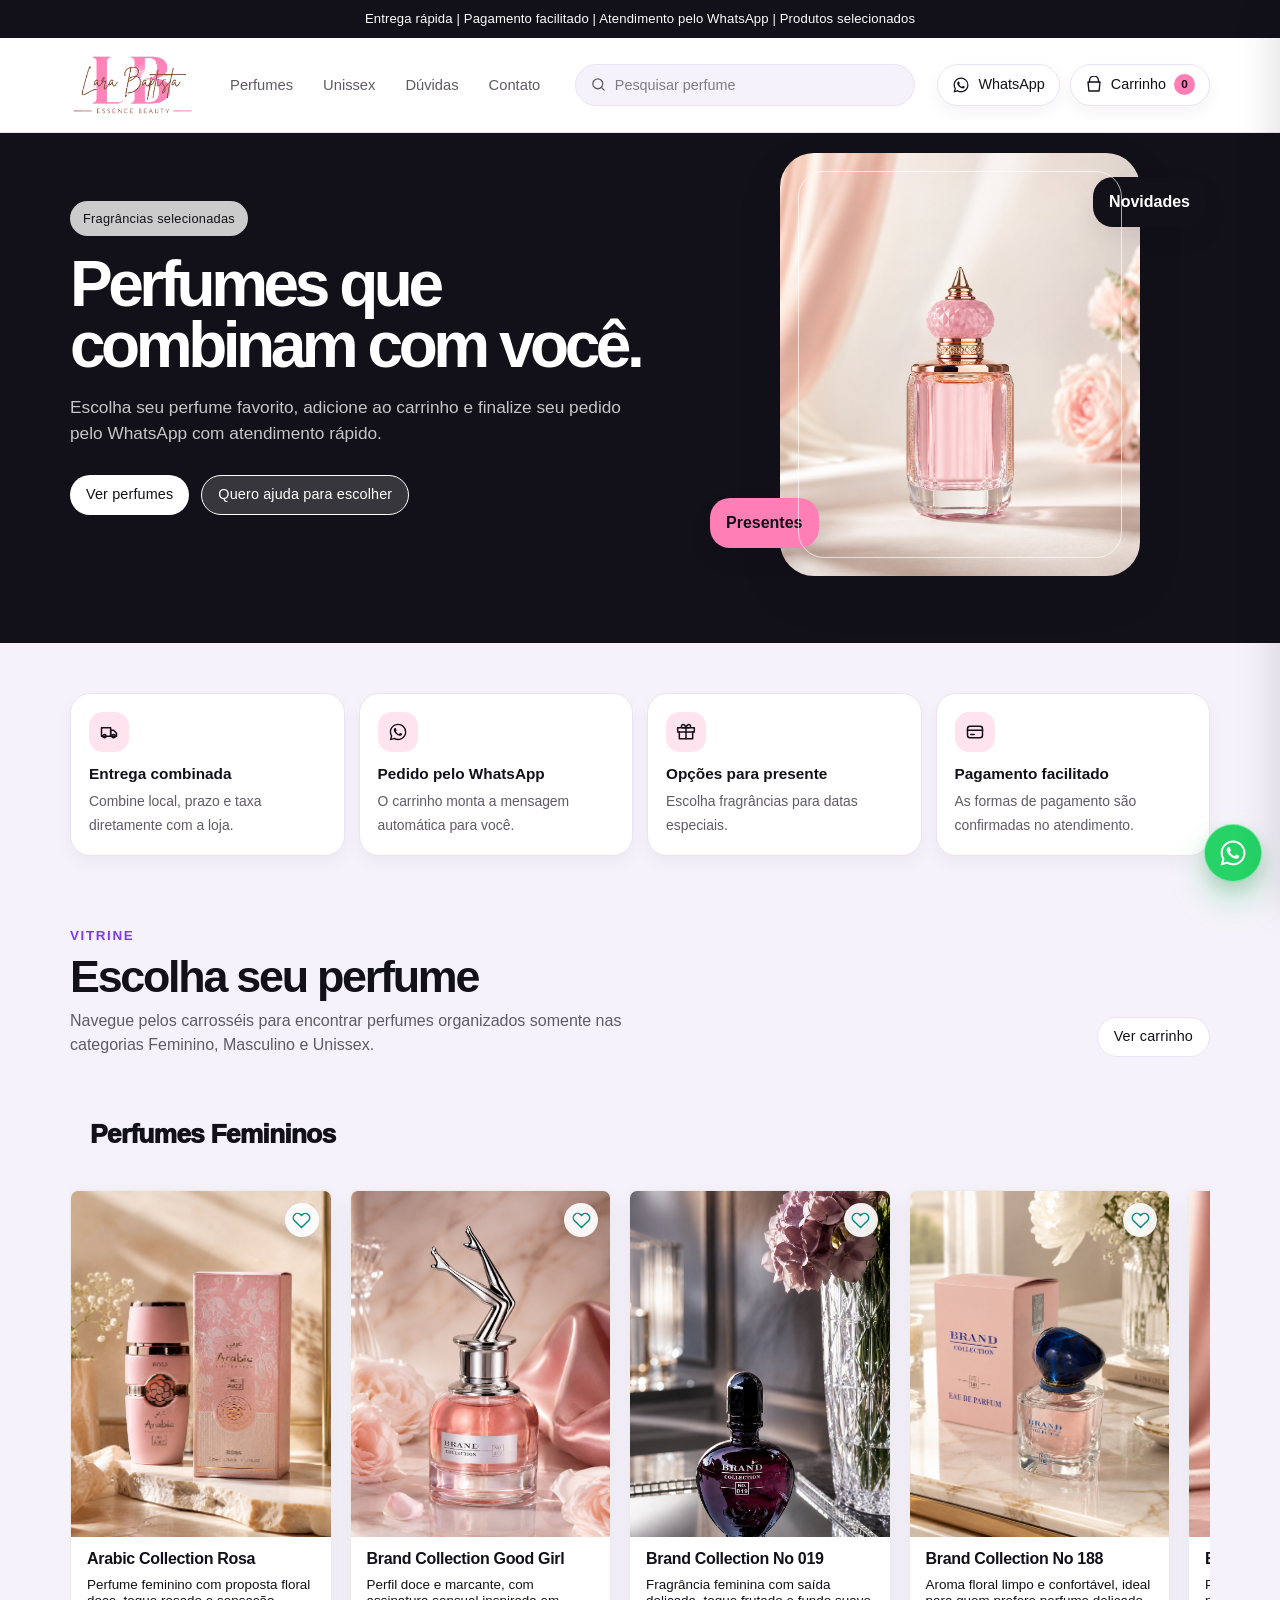
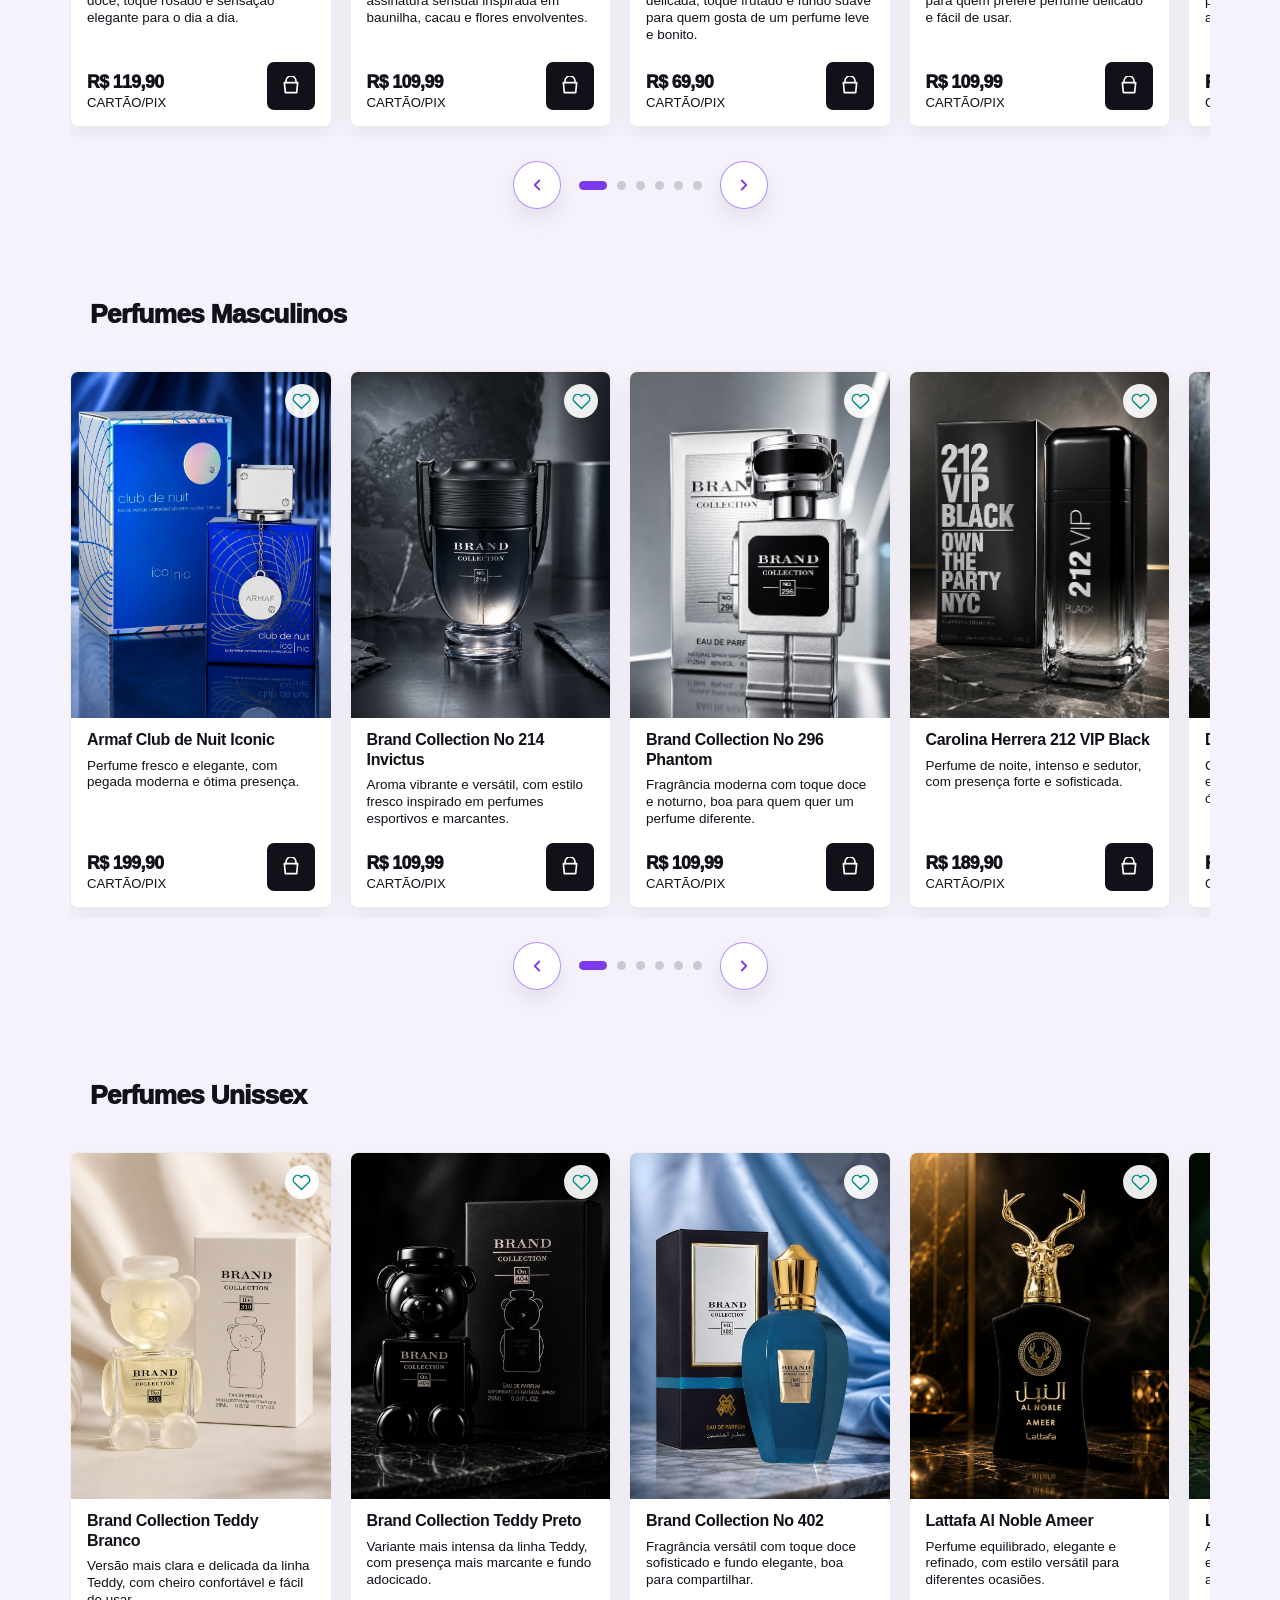
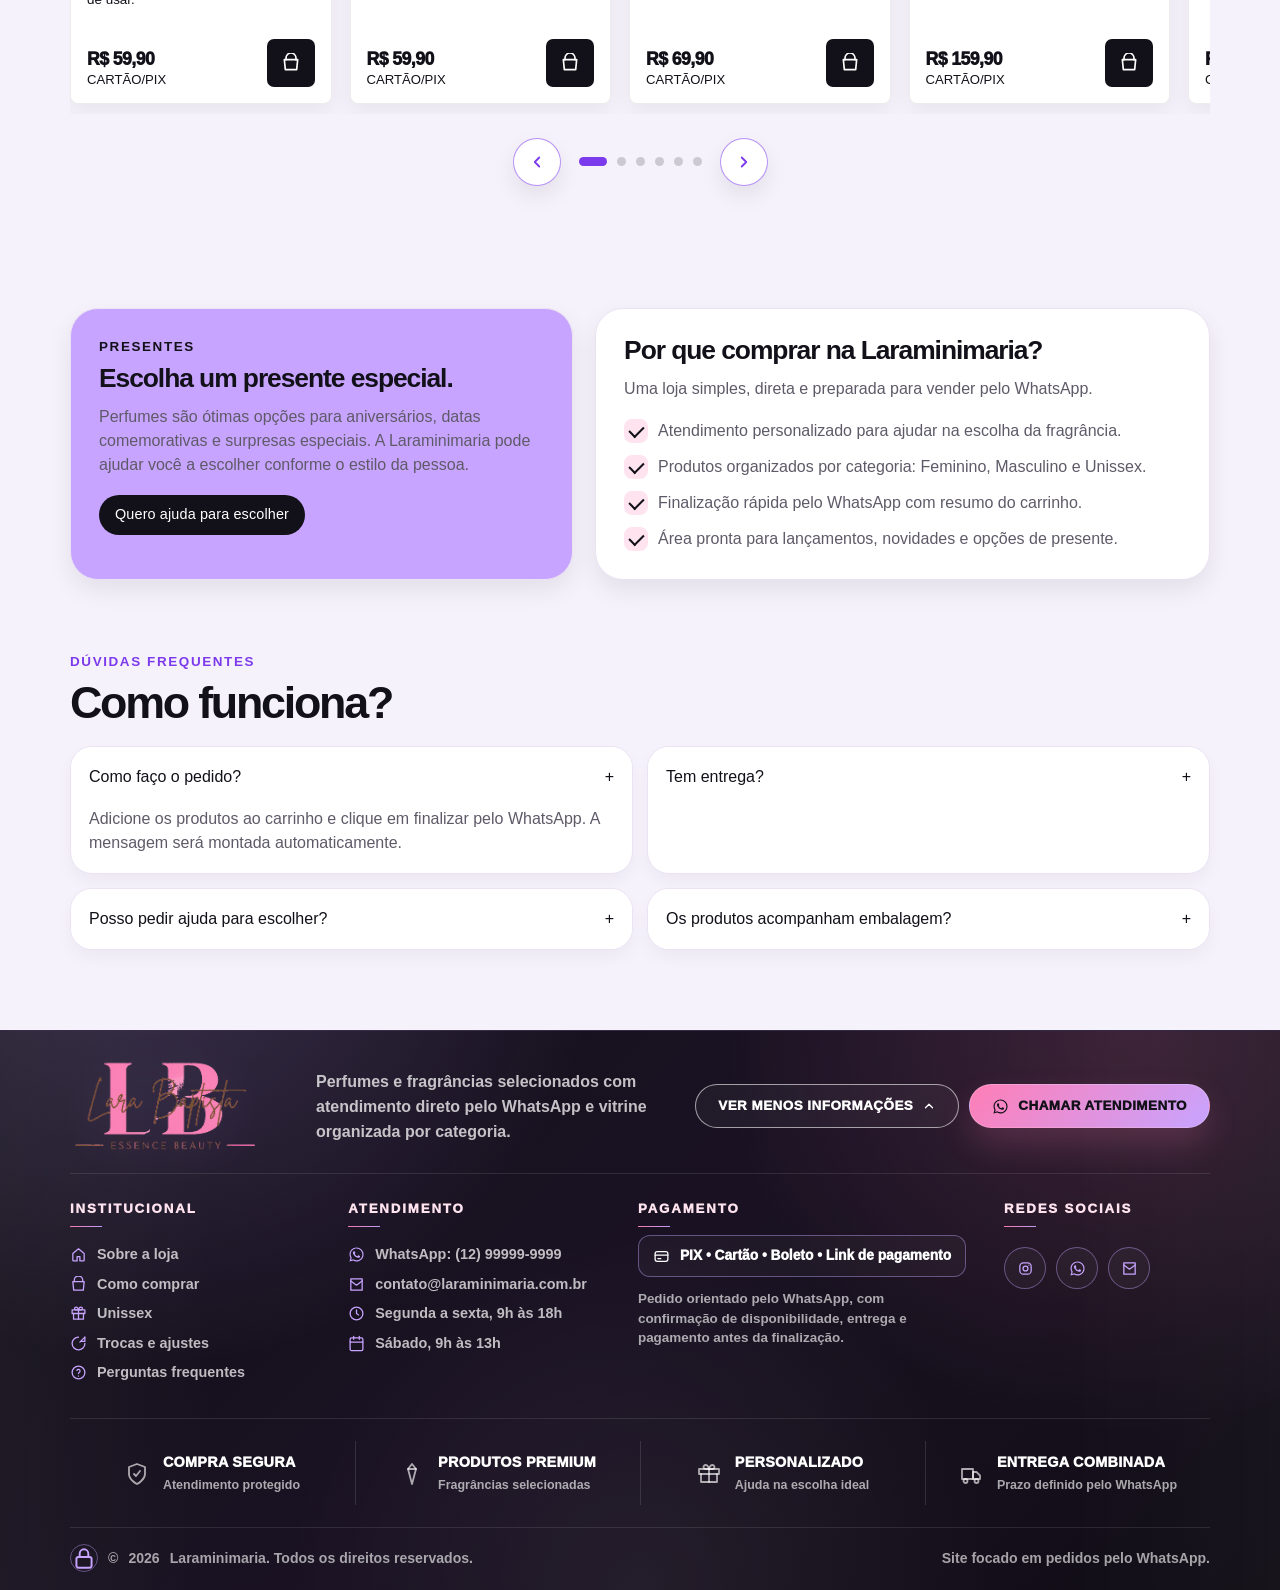
==== commit dd4a0c5e: "Remove financial panel link from footer Removed financial panel link from the footer." ====
--- a/index.html
+++ b/index.html
@@ -3024,10 +3024,6 @@
             <a class="footer-link" href="#faq">
               <svg viewBox="0 0 24 24" aria-hidden="true" fill="none" stroke="currentColor" stroke-width="1.8" stroke-linecap="round" stroke-linejoin="round"><circle cx="12" cy="12" r="9"></circle><path d="M9.8 9a2.3 2.3 0 0 1 4.4.9c0 1.8-2.2 2-2.2 3.6"></path><path d="M12 17h.01"></path></svg>
               Perguntas frequentes
-            </a>
-            <a class="footer-link" href="./financeiro.html" rel="nofollow">
-              <svg viewBox="0 0 24 24" aria-hidden="true" fill="none" stroke="currentColor" stroke-width="1.8" stroke-linecap="round" stroke-linejoin="round"><path d="M4 19V5"></path><path d="M4 19h16"></path><path d="M8 16v-5"></path><path d="M12 16V8"></path><path d="M16 16v-7"></path></svg>
-              Painel financeiro
             </a>
           </div>
 
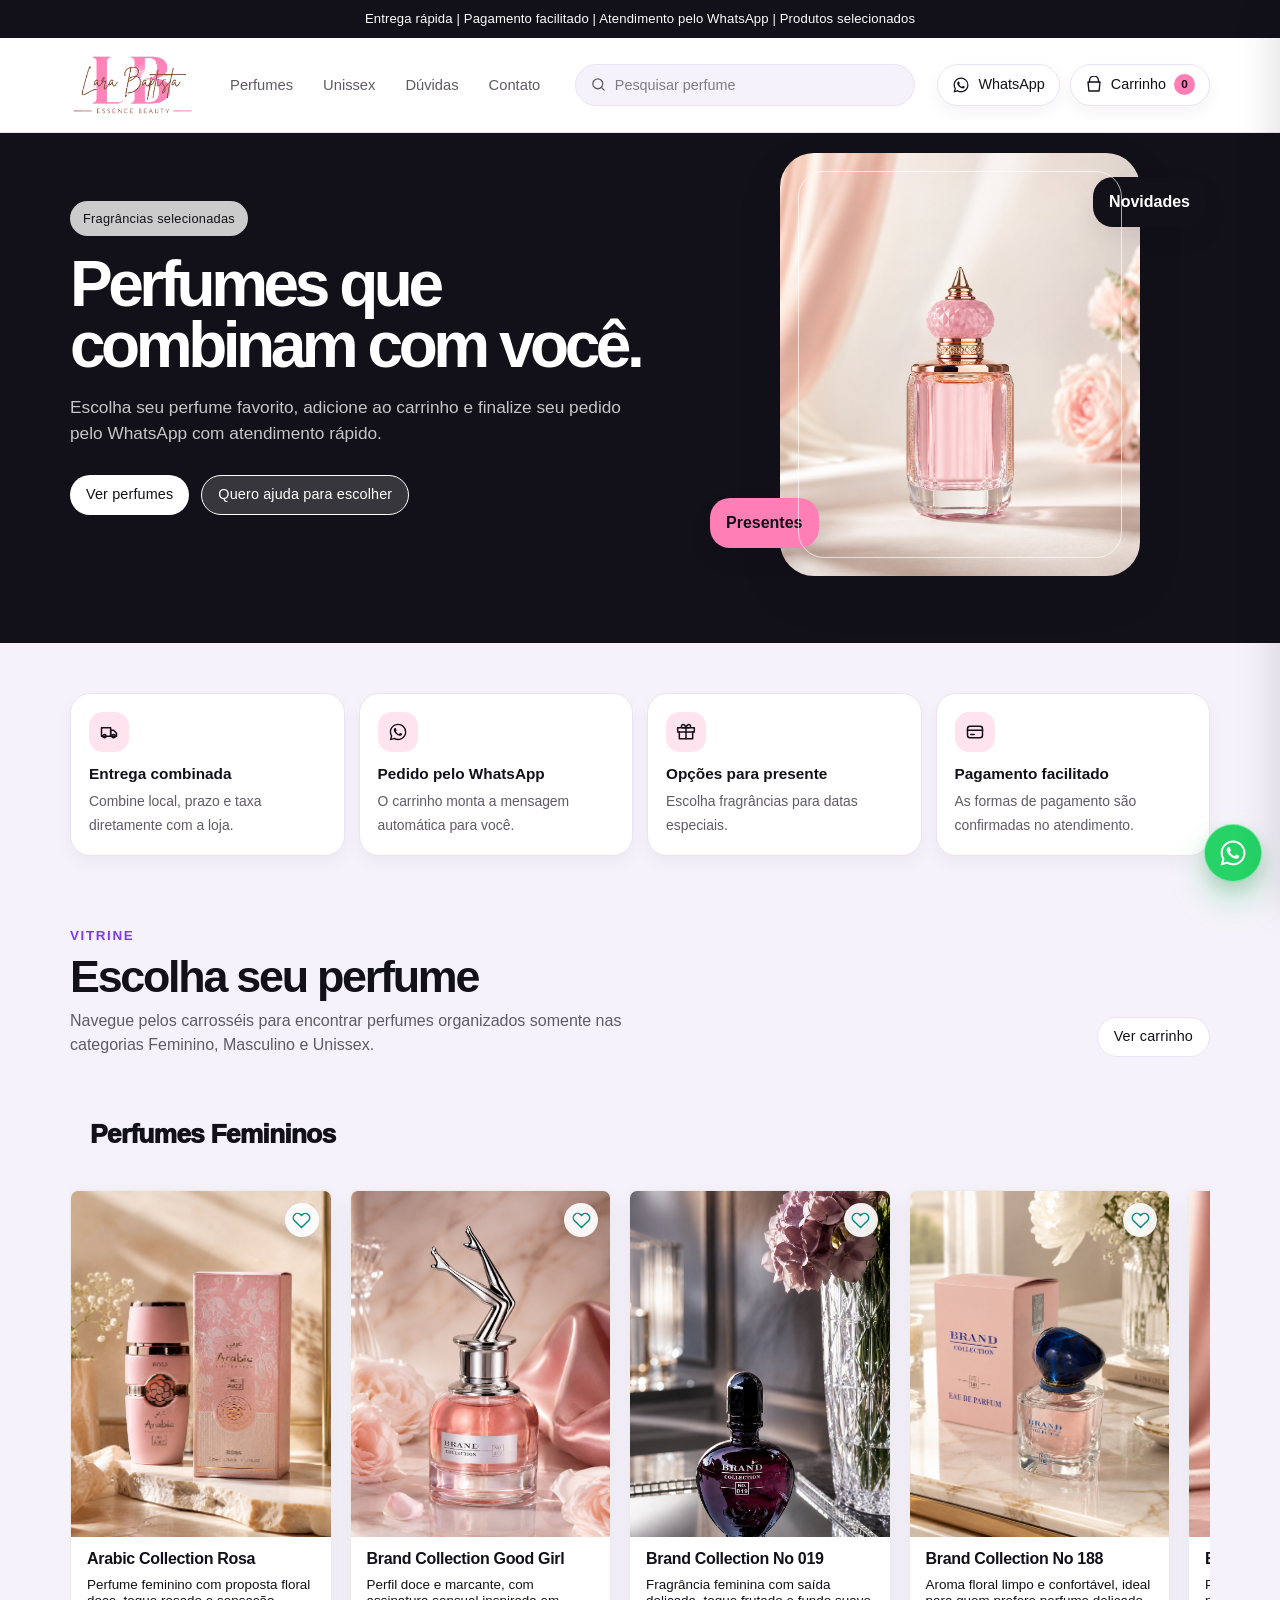
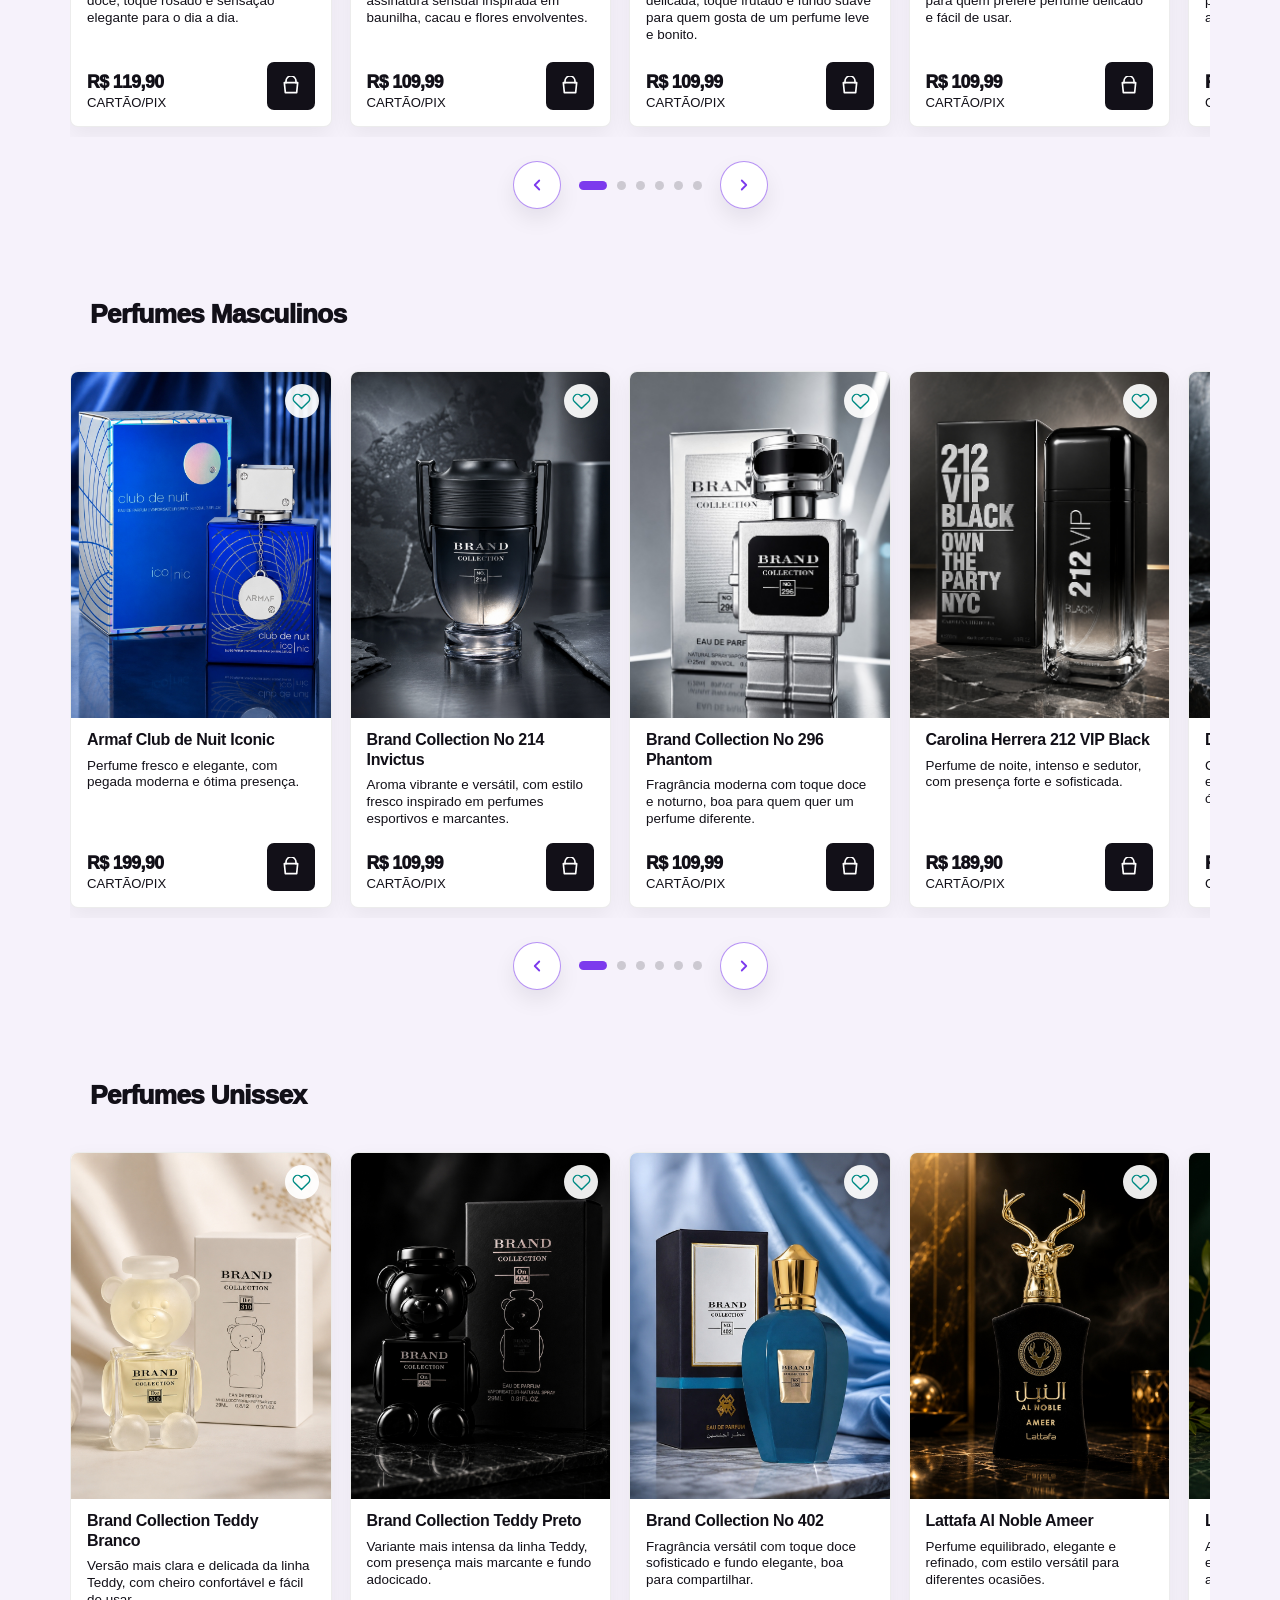
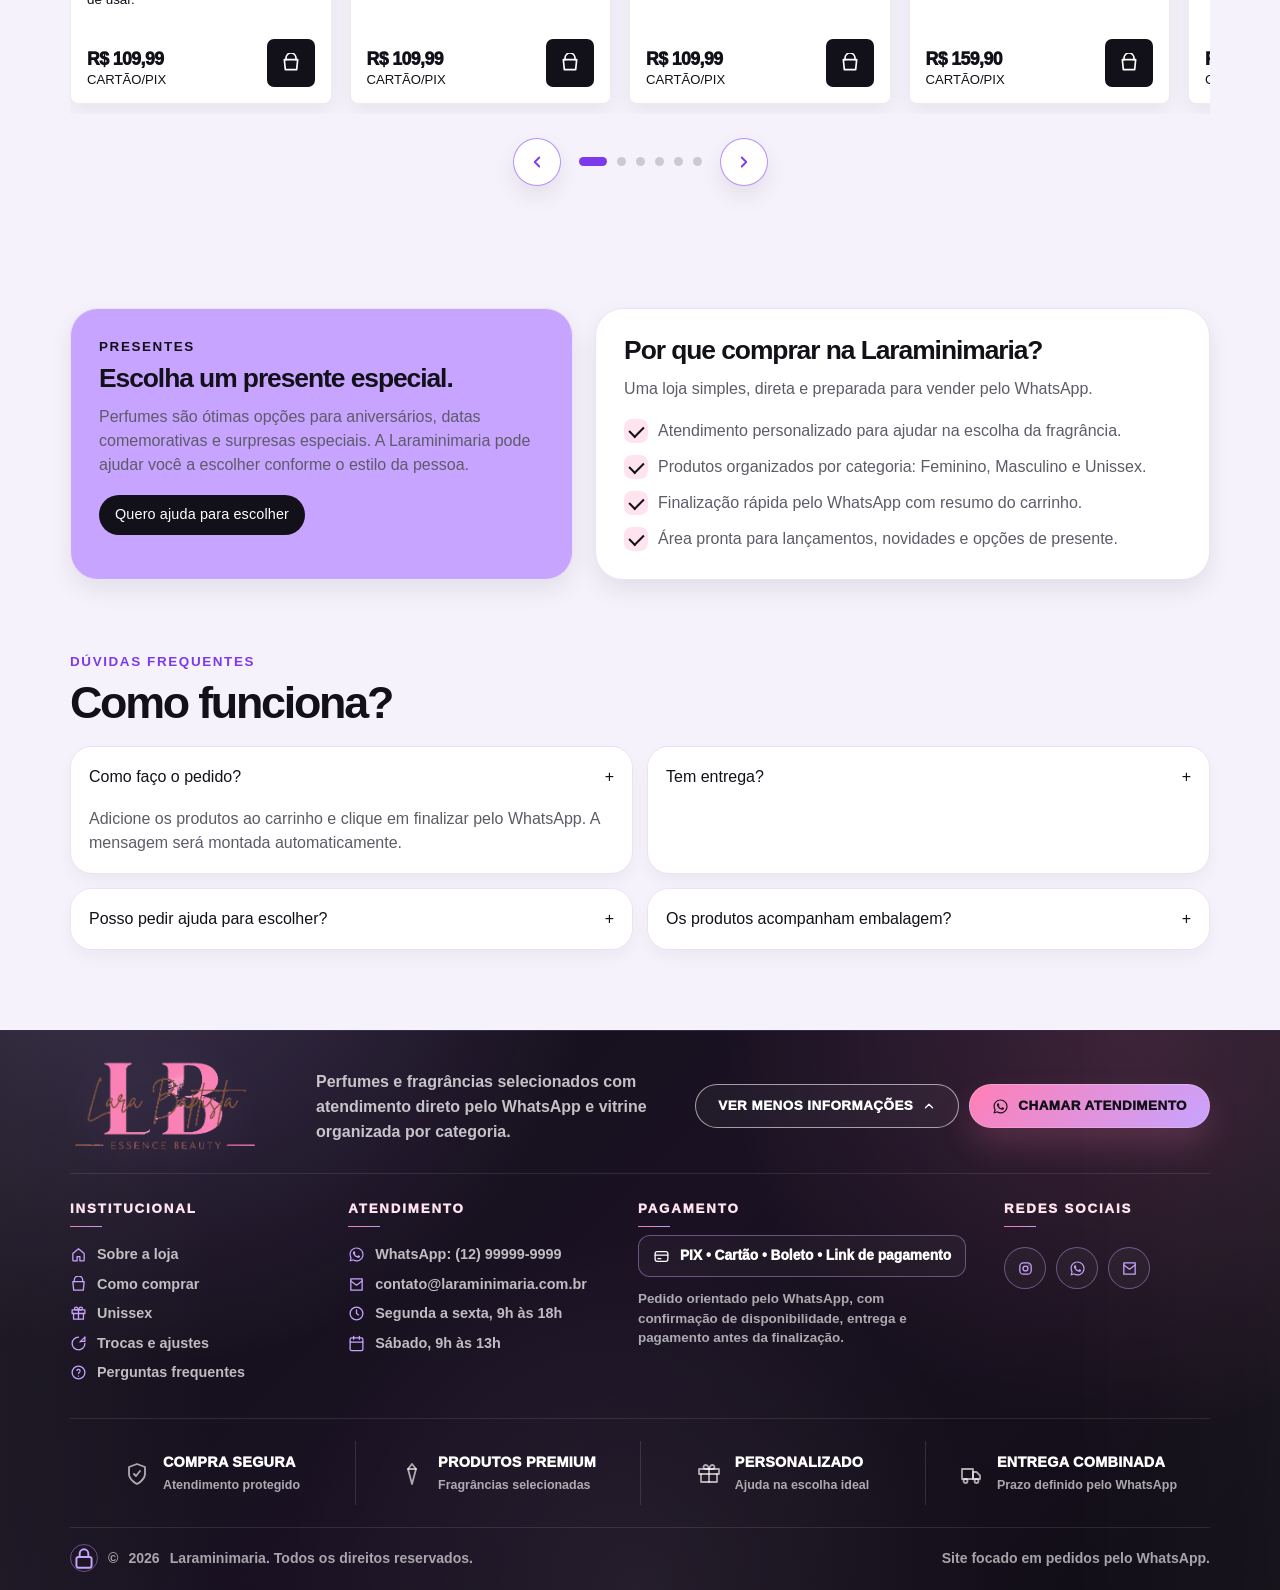
==== commit 8bed5646: "Update prices and promotions for various products" ====
--- a/index.html
+++ b/index.html
@@ -3180,7 +3180,7 @@
             "familia": "Floral frutado",
             "volume": "25ml",
             "descricao": "Fragrância feminina com saída delicada, toque frutado e fundo suave para quem gosta de um perfume leve e bonito.",
-            "preco": 69.9,
+            "preco": 109.99,
             "precoAntigo": null,
             "imagem": "./imagens/produtos/brand_collection_no_019.jpg",
             "id": 3,
@@ -3262,7 +3262,7 @@
             "tags": [
                   "Feminino"
             ],
-            "promocao": false
+            "promocao": true
       },
       {
             "nome": "Jean Paul Gaultier Scandal",
@@ -3322,10 +3322,10 @@
             "tags": [
                   "Feminino"
             ],
-            "promocao": false
-      },
-      {
-            "nome": "Lattafa Yara",
+            "promocao": true
+      },
+      {
+            "nome": "Lattafa Yara Pink",
             "categoria": "Feminino",
             "familia": "Cremoso frutado",
             "volume": "100ml",
@@ -3435,7 +3435,7 @@
             "familia": "Doce suave",
             "volume": "25ml",
             "descricao": "Versão mais clara e delicada da linha Teddy, com cheiro confortável e fácil de usar.",
-            "preco": 59.9,
+            "preco": 109.99,
             "precoAntigo": null,
             "imagem": "./imagens/produtos/teddy_branco.jpg",
             "id": 31,
@@ -3450,7 +3450,7 @@
             "familia": "Amadeirado doce",
             "volume": "25ml",
             "descricao": "Variante mais intensa da linha Teddy, com presença mais marcante e fundo adocicado.",
-            "preco": 59.9,
+            "preco": 109.99,
             "precoAntigo": null,
             "imagem": "./imagens/produtos/teddy_preto.jpg",
             "id": 32,
@@ -3465,7 +3465,7 @@
             "familia": "Frutado floral",
             "volume": "25ml",
             "descricao": "Versão mais alegre e doce da linha Teddy, com perfil jovial e delicado.",
-            "preco": 59.9,
+            "preco": 109.99,
             "precoAntigo": null,
             "imagem": "./imagens/produtos/teddy_rosa.jpg",
             "id": 33,
@@ -3510,7 +3510,7 @@
             "familia": "Floral ambarado",
             "volume": "25ml",
             "descricao": "Perfume feminino moderno, marcante e elegante para quem busca presença com sofisticação.",
-            "preco": 69.9,
+            "preco": 109.99,
             "precoAntigo": null,
             "tags": [
                   "Feminino"
@@ -3652,7 +3652,7 @@
             "tags": [
                   "Masculino"
             ],
-            "promocao": false
+            "promocao": true
       },
       {
             "nome": "Maison Alhambra No. 2 Men",
@@ -3690,7 +3690,7 @@
             "familia": "Frutado ambarado",
             "volume": "25ml",
             "descricao": "Fragrância versátil com toque doce sofisticado e fundo elegante, boa para compartilhar.",
-            "preco": 69.9,
+            "preco": 109.99,
             "precoAntigo": null,
             "imagem": "./imagens/produtos/brand_collection_402.jpg",
             "id": 30,
@@ -3742,22 +3742,22 @@
             "tags": [
                   "Unissex"
             ],
-            "promocao": false
-      },
-      {
-            "nome": "Lattafa Fakhar",
+            "promocao": true
+      },
+      {
+            "nome": "Lattafa Fakhar Gold",
             "categoria": "Unissex",
             "familia": "Fresco elegante",
             "volume": "100ml",
-            "descricao": "Fragrância versátil, limpa e elegante, boa para quem quer perfume confortável para várias ocasiões.",
-            "preco": 149.9,
+            "descricao": "Fragrância elegante da linha Fakhar em versão dourada, com perfil sofisticado e presença equilibrada.",
+            "preco": 235.0,
             "precoAntigo": null,
             "imagem": "./imagens/produtos/lattafa_fakhar.jpg",
             "id": 37,
             "tags": [
                   "Unissex"
             ],
-            "promocao": false
+            "promocao": true
       },
       {
             "nome": "Orientica Royal Amber",
@@ -3830,7 +3830,7 @@
             "tags": [
                   "Unissex"
             ],
-            "promocao": false,
+            "promocao": true,
             "id": 49,
             "imagem": "./imagens/produtos/perfume_lattafa_pride_tharwah_gold_lara.jpg"
       },
